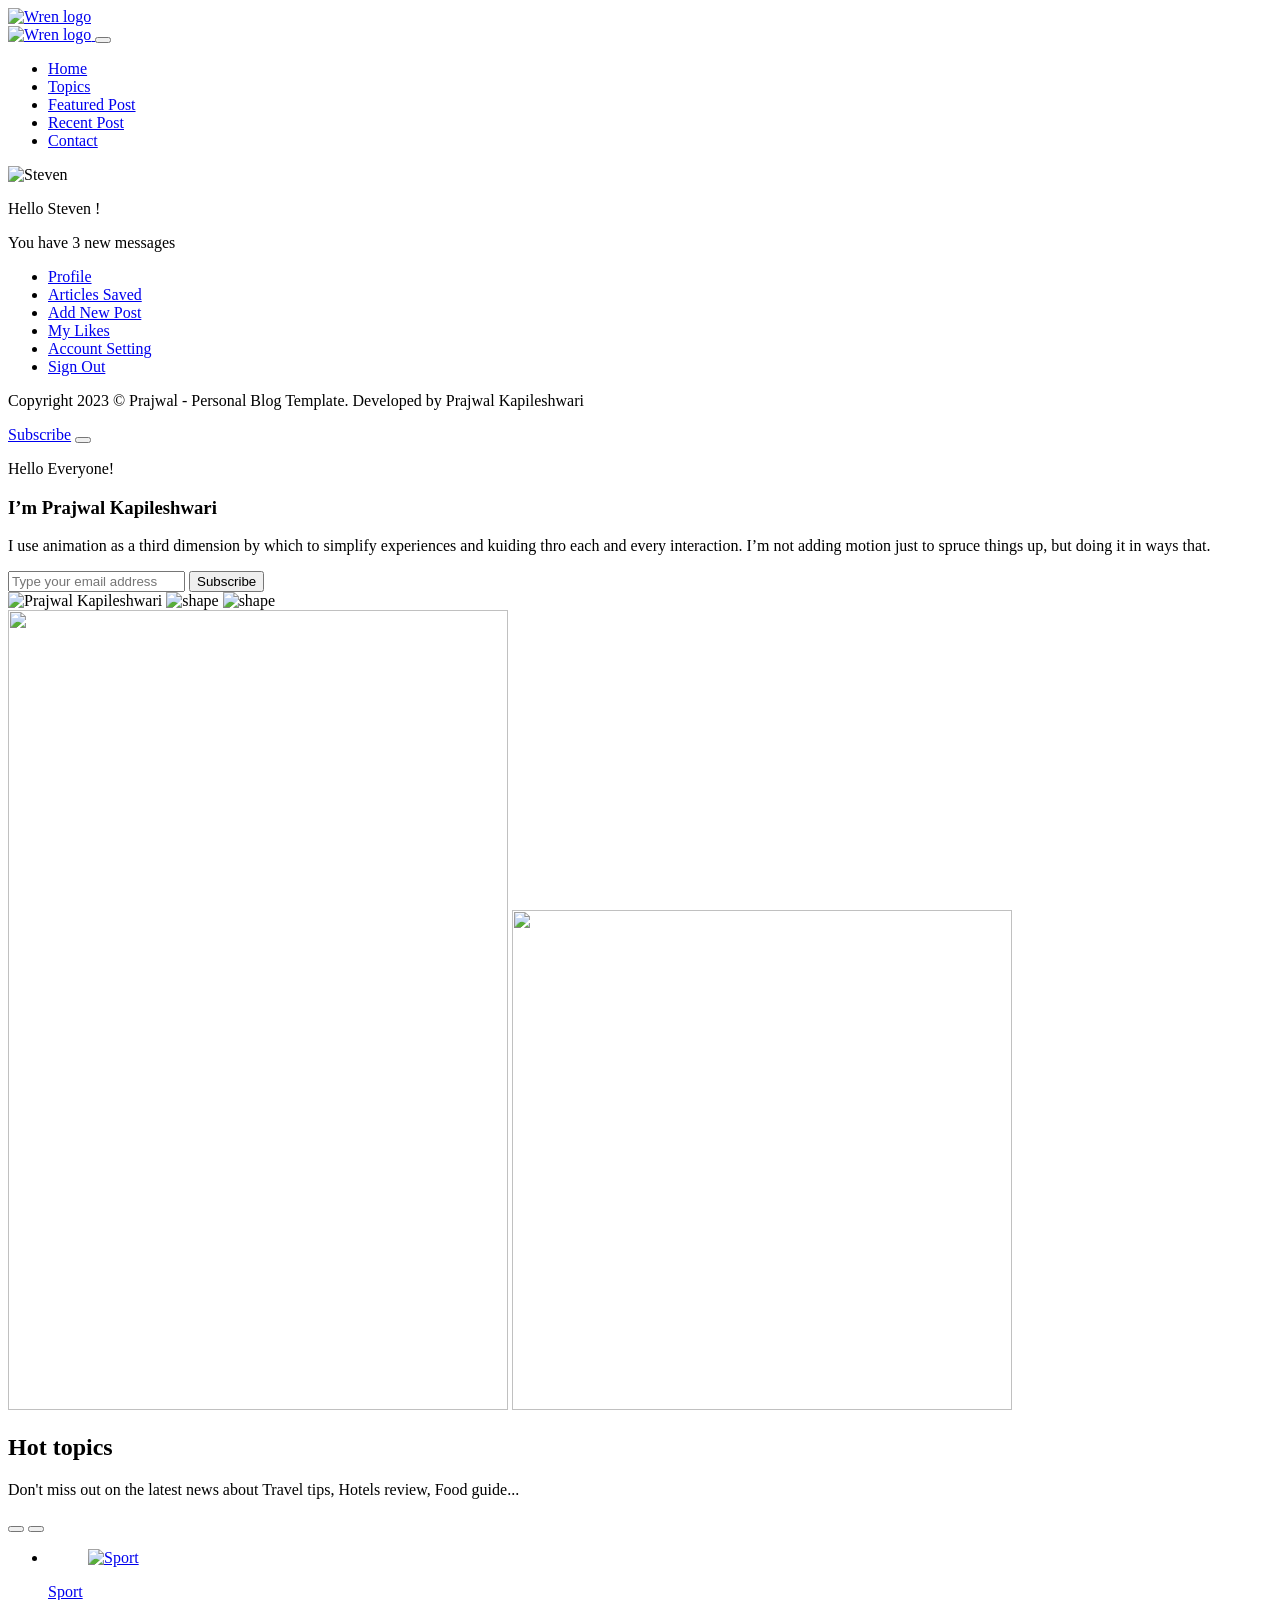
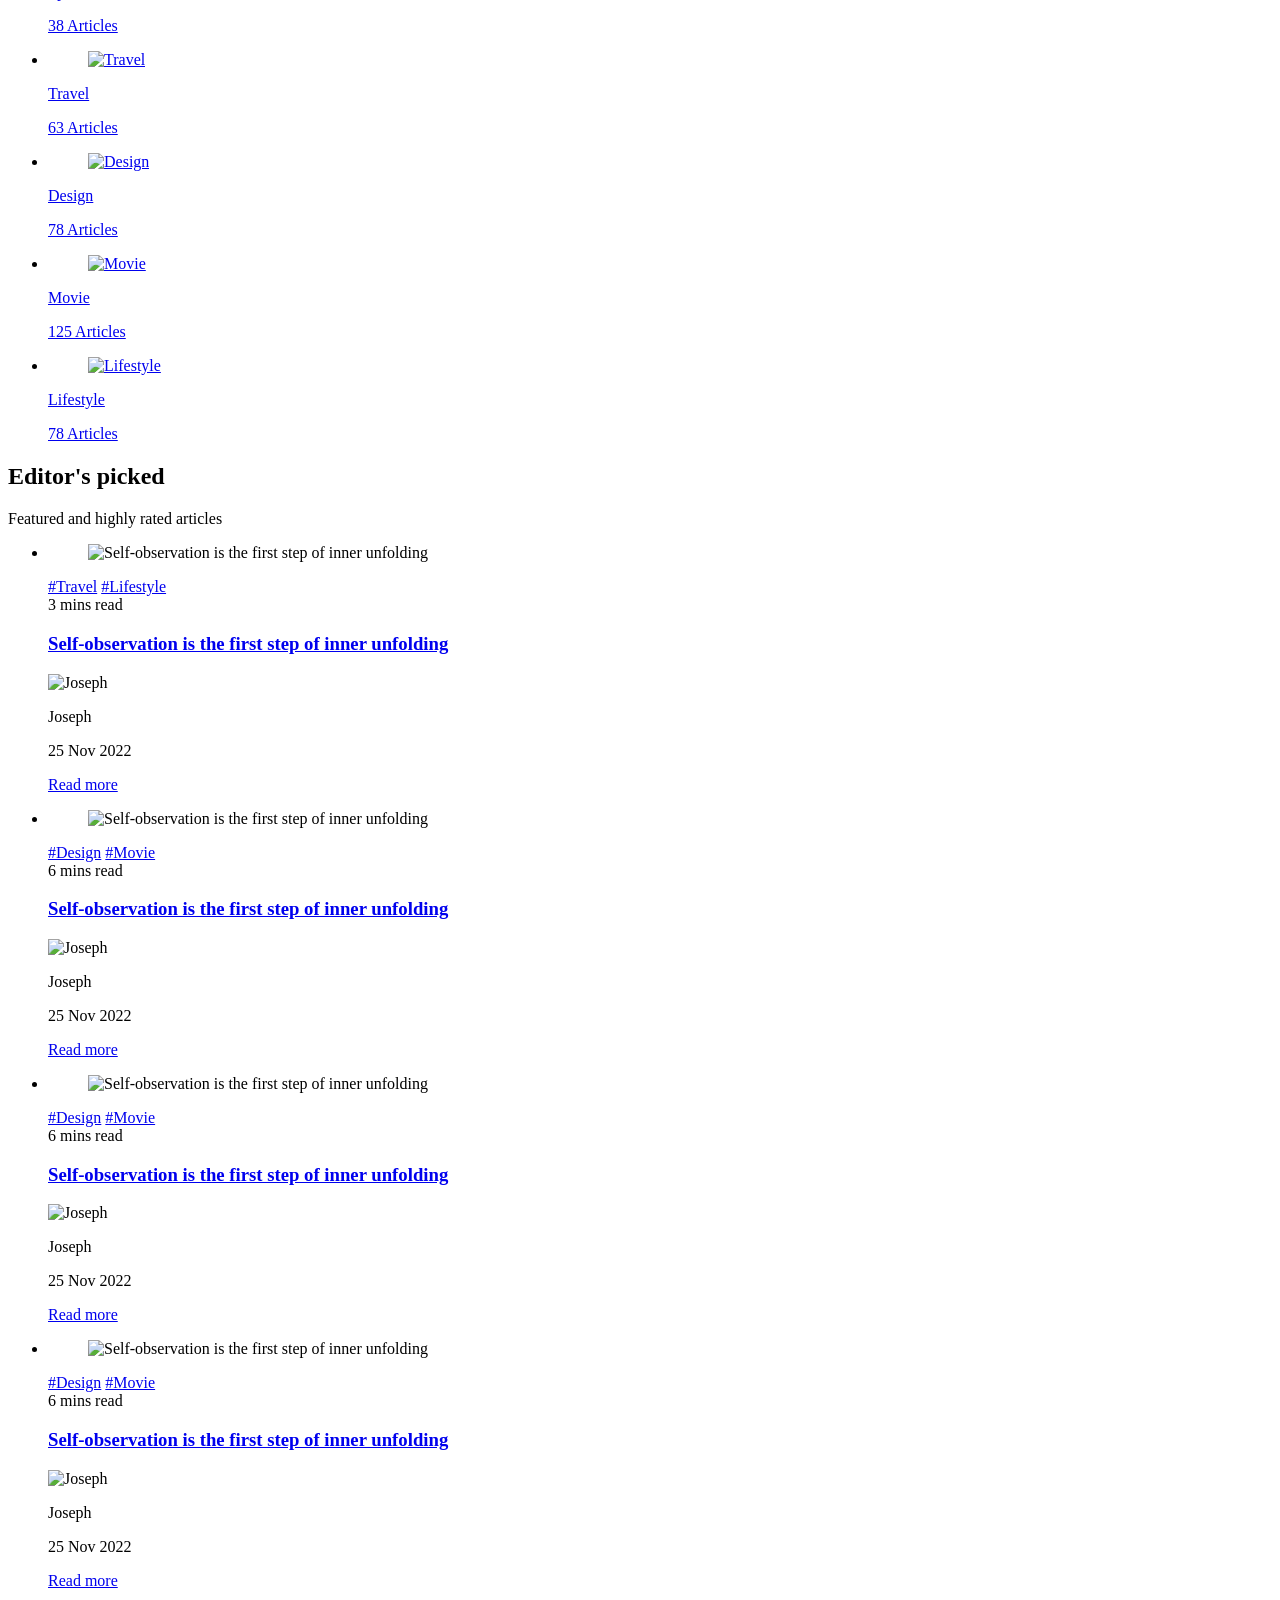
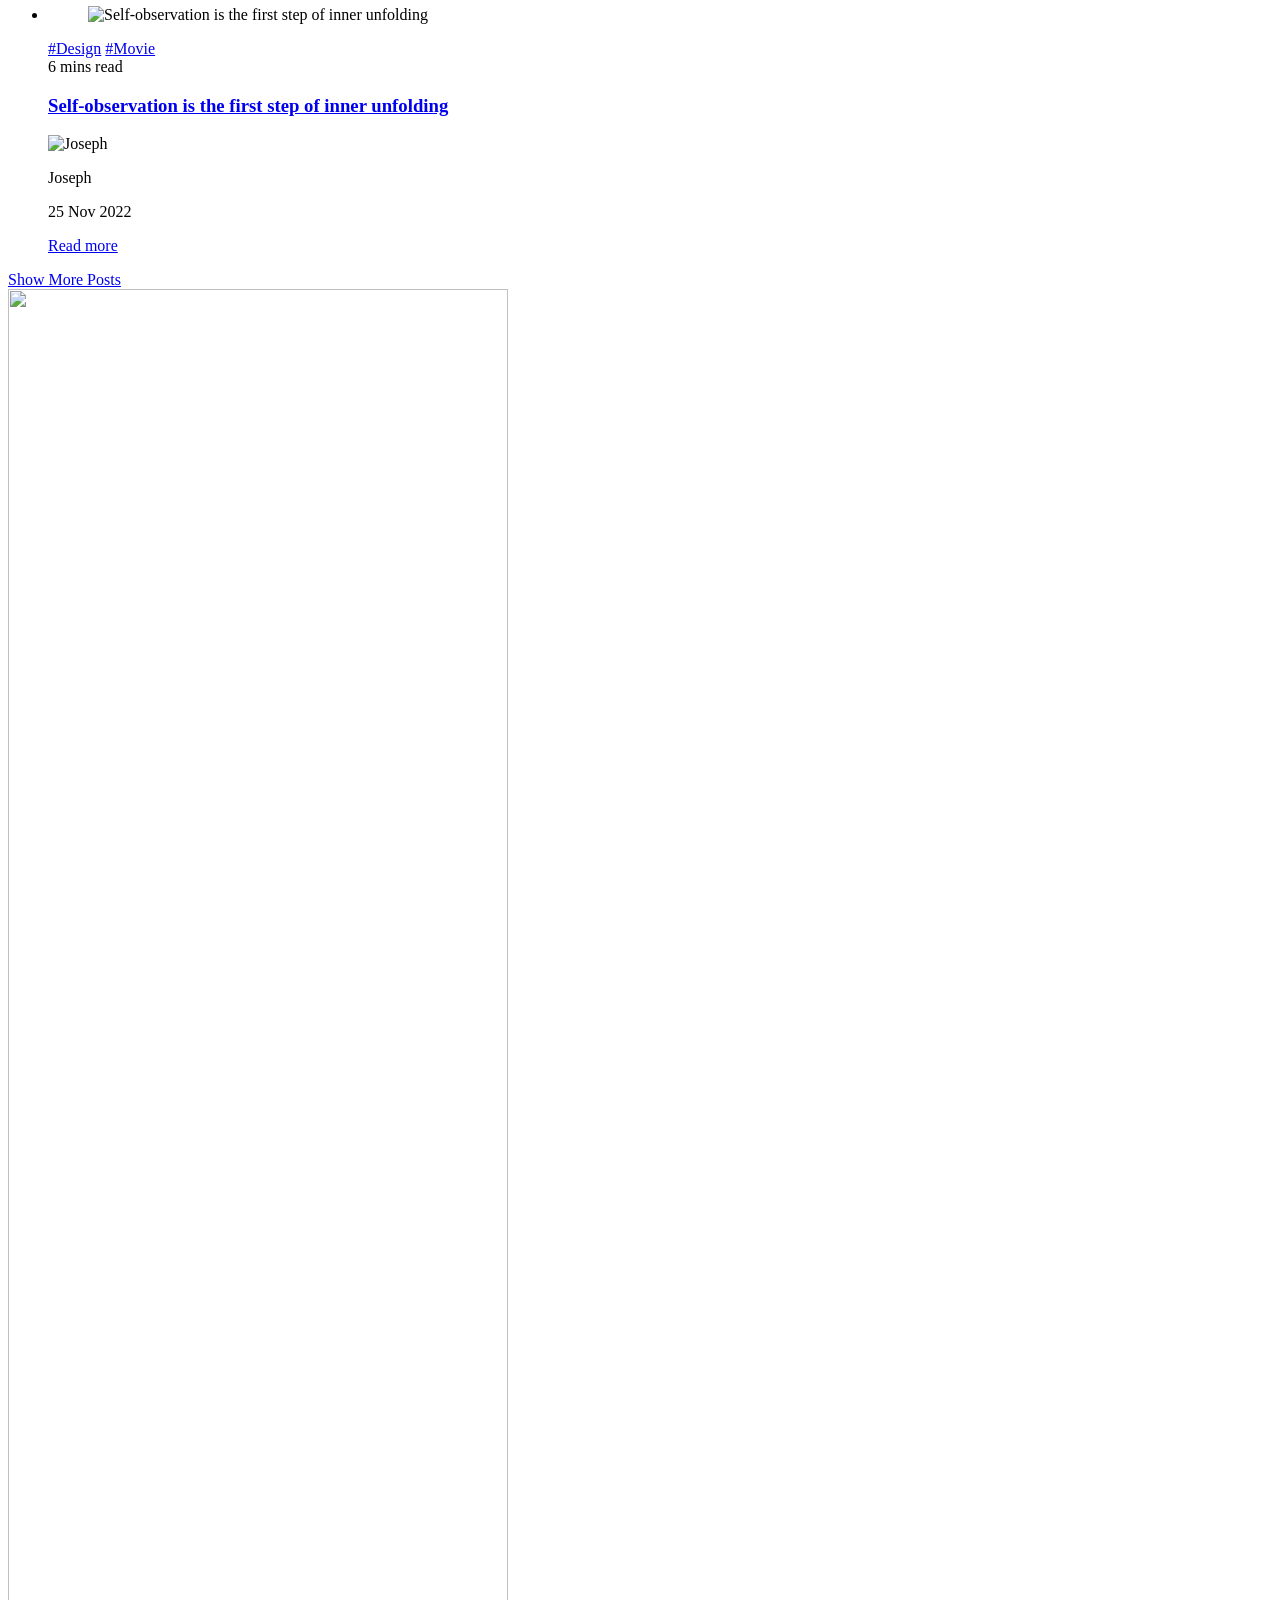
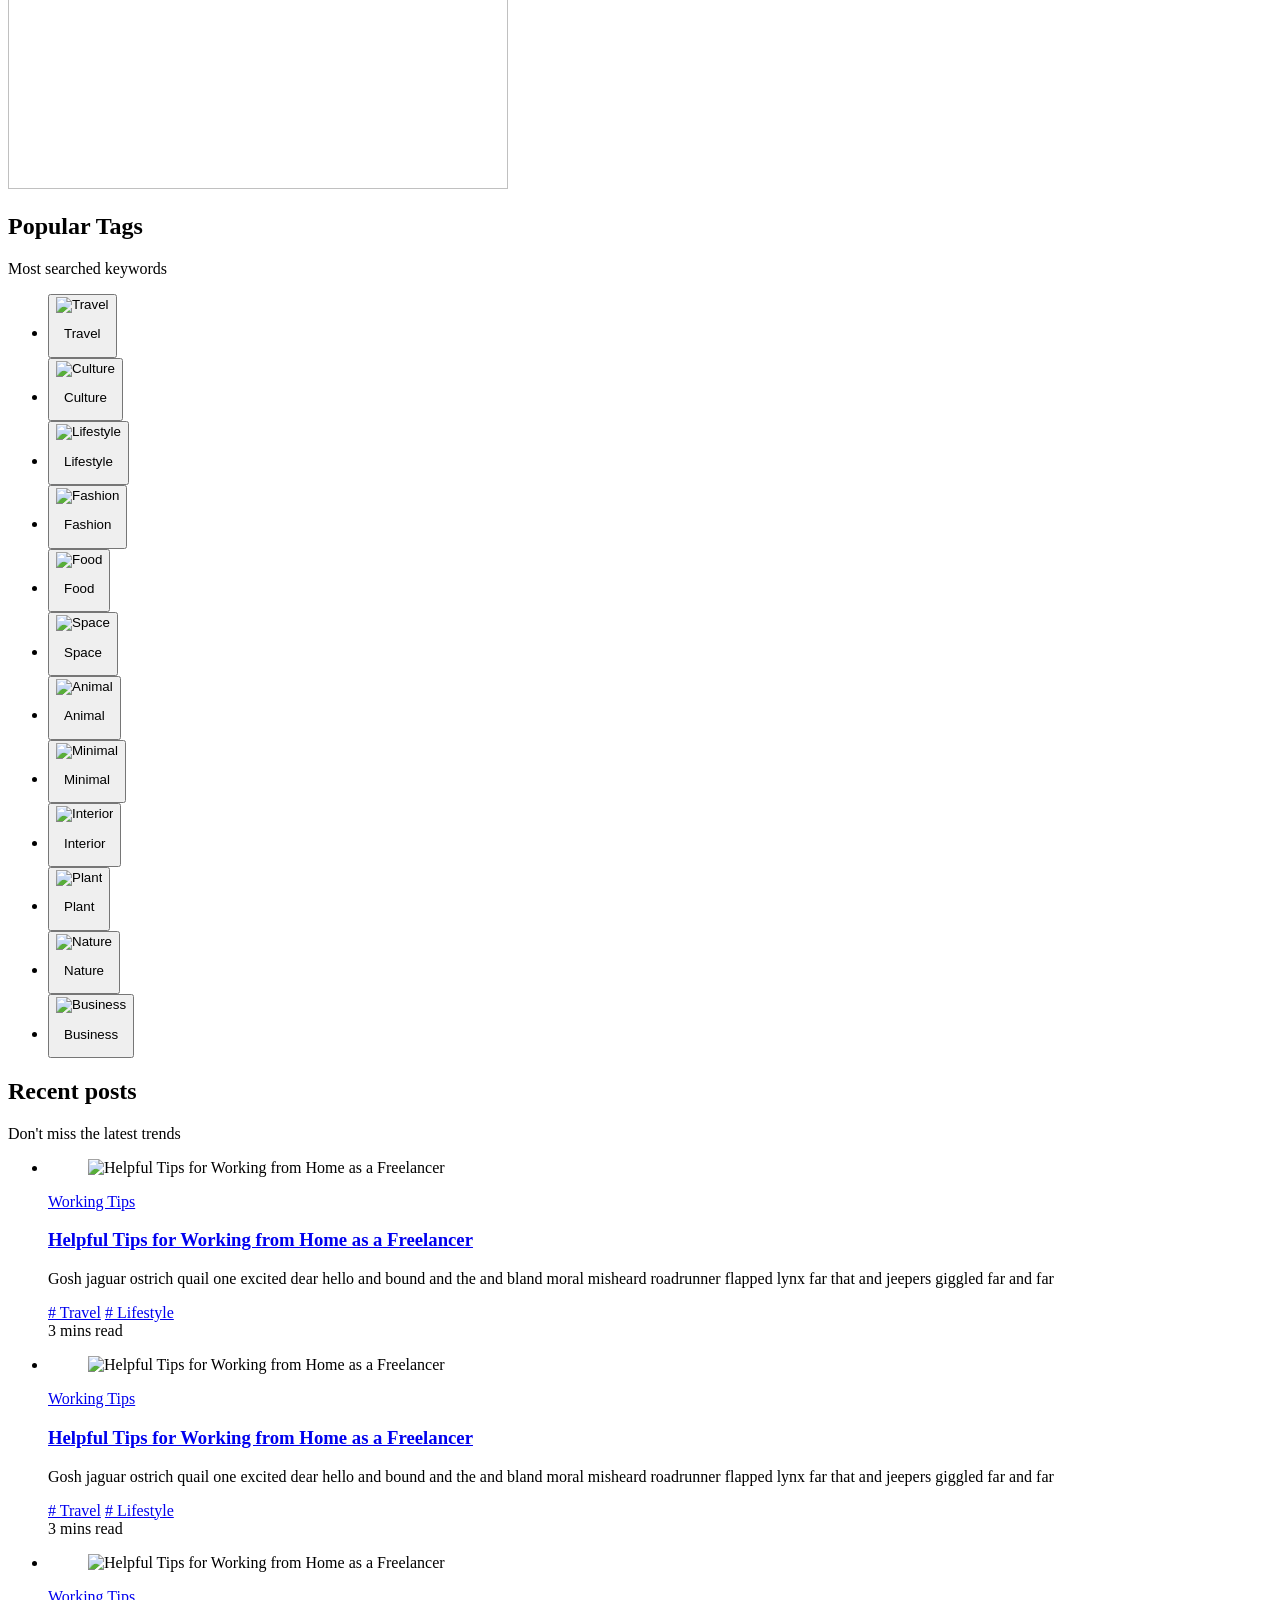
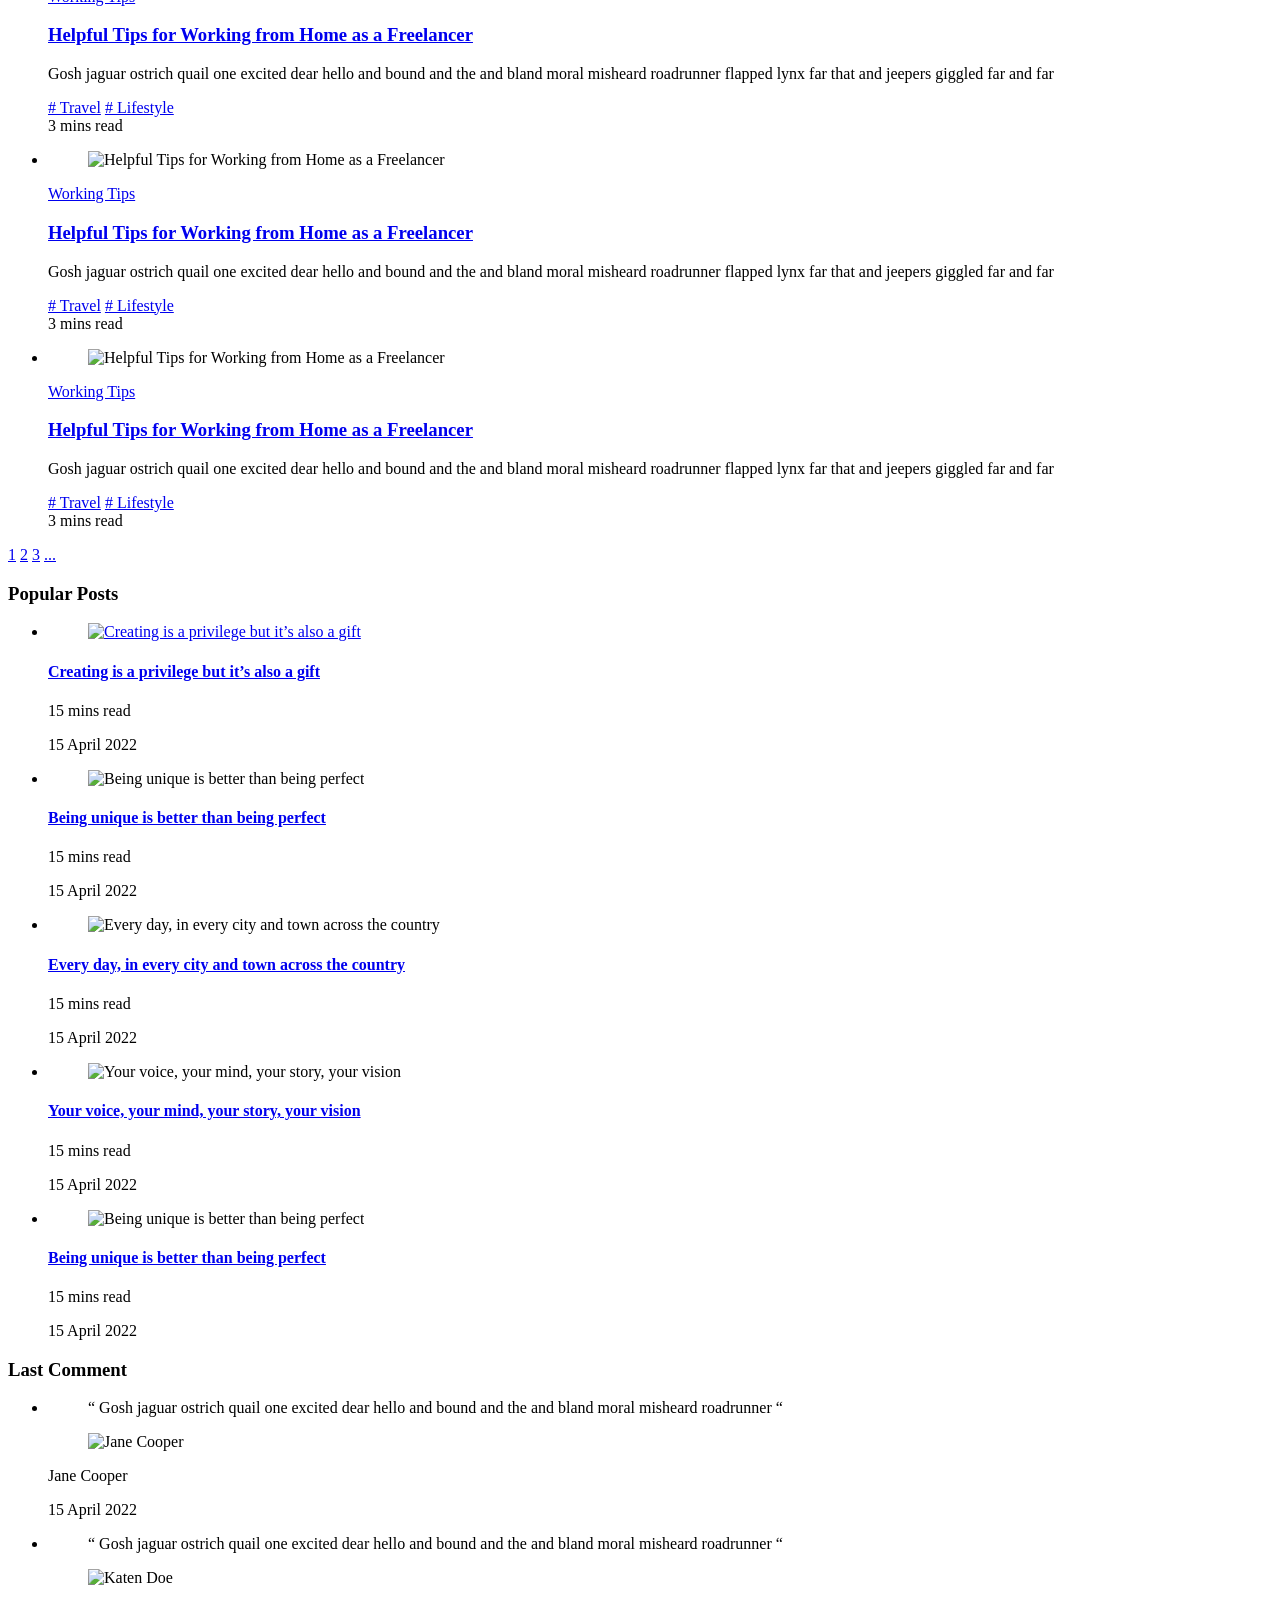
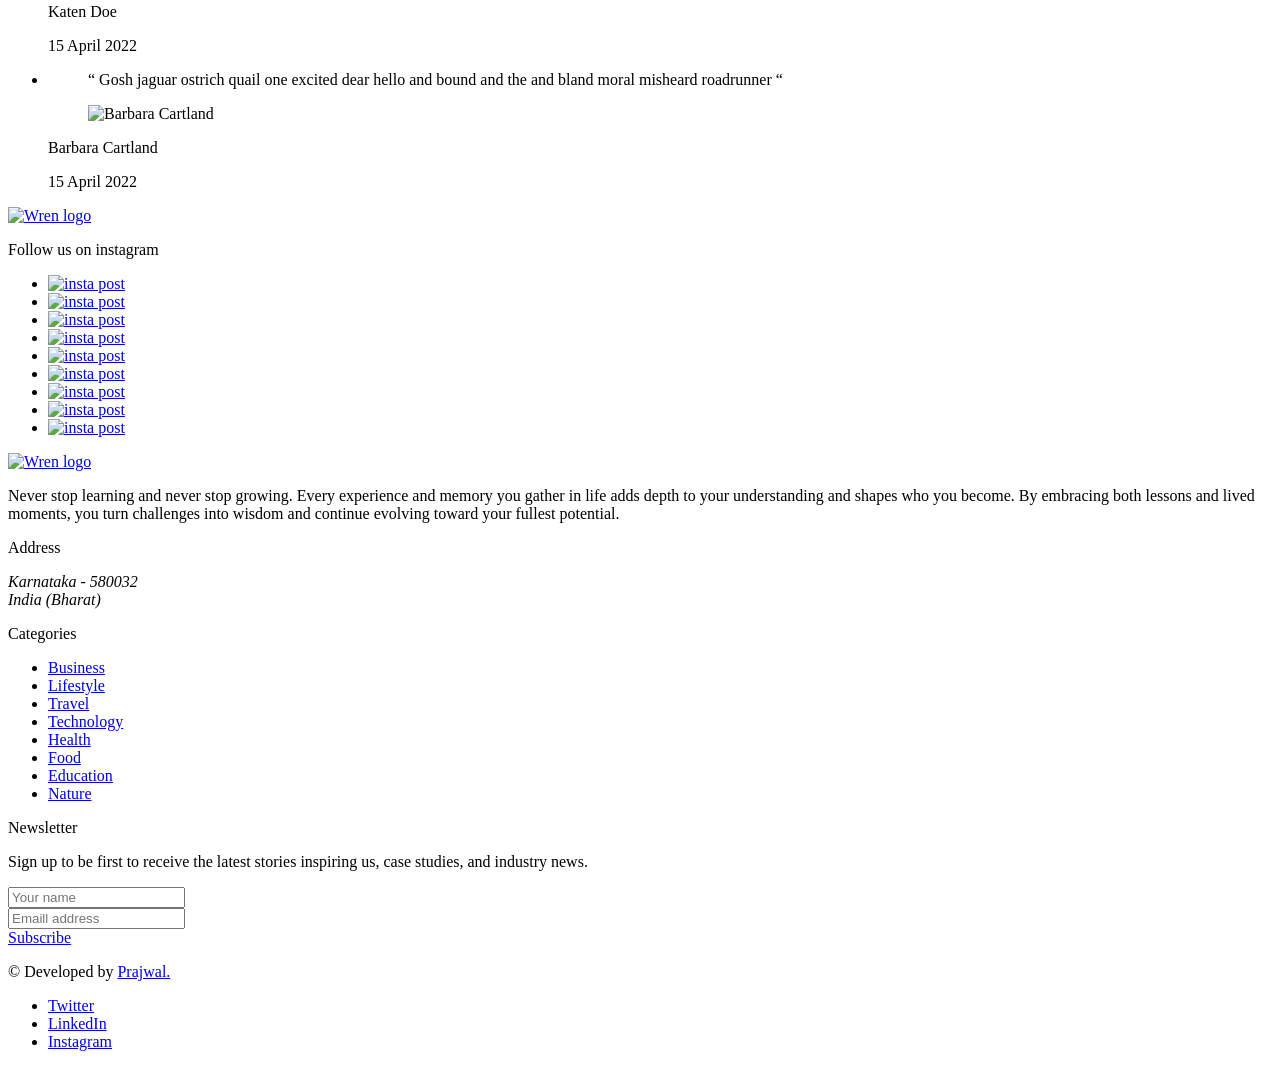
==== index.html @ 62aa2af0 "Update index.html" ====
<!DOCTYPE html>
<html lang="en">

<head>
  <meta charset="UTF-8">
  <meta http-equiv="X-UA-Compatible" content="IE=edge">
  <meta name="viewport" content="width=device-width, initial-scale=1.0">

  <!-- 
    - primary meta tags
  -->
  <title>Prajwal's - Personal Blog Website</title>
  <meta name="title" content="Prajwal - Personal Blog Website">
  <meta name="description" content="This is a blog html template made by Prajwal Kapileshwari">

  <!-- 
    - favicon
  -->
  <link rel="shortcut icon" href="./favicon.svg" type="image/svg+xml">

  <!-- 
    - google font link
  -->
  <link rel="preconnect" href="https://fonts.googleapis.com">
  <link rel="preconnect" href="https://fonts.gstatic.com" crossorigin>
  <link href="https://fonts.googleapis.com/css2?family=Noto+Sans:wght@300;400;500;600;700;800&display=swap"
    rel="stylesheet">

  <!-- 
    - custom css link
  -->
  <link rel="stylesheet" href="./assets/css/style.css">

  <!-- 
    - preload images
  -->
  <link rel="preload" as="image" href="./assets/images/hero-banner.png">
  <link rel="preload" as="image" href="./assets/images/pattern-2.svg">
  <link rel="preload" as="image" href="./assets/images/pattern-3.svg">

</head>

<body id="top">

  <!-- 
    - #HEADER
  -->

  <header class="header" data-header>
    <div class="container">

      <a href="#" class="logo">
        <img src="./assets/images/logo.svg" width="119" height="37" alt="Wren logo">
      </a>

      <nav class="navbar" data-navbar>

        <div class="navbar-top">
          <a href="#" class="logo">
            <img src="./assets/images/logo.svg" width="119" height="37" alt="Wren logo">
          </a>

          <button class="nav-close-btn" aria-label="close menu" data-nav-toggler>
            <ion-icon name="close-outline" aria-hidden="true"></ion-icon>
          </button>
        </div>

        <ul class="navbar-list">

          <li>
            <a href="#home" class="navbar-link hover-1" data-nav-toggler>Home</a>
          </li>

          <li>
            <a href="#topics" class="navbar-link hover-1" data-nav-toggler>Topics</a>
          </li>

          <li>
            <a href="#featured" class="navbar-link hover-1" data-nav-toggler>Featured Post</a>
          </li>

          <li>
            <a href="#recent" class="navbar-link hover-1" data-nav-toggler>Recent Post</a>
          </li>

          <li>
            <a href="#" class="navbar-link hover-1" data-nav-toggler>Contact</a>
          </li>

        </ul>

        <div class="navbar-bottom">

          <div class="profile-card">
            <img src="./assets/images/author-1.png" width="48" height="48" alt="Steven" class="profile-banner">

            <div>
              <p class="card-title">Hello Steven !</p>

              <p class="card-subtitle">
                You have 3 new messages
              </p>
            </div>
          </div>

          <ul class="link-list">

            <li>
              <a href="#" class="navbar-bottom-link hover-1">Profile</a>
            </li>

            <li>
              <a href="#" class="navbar-bottom-link hover-1">Articles Saved</a>
            </li>

            <li>
              <a href="#" class="navbar-bottom-link hover-1">Add New Post</a>
            </li>

            <li>
              <a href="#" class="navbar-bottom-link hover-1">My Likes</a>
            </li>

            <li>
              <a href="#" class="navbar-bottom-link hover-1">Account Setting</a>
            </li>

            <li>
              <a href="#" class="navbar-bottom-link hover-1">Sign Out</a>
            </li>

          </ul>

        </div>

        <p class="copyright-text">
          Copyright 2023 © Prajwal - Personal Blog Template.
          Developed by Prajwal Kapileshwari
        </p>

      </nav>

      <a href="#" class="btn btn-primary">Subscribe</a>

      <button class="nav-open-btn" aria-label="open menu" data-nav-toggler>
        <ion-icon name="menu-outline" aria-hidden="true"></ion-icon>
      </button>

    </div>
  </header>





  <main>
    <article>

      <!-- 
        - #HERO
      -->

      <section class="hero" id="home" aria-label="home">
        <div class="container">

          <div class="hero-content">

            <p class="hero-subtitle">Hello Everyone!</p>

            <h1 class="headline headline-1 section-title">
              I’m <span class="span">Prajwal Kapileshwari</span>
            </h1>

            <p class="hero-text">
              I use animation as a third dimension by which to simplify experiences and kuiding thro each and every
              interaction. I’m not adding motion just to spruce things up, but doing it in ways that.
            </p>

            <div class="input-wrapper">

              <input type="email" name="email_address" placeholder="Type your email address" required
                class="input-field" autocomplete="off">

              <button class="btn btn-primary">
                <span class="span">Subscribe</span>

                <ion-icon name="arrow-forward-outline" aria-hidden="true"></ion-icon>
              </button>

            </div>

          </div>

          <div class="hero-banner">

            <img src="./assets/images/hero-banner.png" width="327" height="490" alt="Prajwal Kapileshwari" class="w-100">

            <img src="./assets/images/pattern-2.svg" width="27" height="26" alt="shape" class="shape shape-1">

            <img src="./assets/images/pattern-3.svg" width="27" height="26" alt="shape" class="shape shape-2">

          </div>

          <img src="./assets/images/shadow-1.svg" width="500" height="800" alt="" class="hero-bg hero-bg-1">

          <img src="./assets/images/shadow-2.svg" width="500" height="500" alt="" class="hero-bg hero-bg-2">

        </div>
      </section>





      <!-- 
        - #TOPICS
      -->

      <section class="topics" id="topics" aria-labelledby="topic-label">
        <div class="container">

          <div class="card topic-card">

            <div class="card-content">

              <h2 class="headline headline-2 section-title card-title" id="topic-label">
                Hot topics
              </h2>

              <p class="card-text">
                Don't miss out on the latest news about Travel tips, Hotels review, Food guide...
              </p>

              <div class="btn-group">
                <button class="btn-icon" aria-label="previous" data-slider-prev>
                  <ion-icon name="arrow-back" aria-hidden="true"></ion-icon>
                </button>

                <button class="btn-icon" aria-label="next" data-slider-next>
                  <ion-icon name="arrow-forward" aria-hidden="true"></ion-icon>
                </button>
              </div>

            </div>

            <div class="slider" data-slider>
              <ul class="slider-list" data-slider-container>

                <li class="slider-item">
                  <a href="#" class="slider-card">

                    <figure class="slider-banner img-holder" style="--width: 507; --height: 618;">
                      <img src="./assets/images/topic-1.png" width="507" height="618" loading="lazy" alt="Sport"
                        class="img-cover">
                    </figure>

                    <div class="slider-content">
                      <span class="slider-title">Sport</span>

                      <p class="slider-subtitle">38 Articles</p>
                    </div>

                  </a>
                </li>

                <li class="slider-item">
                  <a href="#" class="slider-card">

                    <figure class="slider-banner img-holder" style="--width: 507; --height: 618;">
                      <img src="./assets/images/topic-2.png" width="507" height="618" loading="lazy" alt="Travel"
                        class="img-cover">
                    </figure>

                    <div class="slider-content">
                      <span class="slider-title">Travel</span>

                      <p class="slider-subtitle">63 Articles</p>
                    </div>

                  </a>
                </li>

                <li class="slider-item">
                  <a href="#" class="slider-card">

                    <figure class="slider-banner img-holder" style="--width: 507; --height: 618;">
                      <img src="./assets/images/topic-3.png" width="507" height="618" loading="lazy" alt="Design"
                        class="img-cover">
                    </figure>

                    <div class="slider-content">
                      <span class="slider-title">Design</span>

                      <p class="slider-subtitle">78 Articles</p>
                    </div>

                  </a>
                </li>

                <li class="slider-item">
                  <a href="#" class="slider-card">

                    <figure class="slider-banner img-holder" style="--width: 507; --height: 618;">
                      <img src="./assets/images/topic-4.png" width="507" height="618" loading="lazy" alt="Movie"
                        class="img-cover">
                    </figure>

                    <div class="slider-content">
                      <span class="slider-title">Movie</span>

                      <p class="slider-subtitle">125 Articles</p>
                    </div>

                  </a>
                </li>

                <li class="slider-item">
                  <a href="#" class="slider-card">

                    <figure class="slider-banner img-holder" style="--width: 507; --height: 618;">
                      <img src="./assets/images/topic-5.png" width="507" height="618" loading="lazy" alt="Lifestyle"
                        class="img-cover">
                    </figure>

                    <div class="slider-content">
                      <span class="slider-title">Lifestyle</span>

                      <p class="slider-subtitle">78 Articles</p>
                    </div>

                  </a>
                </li>

              </ul>
            </div>

          </div>

        </div>
      </section>





      <!-- 
        - #FEATURED POST
      -->

      <section class="section feature" aria-label="feature" id="featured">
        <div class="container">

          <h2 class="headline headline-2 section-title">
            <span class="span">Editor's picked</span>
          </h2>

          <p class="section-text">
            Featured and highly rated articles
          </p>

          <ul class="feature-list">

            <li>
              <div class="card feature-card">

                <figure class="card-banner img-holder" style="--width: 1602; --height: 903;">
                  <img src="./assets/images/featured-1.png" width="1602" height="903" loading="lazy"
                    alt="Self-observation is the first step of inner unfolding" class="img-cover">
                </figure>

                <div class="card-content">

                  <div class="card-wrapper">
                    <div class="card-tag">
                      <a href="#" class="span hover-2">#Travel</a>

                      <a href="#" class="span hover-2">#Lifestyle</a>
                    </div>

                    <div class="wrapper">
                      <ion-icon name="time-outline" aria-hidden="true"></ion-icon>

                      <span class="span">3 mins read</span>
                    </div>
                  </div>

                  <h3 class="headline headline-3">
                    <a href="#" class="card-title hover-2">
                      Self-observation is the first step of inner unfolding
                    </a>
                  </h3>

                  <div class="card-wrapper">

                    <div class="profile-card">
                      <img src="./assets/images/author-1.png" width="48" height="48" loading="lazy" alt="Joseph"
                        class="profile-banner">

                      <div>
                        <p class="card-title">Joseph</p>

                        <p class="card-subtitle">25 Nov 2022</p>
                      </div>
                    </div>

                    <a href="#" class="card-btn">Read more</a>

                  </div>

                </div>

              </div>
            </li>

            <li>
              <div class="card feature-card">

                <figure class="card-banner img-holder" style="--width: 1602; --height: 903;">
                  <img src="./assets/images/featured-2.png" width="1602" height="903" loading="lazy"
                    alt="Self-observation is the first step of inner unfolding" class="img-cover">
                </figure>

                <div class="card-content">

                  <div class="card-wrapper">
                    <div class="card-tag">
                      <a href="#" class="span hover-2">#Design</a>

                      <a href="#" class="span hover-2">#Movie</a>
                    </div>

                    <div class="wrapper">
                      <ion-icon name="time-outline" aria-hidden="true"></ion-icon>

                      <span class="span">6 mins read</span>
                    </div>
                  </div>

                  <h3 class="headline headline-3">
                    <a href="#" class="card-title hover-2">
                      Self-observation is the first step of inner unfolding
                    </a>
                  </h3>

                  <div class="card-wrapper">

                    <div class="profile-card">
                      <img src="./assets/images/author-1.png" width="48" height="48" loading="lazy" alt="Joseph"
                        class="profile-banner">

                      <div>
                        <p class="card-title">Joseph</p>

                        <p class="card-subtitle">25 Nov 2022</p>
                      </div>
                    </div>

                    <a href="#" class="card-btn">Read more</a>

                  </div>

                </div>

              </div>
            </li>

            <li>
              <div class="card feature-card">

                <figure class="card-banner img-holder" style="--width: 1602; --height: 903;">
                  <img src="./assets/images/featured-3.png" width="1602" height="903" loading="lazy"
                    alt="Self-observation is the first step of inner unfolding" class="img-cover">
                </figure>

                <div class="card-content">

                  <div class="card-wrapper">
                    <div class="card-tag">
                      <a href="#" class="span hover-2">#Design</a>

                      <a href="#" class="span hover-2">#Movie</a>
                    </div>

                    <div class="wrapper">
                      <ion-icon name="time-outline" aria-hidden="true"></ion-icon>

                      <span class="span">6 mins read</span>
                    </div>
                  </div>

                  <h3 class="headline headline-3">
                    <a href="#" class="card-title hover-2">
                      Self-observation is the first step of inner unfolding
                    </a>
                  </h3>

                  <div class="card-wrapper">

                    <div class="profile-card">
                      <img src="./assets/images/author-1.png" width="48" height="48" loading="lazy" alt="Joseph"
                        class="profile-banner">

                      <div>
                        <p class="card-title">Joseph</p>

                        <p class="card-subtitle">25 Nov 2022</p>
                      </div>
                    </div>

                    <a href="#" class="card-btn">Read more</a>

                  </div>

                </div>

              </div>
            </li>

            <li>
              <div class="card feature-card">

                <figure class="card-banner img-holder" style="--width: 1602; --height: 903;">
                  <img src="./assets/images/featured-4.png" width="1602" height="903" loading="lazy"
                    alt="Self-observation is the first step of inner unfolding" class="img-cover">
                </figure>

                <div class="card-content">

                  <div class="card-wrapper">
                    <div class="card-tag">
                      <a href="#" class="span hover-2">#Design</a>

                      <a href="#" class="span hover-2">#Movie</a>
                    </div>

                    <div class="wrapper">
                      <ion-icon name="time-outline" aria-hidden="true"></ion-icon>

                      <span class="span">6 mins read</span>
                    </div>
                  </div>

                  <h3 class="headline headline-3">
                    <a href="#" class="card-title hover-2">
                      Self-observation is the first step of inner unfolding
                    </a>
                  </h3>

                  <div class="card-wrapper">

                    <div class="profile-card">
                      <img src="./assets/images/author-1.png" width="48" height="48" loading="lazy" alt="Joseph"
                        class="profile-banner">

                      <div>
                        <p class="card-title">Joseph</p>

                        <p class="card-subtitle">25 Nov 2022</p>
                      </div>
                    </div>

                    <a href="#" class="card-btn">Read more</a>

                  </div>

                </div>

              </div>
            </li>

            <li>
              <div class="card feature-card">

                <figure class="card-banner img-holder" style="--width: 1602; --height: 903;">
                  <img src="./assets/images/featured-5.png" width="1602" height="903" loading="lazy"
                    alt="Self-observation is the first step of inner unfolding" class="img-cover">
                </figure>

                <div class="card-content">

                  <div class="card-wrapper">
                    <div class="card-tag">
                      <a href="#" class="span hover-2">#Design</a>

                      <a href="#" class="span hover-2">#Movie</a>
                    </div>

                    <div class="wrapper">
                      <ion-icon name="time-outline" aria-hidden="true"></ion-icon>

                      <span class="span">6 mins read</span>
                    </div>
                  </div>

                  <h3 class="headline headline-3">
                    <a href="#" class="card-title hover-2">
                      Self-observation is the first step of inner unfolding
                    </a>
                  </h3>

                  <div class="card-wrapper">

                    <div class="profile-card">
                      <img src="./assets/images/author-1.png" width="48" height="48" loading="lazy" alt="Joseph"
                        class="profile-banner">

                      <div>
                        <p class="card-title">Joseph</p>

                        <p class="card-subtitle">25 Nov 2022</p>
                      </div>
                    </div>

                    <a href="#" class="card-btn">Read more</a>

                  </div>

                </div>

              </div>
            </li>

          </ul>

          <a href="#" class="btn btn-secondary">
            <span class="span">Show More Posts</span>

            <ion-icon name="arrow-forward" aria-hidden="true"></ion-icon>
          </a>

        </div>

        <img src="./assets/images/shadow-3.svg" width="500" height="1500" loading="lazy" alt="" class="feature-bg">

      </section>





      <!-- 
        - #POPULAR TAGS
      -->

      <section class="tags" aria-labelledby="tag-label">
        <div class="container">

          <h2 class="headline headline-2 section-title" id="tag-label">
            <span class="span">Popular Tags</span>
          </h2>

          <p class="section-text">
            Most searched keywords
          </p>

          <ul class="grid-list">

            <li>
              <button class="card tag-btn">
                <img src="./assets/images/tag1.png" width="32" height="32" loading="lazy" alt="Travel">

                <p class="btn-text">Travel</p>
              </button>
            </li>

            <li>
              <button class="card tag-btn">
                <img src="./assets/images/tag2.png" width="32" height="32" loading="lazy" alt="Culture">

                <p class="btn-text">Culture</p>
              </button>
            </li>

            <li>
              <button class="card tag-btn">
                <img src="./assets/images/tag3.png" width="32" height="32" loading="lazy" alt="Lifestyle">

                <p class="btn-text">Lifestyle</p>
              </button>
            </li>

            <li>
              <button class="card tag-btn">
                <img src="./assets/images/tag4.png" width="32" height="32" loading="lazy" alt="Fashion">

                <p class="btn-text">Fashion</p>
              </button>
            </li>

            <li>
              <button class="card tag-btn">
                <img src="./assets/images/tag5.png" width="32" height="32" loading="lazy" alt="Food">

                <p class="btn-text">Food</p>
              </button>
            </li>

            <li>
              <button class="card tag-btn">
                <img src="./assets/images/tag6.png" width="32" height="32" loading="lazy" alt="Space">

                <p class="btn-text">Space</p>
              </button>
            </li>

            <li>
              <button class="card tag-btn">
                <img src="./assets/images/tag7.png" width="32" height="32" loading="lazy" alt="Animal">

                <p class="btn-text">Animal</p>
              </button>
            </li>

            <li>
              <button class="card tag-btn">
                <img src="./assets/images/tag8.png" width="32" height="32" loading="lazy" alt="Minimal">

                <p class="btn-text">Minimal</p>
              </button>
            </li>

            <li>
              <button class="card tag-btn">
                <img src="./assets/images/tag9.png" width="32" height="32" loading="lazy" alt="Interior">

                <p class="btn-text">Interior</p>
              </button>
            </li>

            <li>
              <button class="card tag-btn">
                <img src="./assets/images/tag10.png" width="32" height="32" loading="lazy" alt="Plant">

                <p class="btn-text">Plant</p>
              </button>
            </li>

            <li>
              <button class="card tag-btn">
                <img src="./assets/images/tag11.png" width="32" height="32" loading="lazy" alt="Nature">

                <p class="btn-text">Nature</p>
              </button>
            </li>

            <li>
              <button class="card tag-btn">
                <img src="./assets/images/tag12.png" width="32" height="32" loading="lazy" alt="Business">

                <p class="btn-text">Business</p>
              </button>
            </li>

          </ul>

        </div>
      </section>





      <!-- 
        - #RECENT POST
      -->

      <section class="section recent-post" id="recent" aria-labelledby="recent-label">
        <div class="container">

          <div class="post-main">

            <h2 class="headline headline-2 section-title">
              <span class="span">Recent posts</span>
            </h2>

            <p class="section-text">
              Don't miss the latest trends
            </p>

            <ul class="grid-list">

              <li>
                <div class="recent-post-card">

                  <figure class="card-banner img-holder" style="--width: 271; --height: 258;">
                    <img src="./assets/images/recent-post-1.jpg" width="271" height="258" loading="lazy"
                      alt="Helpful Tips for Working from Home as a Freelancer" class="img-cover">
                  </figure>

                  <div class="card-content">

                    <a href="#" class="card-badge">Working Tips</a>

                    <h3 class="headline headline-3 card-title">
                      <a href="#" class="link hover-2">Helpful Tips for Working from Home as a Freelancer</a>
                    </h3>

                    <p class="card-text">
                      Gosh jaguar ostrich quail one excited dear hello and bound and the and bland moral misheard
                      roadrunner flapped lynx far that and jeepers giggled far and far
                    </p>

                    <div class="card-wrapper">
                      <div class="card-tag">
                        <a href="#" class="span hover-2"># Travel</a>

                        <a href="#" class="span hover-2"># Lifestyle</a>
                      </div>

                      <div class="wrapper">
                        <ion-icon name="time-outline" aria-hidden="true"></ion-icon>

                        <span class="span">3 mins read</span>
                      </div>
                    </div>

                  </div>

                </div>
              </li>

              <li>
                <div class="recent-post-card">

                  <figure class="card-banner img-holder" style="--width: 271; --height: 258;">
                    <img src="./assets/images/recent-post-2.jpg" width="271" height="258" loading="lazy"
                      alt="Helpful Tips for Working from Home as a Freelancer" class="img-cover">
                  </figure>

                  <div class="card-content">

                    <a href="#" class="card-badge">Working Tips</a>

                    <h3 class="headline headline-3 card-title">
                      <a href="#" class="link hover-2">Helpful Tips for Working from Home as a Freelancer</a>
                    </h3>

                    <p class="card-text">
                      Gosh jaguar ostrich quail one excited dear hello and bound and the and bland moral misheard
                      roadrunner flapped lynx far that and jeepers giggled far and far
                    </p>

                    <div class="card-wrapper">
                      <div class="card-tag">
                        <a href="#" class="span hover-2"># Travel</a>

                        <a href="#" class="span hover-2"># Lifestyle</a>
                      </div>

                      <div class="wrapper">
                        <ion-icon name="time-outline" aria-hidden="true"></ion-icon>

                        <span class="span">3 mins read</span>
                      </div>
                    </div>

                  </div>

                </div>
              </li>

              <li>
                <div class="recent-post-card">

                  <figure class="card-banner img-holder" style="--width: 271; --height: 258;">
                    <img src="./assets/images/recent-post-3.jpg" width="271" height="258" loading="lazy"
                      alt="Helpful Tips for Working from Home as a Freelancer" class="img-cover">
                  </figure>

                  <div class="card-content">

                    <a href="#" class="card-badge">Working Tips</a>

                    <h3 class="headline headline-3 card-title">
                      <a href="#" class="link hover-2">Helpful Tips for Working from Home as a Freelancer</a>
                    </h3>

                    <p class="card-text">
                      Gosh jaguar ostrich quail one excited dear hello and bound and the and bland moral misheard
                      roadrunner flapped lynx far that and jeepers giggled far and far
                    </p>

                    <div class="card-wrapper">
                      <div class="card-tag">
                        <a href="#" class="span hover-2"># Travel</a>

                        <a href="#" class="span hover-2"># Lifestyle</a>
                      </div>

                      <div class="wrapper">
                        <ion-icon name="time-outline" aria-hidden="true"></ion-icon>

                        <span class="span">3 mins read</span>
                      </div>
                    </div>

                  </div>

                </div>
              </li>

              <li>
                <div class="recent-post-card">

                  <figure class="card-banner img-holder" style="--width: 271; --height: 258;">
                    <img src="./assets/images/recent-post-4.jpg" width="271" height="258" loading="lazy"
                      alt="Helpful Tips for Working from Home as a Freelancer" class="img-cover">
                  </figure>

                  <div class="card-content">

                    <a href="#" class="card-badge">Working Tips</a>

                    <h3 class="headline headline-3 card-title">
                      <a href="#" class="link hover-2">Helpful Tips for Working from Home as a Freelancer</a>
                    </h3>

                    <p class="card-text">
                      Gosh jaguar ostrich quail one excited dear hello and bound and the and bland moral misheard
                      roadrunner flapped lynx far that and jeepers giggled far and far
                    </p>

                    <div class="card-wrapper">
                      <div class="card-tag">
                        <a href="#" class="span hover-2"># Travel</a>

                        <a href="#" class="span hover-2"># Lifestyle</a>
                      </div>

                      <div class="wrapper">
                        <ion-icon name="time-outline" aria-hidden="true"></ion-icon>

                        <span class="span">3 mins read</span>
                      </div>
                    </div>

                  </div>

                </div>
              </li>

              <li>
                <div class="recent-post-card">

                  <figure class="card-banner img-holder" style="--width: 271; --height: 258;">
                    <img src="./assets/images/recent-post-5.jpg" width="271" height="258" loading="lazy"
                      alt="Helpful Tips for Working from Home as a Freelancer" class="img-cover">
                  </figure>

                  <div class="card-content">

                    <a href="#" class="card-badge">Working Tips</a>

                    <h3 class="headline headline-3 card-title">
                      <a href="#" class="link hover-2">Helpful Tips for Working from Home as a Freelancer</a>
                    </h3>

                    <p class="card-text">
                      Gosh jaguar ostrich quail one excited dear hello and bound and the and bland moral misheard
                      roadrunner flapped lynx far that and jeepers giggled far and far
                    </p>

                    <div class="card-wrapper">
                      <div class="card-tag">
                        <a href="#" class="span hover-2"># Travel</a>

                        <a href="#" class="span hover-2"># Lifestyle</a>
                      </div>

                      <div class="wrapper">
                        <ion-icon name="time-outline" aria-hidden="true"></ion-icon>

                        <span class="span">3 mins read</span>
                      </div>
                    </div>

                  </div>

                </div>
              </li>

            </ul>

            <nav aria-label="pagination" class="pagination">

              <a href="#" class="pagination-btn" aria-label="previous page">
                <ion-icon name="arrow-back" aria-hidden="true"></ion-icon>
              </a>

              <a href="#" class="pagination-btn">1</a>
              <a href="#" class="pagination-btn">2</a>
              <a href="#" class="pagination-btn">3</a>
              <a href="#" class="pagination-btn" aria-label="more page">...</a>

              <a href="#" class="pagination-btn" aria-label="next page">
                <ion-icon name="arrow-forward" aria-hidden="true"></ion-icon>
              </a>

            </nav>

          </div>

          <div class="post-aside grid-list">

            <div class="card aside-card">

              <h3 class="headline headline-2 aside-title">
                <span class="span">Popular Posts</span>
              </h3>

              <ul class="popular-list">

                <li>
                  <div class="popular-card">
                    <a href="articles/article-creating-is-a-privilege.html">
                      <figure class="card-banner img-holder" style="--width: 64; --height: 64;">
                      
                        <img src="./assets/images/popular-post-1.jpg"
                            width="64"
                            height="64"
                            loading="lazy"
                            alt="Creating is a privilege but it’s also a gift"
                            class="img-cover">
                          
                      </figure>

                      <div class="card-content">

                      <h4 class="headline headline-4 card-title">
                        <a href="#" class="link hover-2">Creating is a privilege but it’s also a gift</a>
                      </h4>
                    </a>
                      <div class="warpper">
                        <p class="card-subtitle">15 mins read</p>

                        <time class="publish-date" datetime="2022-04-15">15 April 2022</time>
                      </div>

                    </div>

                  </div>
                </li>

                <li>
                  <div class="popular-card">

                    <figure class="card-banner img-holder" style="--width: 64; --height: 64;">
                      <img src="./assets/images/popular-post-2.jpg" width="64" height="64" loading="lazy"
                        alt="Being unique is better than being perfect" class="img-cover">
                    </figure>

                    <div class="card-content">

                      <h4 class="headline headline-4 card-title">
                        <a href="#" class="link hover-2">Being unique is better than being perfect</a>
                      </h4>

                      <div class="warpper">
                        <p class="card-subtitle">15 mins read</p>

                        <time class="publish-date" datetime="2022-04-15">15 April 2022</time>
                      </div>

                    </div>

                  </div>
                </li>

                <li>
                  <div class="popular-card">

                    <figure class="card-banner img-holder" style="--width: 64; --height: 64;">
                      <img src="./assets/images/popular-post-3.jpg" width="64" height="64" loading="lazy"
                        alt="Every day, in every city and town across the country" class="img-cover">
                    </figure>

                    <div class="card-content">

                      <h4 class="headline headline-4 card-title">
                        <a href="#" class="link hover-2">Every day, in every city and town across the country</a>
                      </h4>

                      <div class="warpper">
                        <p class="card-subtitle">15 mins read</p>

                        <time class="publish-date" datetime="2022-04-15">15 April 2022</time>
                      </div>

                    </div>

                  </div>
                </li>

                <li>
                  <div class="popular-card">

                    <figure class="card-banner img-holder" style="--width: 64; --height: 64;">
                      <img src="./assets/images/popular-post-4.jpg" width="64" height="64" loading="lazy"
                        alt="Your voice, your mind, your story, your vision" class="img-cover">
                    </figure>

                    <div class="card-content">

                      <h4 class="headline headline-4 card-title">
                        <a href="#" class="link hover-2">Your voice, your mind, your story, your vision</a>
                      </h4>

                      <div class="warpper">
                        <p class="card-subtitle">15 mins read</p>

                        <time class="publish-date" datetime="2022-04-15">15 April 2022</time>
                      </div>

                    </div>

                  </div>
                </li>

                <li>
                  <div class="popular-card">

                    <figure class="card-banner img-holder" style="--width: 64; --height: 64;">
                      <img src="./assets/images/popular-post-2.jpg" width="64" height="64" loading="lazy"
                        alt="Being unique is better than being perfect" class="img-cover">
                    </figure>

                    <div class="card-content">

                      <h4 class="headline headline-4 card-title">
                        <a href="#" class="link hover-2">Being unique is better than being perfect</a>
                      </h4>

                      <div class="warpper">
                        <p class="card-subtitle">15 mins read</p>

                        <time class="publish-date" datetime="2022-04-15">15 April 2022</time>
                      </div>

                    </div>

                  </div>
                </li>

              </ul>

            </div>

            <div class="card aside-card">

              <h3 class="headline headline-2 aside-title">
                <span class="span">Last Comment</span>
              </h3>

              <ul class="comment-list">

                <li>
                  <div class="comment-card">

                    <blockquote class="card-text">
                      “ Gosh jaguar ostrich quail one excited dear hello and bound and the and bland moral misheard
                      roadrunner “
                    </blockquote>

                    <div class="profile-card">
                      <figure class="profile-banner img-holder">
                        <img src="./assets/images/author-6.png" width="32" height="32" loading="lazy" alt="Jane Cooper">
                      </figure>

                      <div>
                        <p class="card-title">Jane Cooper</p>

                        <time class="card-date" datetime="2022-04-15">15 April 2022</time>
                      </div>
                    </div>

                  </div>
                </li>

                <li>
                  <div class="comment-card">

                    <blockquote class="card-text">
                      “ Gosh jaguar ostrich quail one excited dear hello and bound and the and bland moral misheard
                      roadrunner “
                    </blockquote>

                    <div class="profile-card">
                      <figure class="profile-banner img-holder">
                        <img src="./assets/images/author-7.png" width="32" height="32" loading="lazy" alt="Katen Doe">
                      </figure>

                      <div>
                        <p class="card-title">Katen Doe</p>

                        <time class="card-date" datetime="2022-04-15">15 April 2022</time>
                      </div>
                    </div>

                  </div>
                </li>

                <li>
                  <div class="comment-card">

                    <blockquote class="card-text">
                      “ Gosh jaguar ostrich quail one excited dear hello and bound and the and bland moral misheard
                      roadrunner “
                    </blockquote>

                    <div class="profile-card">
                      <figure class="profile-banner img-holder">
                        <img src="./assets/images/author-8.png" width="32" height="32" loading="lazy"
                          alt="Barbara Cartland">
                      </figure>

                      <div>
                        <p class="card-title">Barbara Cartland</p>

                        <time class="card-date" datetime="2022-04-15">15 April 2022</time>
                      </div>
                    </div>

                  </div>
                </li>

              </ul>

            </div>

            <div class="card aside-card insta-card">

              <a href="#" class="logo">
                <img src="./assets/images/logo.svg" width="119" height="37" loading="lazy" alt="Wren logo">
              </a>

              <p class="card-text">
                Follow us on instagram
              </p>

              <ul class="insta-list">

                <li>
                  <a href="#" class="insta-post img-holder" style="--width: 276; --height: 277;">
                    <img src="./assets/images/insta-post-1.png" width="276" height="277" loading="lazy" alt="insta post"
                      class="img-cover">
                  </a>
                </li>

                <li>
                  <a href="#" class="insta-post img-holder" style="--width: 276; --height: 277;">
                    <img src="./assets/images/insta-post-2.png" width="276" height="277" loading="lazy" alt="insta post"
                      class="img-cover">
                  </a>
                </li>

                <li>
                  <a href="#" class="insta-post img-holder" style="--width: 276; --height: 277;">
                    <img src="./assets/images/insta-post-3.png" width="276" height="277" loading="lazy" alt="insta post"
                      class="img-cover">
                  </a>
                </li>

                <li>
                  <a href="#" class="insta-post img-holder" style="--width: 276; --height: 277;">
                    <img src="./assets/images/insta-post-4.png" width="276" height="277" loading="lazy" alt="insta post"
                      class="img-cover">
                  </a>
                </li>

                <li>
                  <a href="#" class="insta-post img-holder" style="--width: 276; --height: 277;">
                    <img src="./assets/images/insta-post-5.png" width="276" height="277" loading="lazy" alt="insta post"
                      class="img-cover">
                  </a>
                </li>

                <li>
                  <a href="#" class="insta-post img-holder" style="--width: 276; --height: 277;">
                    <img src="./assets/images/insta-post-6.png" width="276" height="277" loading="lazy" alt="insta post"
                      class="img-cover">
                  </a>
                </li>

                <li>
                  <a href="#" class="insta-post img-holder" style="--width: 276; --height: 277;">
                    <img src="./assets/images/insta-post-7.png" width="276" height="277" loading="lazy" alt="insta post"
                      class="img-cover">
                  </a>
                </li>

                <li>
                  <a href="#" class="insta-post img-holder" style="--width: 276; --height: 277;">
                    <img src="./assets/images/insta-post-8.png" width="276" height="277" loading="lazy" alt="insta post"
                      class="img-cover">
                  </a>
                </li>

                <li>
                  <a href="#" class="insta-post img-holder" style="--width: 276; --height: 277;">
                    <img src="./assets/images/insta-post-9.png" width="276" height="277" loading="lazy" alt="insta post"
                      class="img-cover">
                  </a>
                </li>

              </ul>

            </div>

          </div>

        </div>
      </section>

    </article>
  </main>





  <!-- 
    - #FOOTER
  -->

  <footer>
    <div class="container">

      <div class="card footer">

        <div class="section footer-top">

          <div class="footer-brand">

            <a href="#" class="logo">
              <img src="./assets/images/logo.svg" width="119" height="37" loading="lazy" alt="Wren logo">
            </a>

            <p class="footer-text">
              Never stop learning and never stop growing. Every experience and memory you gather in life adds depth to your understanding and shapes who you become. By embracing both lessons and lived moments, you turn challenges into wisdom and continue evolving toward your fullest potential.
            </p>

            <p class="footer-list-title">Address</p>

            <address class="footer-text address">
              Karnataka - 580032 <br>
              India (Bharat)
            </address>

          </div>

          <div class="footer-list">

            <p class="footer-list-title">Categories</p>

            <ul>

                  <li>
                    <a href="#" class="footer-link hover-2">Business</a>
                  </li>
                
                  <li>
                    <a href="#" class="footer-link hover-2">Lifestyle</a>
                  </li>
                
                  <li>
                    <a href="#" class="footer-link hover-2">Travel</a>
                  </li>
                
                  <li>
                    <a href="#" class="footer-link hover-2">Technology</a>
                  </li>
                
                  <li>
                    <a href="#" class="footer-link hover-2">Health</a>
                  </li>
                
                  <li>
                    <a href="#" class="footer-link hover-2">Food</a>
                  </li>
                
                  <li>
                    <a href="#" class="footer-link hover-2">Education</a>
                  </li>
                
                  <li>
                    <a href="#" class="footer-link hover-2">Nature</a>
                  </li>
                
          </ul>

          </div>

          <div class="footer-list">

            <p class="footer-list-title">Newsletter</p>

            <p class="footer-text">
              Sign up to be first to receive the latest stories inspiring us, case studies, and industry news.
            </p>

            <div class="input-wrapper">
              <input type="text" name="name" placeholder="Your name" required class="input-field" autocomplete="off">

              <ion-icon name="person-outline" aria-hidden="true"></ion-icon>
            </div>

            <div class="input-wrapper">
              <input type="email" name="email_address" placeholder="Emaill address" required class="input-field"
                autocomplete="off">

              <ion-icon name="mail-outline" aria-hidden="true"></ion-icon>
            </div>

            <a href="#" class="btn btn-primary">
              <span class="span">Subscribe</span>

              <ion-icon name="arrow-forward" aria-hidden="true"></ion-icon>
            </a>

          </div>

        </div>

        <div class="footer-bottom">

          <p class="copyright">
            &copy; Developed by <a href="#" class="copyright-link">Prajwal.</a>
          </p>

          <ul class="social-list">

            <li>
              <a href="#" class="social-link">
                <ion-icon name="logo-twitter"></ion-icon>

                <span class="span">Twitter</span>
              </a>
            </li>

            <li>
              <a href="#" class="social-link">
                <ion-icon name="logo-linkedin"></ion-icon>

                <span class="span">LinkedIn</span>
              </a>
            </li>

            <li>
              <a href="#" class="social-link">
                <ion-icon name="logo-instagram"></ion-icon>

                <span class="span">Instagram</span>
              </a>
            </li>

          </ul>

        </div>

      </div>

    </div>
  </footer>





  <!-- 
    - #BACK TO TOP
  -->

  <a href="#top" class="back-top-btn" aria-label="back to top" data-back-top-btn>
    <ion-icon name="arrow-up-outline" aria-hidden="true"></ion-icon>
  </a>





  <!-- 
    - custom js link
  -->
  <script src="./assets/js/script.js"></script>

  <!-- 
    - ionicon link
  -->
  <script type="module" src="https://unpkg.com/ionicons@5.5.2/dist/ionicons/ionicons.esm.js"></script>
  <script nomodule src="https://unpkg.com/ionicons@5.5.2/dist/ionicons/ionicons.js"></script>

</body>

</html>
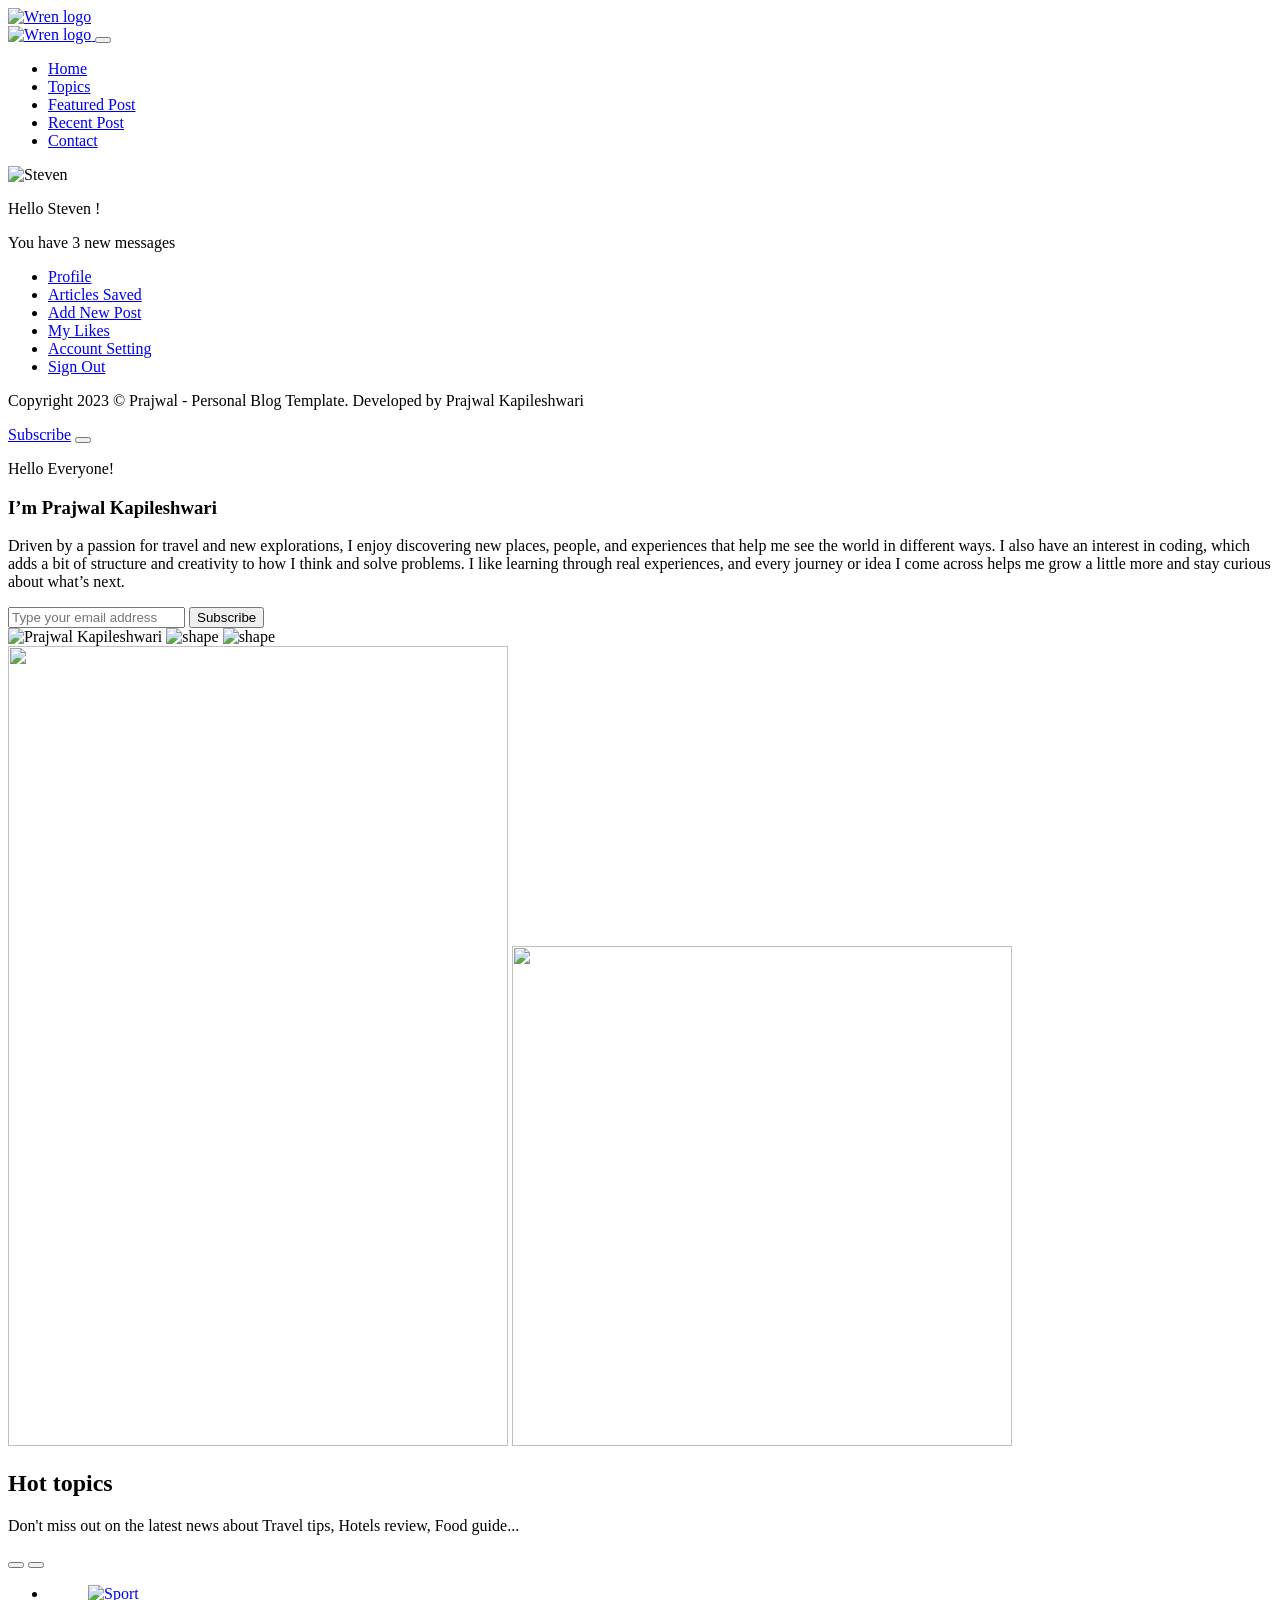
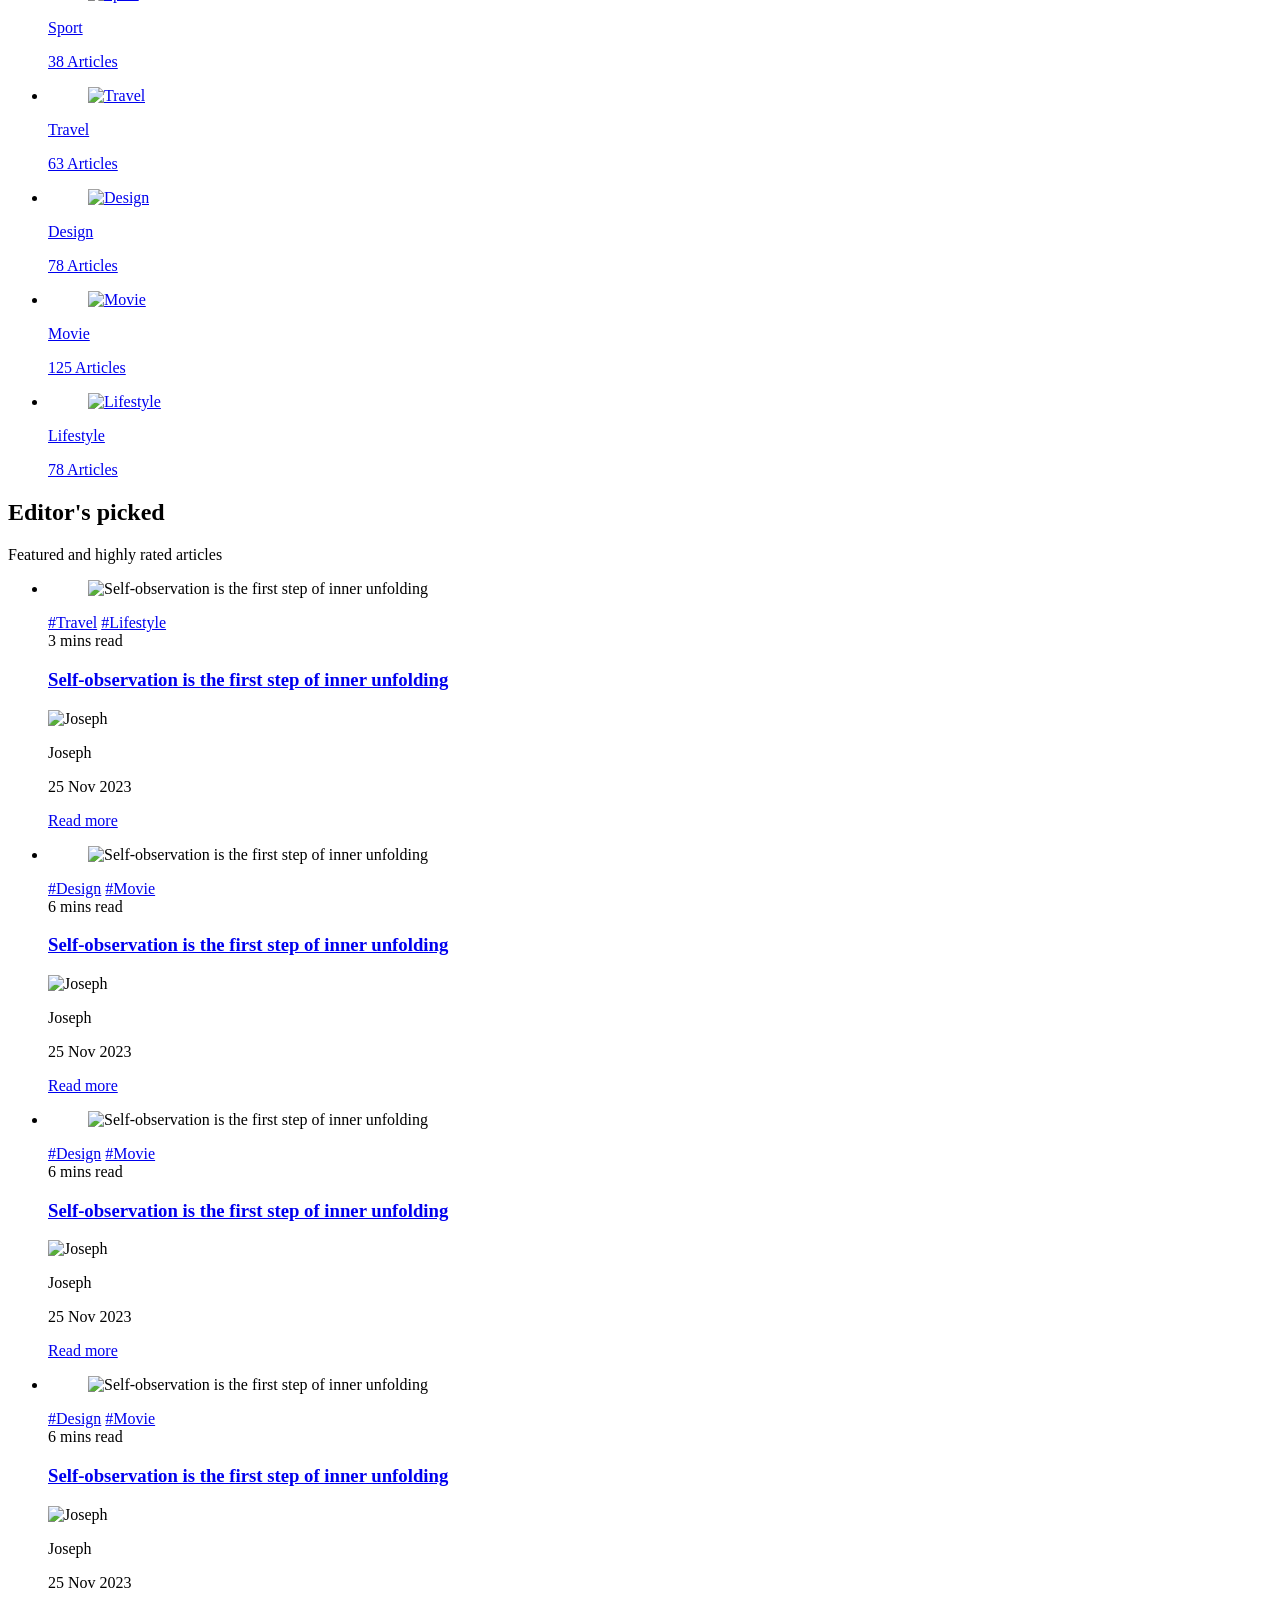
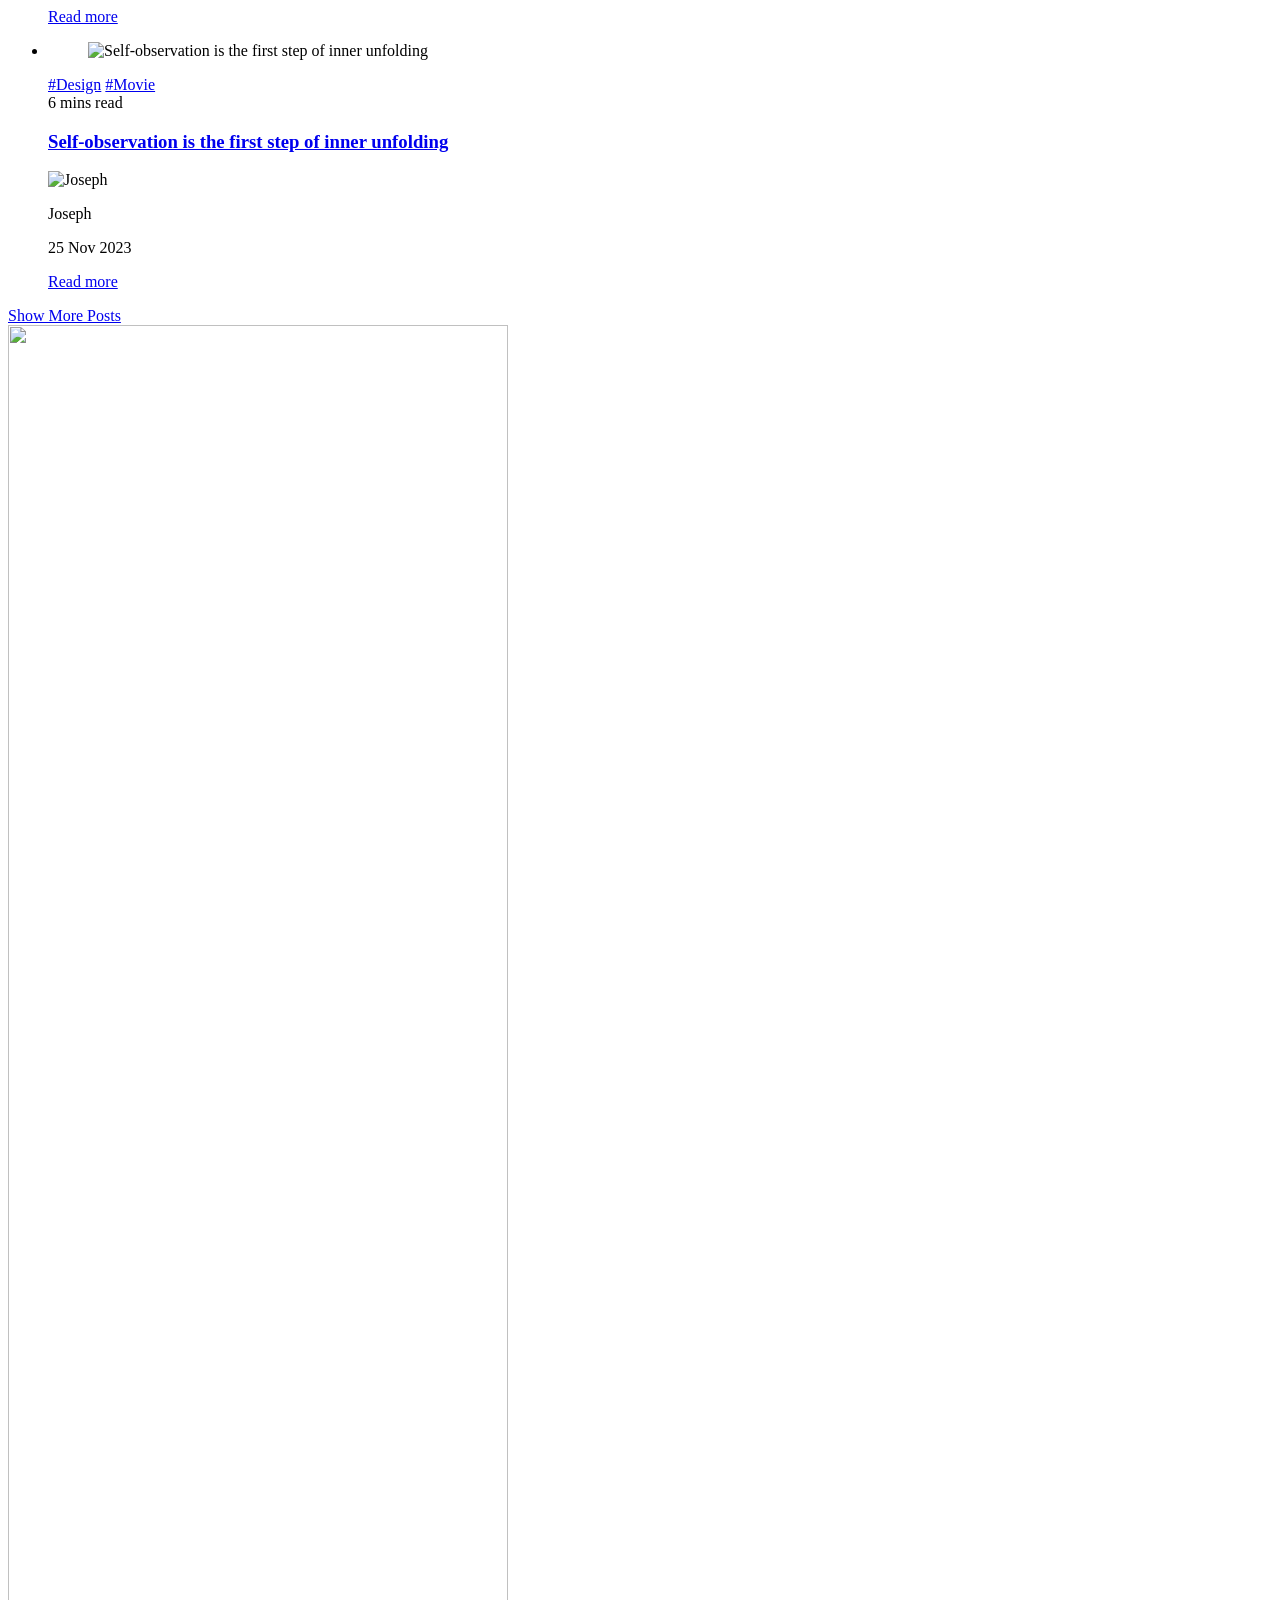
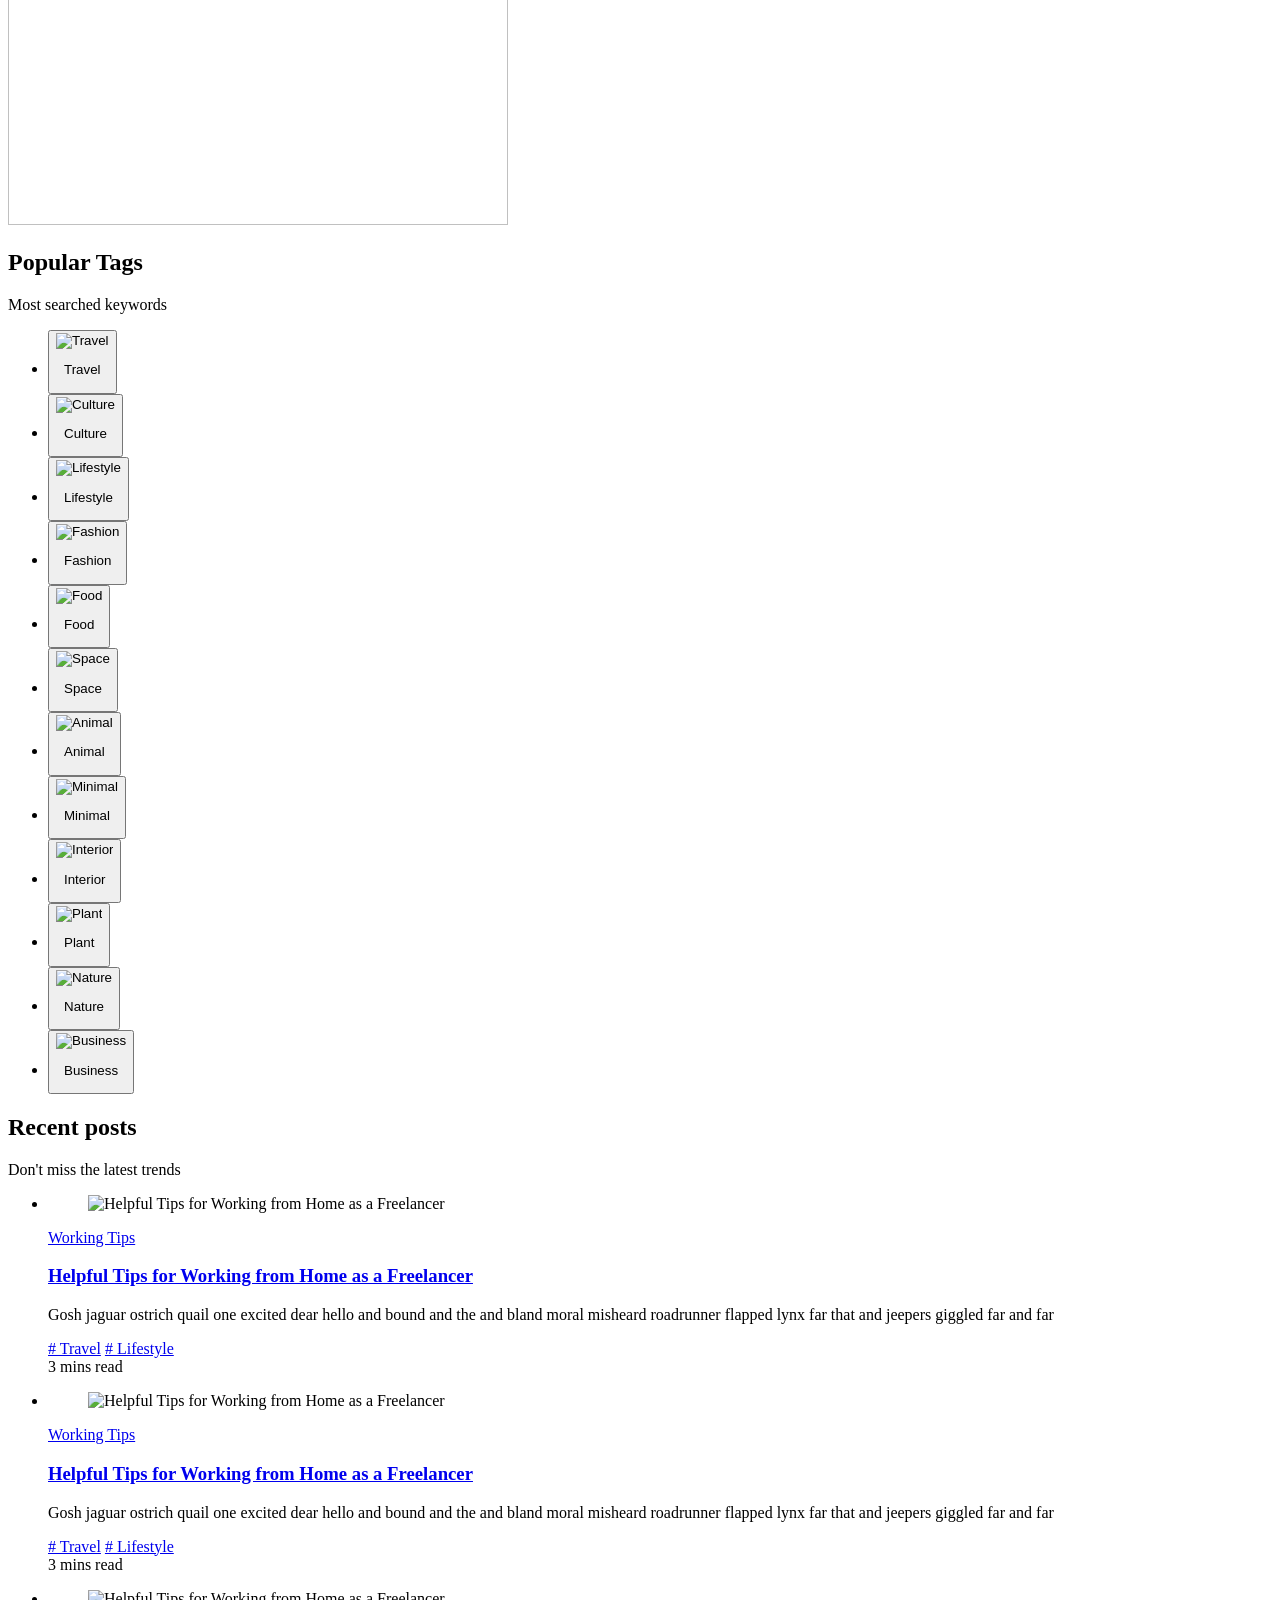
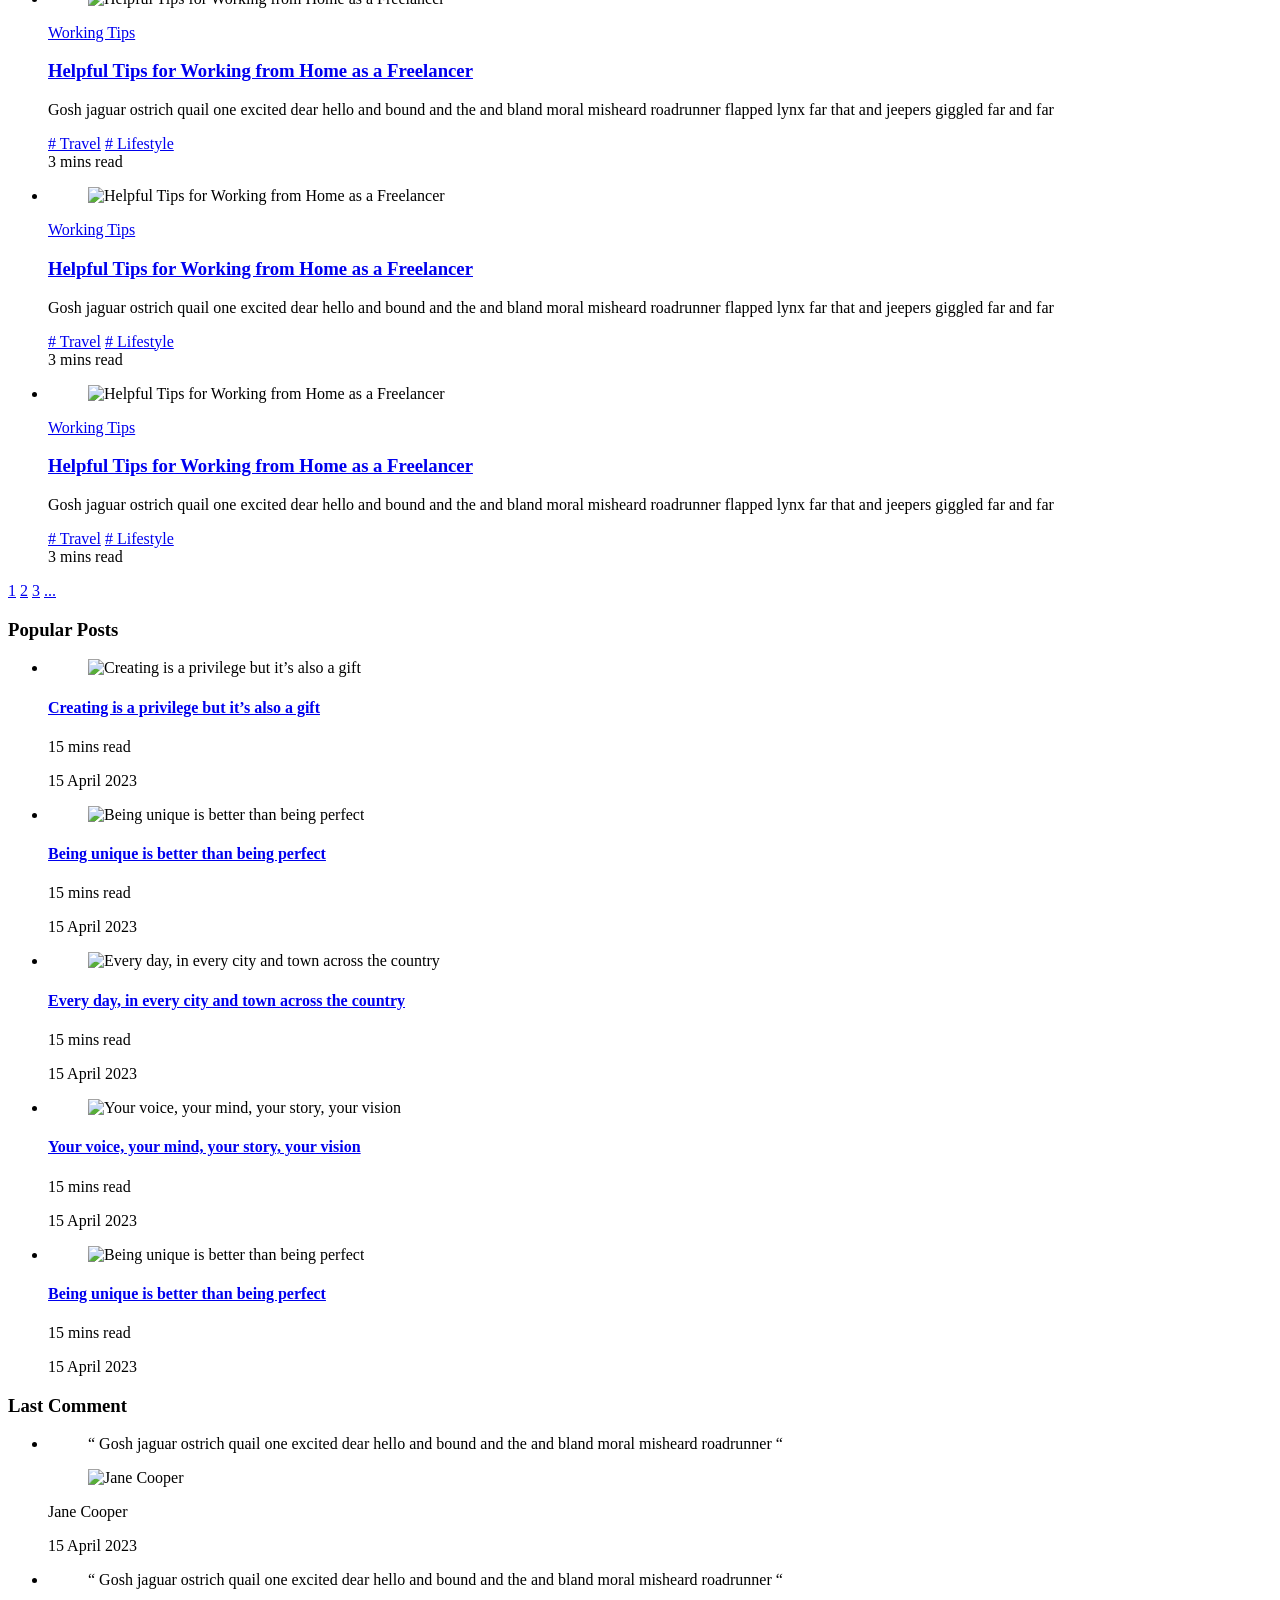
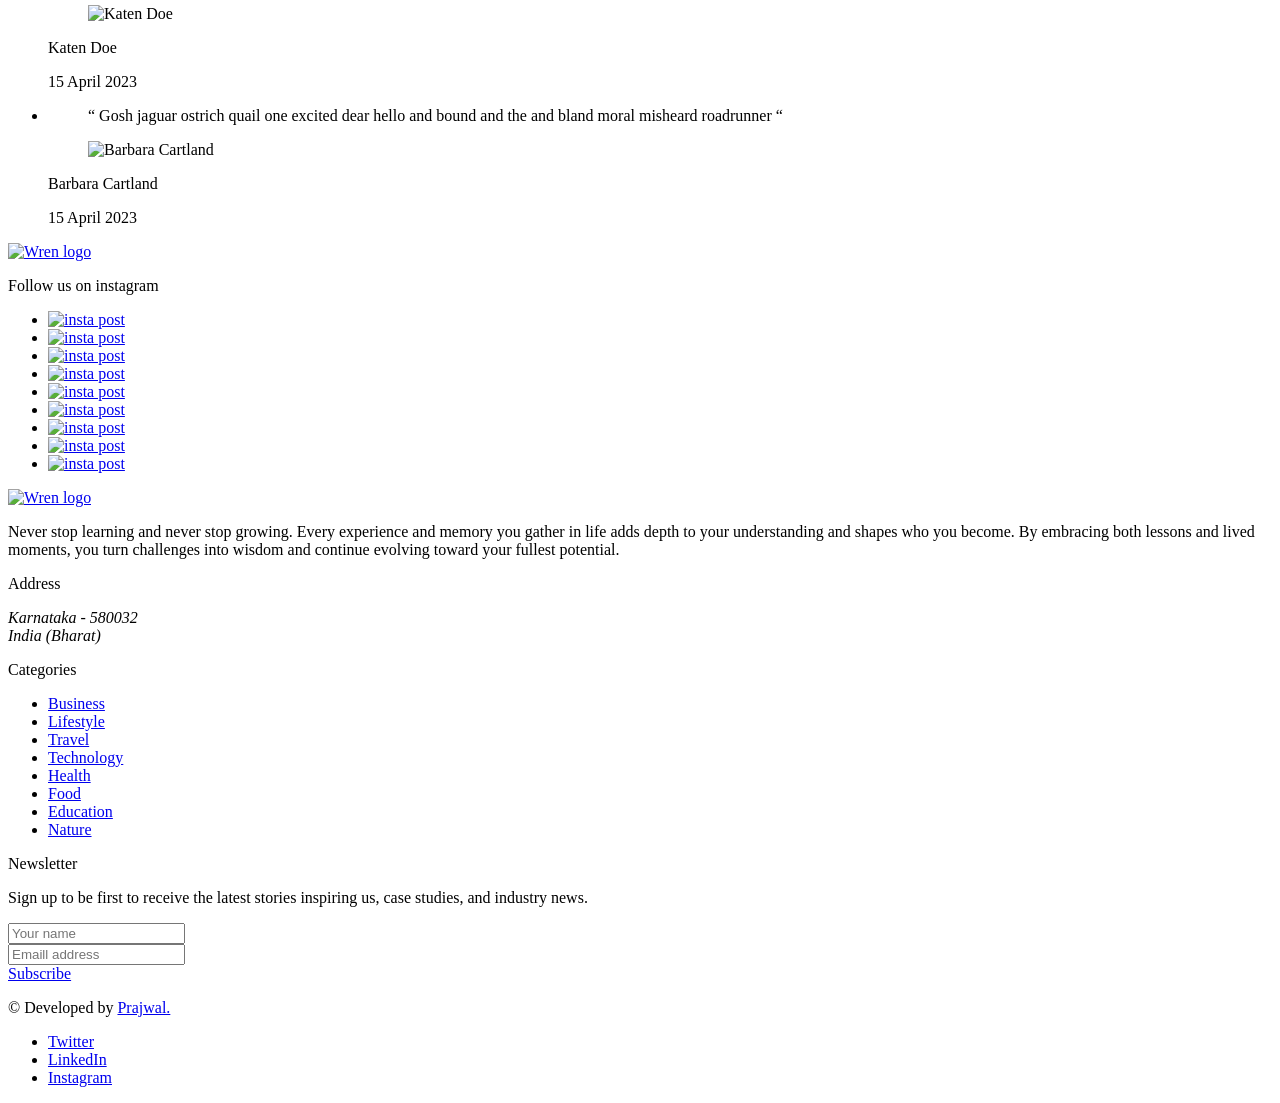
==== commit 61dfab79: "Update index.html" ====
--- a/index.html
+++ b/index.html
@@ -172,8 +172,7 @@
             </h1>
 
             <p class="hero-text">
-              I use animation as a third dimension by which to simplify experiences and kuiding thro each and every
-              interaction. I’m not adding motion just to spruce things up, but doing it in ways that.
+              Driven by a passion for travel and new explorations, I enjoy discovering new places, people, and experiences that help me see the world in different ways. I also have an interest in coding, which adds a bit of structure and creativity to how I think and solve problems. I like learning through real experiences, and every journey or idea I come across helps me grow a little more and stay curious about what’s next.
             </p>
 
             <div class="input-wrapper">
@@ -399,7 +398,7 @@
                       <div>
                         <p class="card-title">Joseph</p>
 
-                        <p class="card-subtitle">25 Nov 2022</p>
+                        <p class="card-subtitle">25 Nov 2023</p>
                       </div>
                     </div>
 
@@ -451,7 +450,7 @@
                       <div>
                         <p class="card-title">Joseph</p>
 
-                        <p class="card-subtitle">25 Nov 2022</p>
+                        <p class="card-subtitle">25 Nov 2023</p>
                       </div>
                     </div>
 
@@ -503,7 +502,7 @@
                       <div>
                         <p class="card-title">Joseph</p>
 
-                        <p class="card-subtitle">25 Nov 2022</p>
+                        <p class="card-subtitle">25 Nov 2023</p>
                       </div>
                     </div>
 
@@ -555,7 +554,7 @@
                       <div>
                         <p class="card-title">Joseph</p>
 
-                        <p class="card-subtitle">25 Nov 2022</p>
+                        <p class="card-subtitle">25 Nov 2023</p>
                       </div>
                     </div>
 
@@ -607,7 +606,7 @@
                       <div>
                         <p class="card-title">Joseph</p>
 
-                        <p class="card-subtitle">25 Nov 2022</p>
+                        <p class="card-subtitle">25 Nov 2023</p>
                       </div>
                     </div>
 
@@ -1012,7 +1011,6 @@
 
                 <li>
                   <div class="popular-card">
-                    <a href="articles/article-creating-is-a-privilege.html">
                       <figure class="card-banner img-holder" style="--width: 64; --height: 64;">
                       
                         <img src="./assets/images/popular-post-1.jpg"
@@ -1023,17 +1021,16 @@
                             class="img-cover">
                           
                       </figure>
-
                       <div class="card-content">
 
                       <h4 class="headline headline-4 card-title">
-                        <a href="#" class="link hover-2">Creating is a privilege but it’s also a gift</a>
+                        <a href="articles/article-creating-is-a-privilege.html" class="link hover-2">Creating is a privilege but it’s also a gift</a>
                       </h4>
-                    </a>
+                    
                       <div class="warpper">
                         <p class="card-subtitle">15 mins read</p>
 
-                        <time class="publish-date" datetime="2022-04-15">15 April 2022</time>
+                        <time class="publish-date" datetime="2023-04-15">15 April 2023</time>
                       </div>
 
                     </div>
@@ -1058,7 +1055,7 @@
                       <div class="warpper">
                         <p class="card-subtitle">15 mins read</p>
 
-                        <time class="publish-date" datetime="2022-04-15">15 April 2022</time>
+                        <time class="publish-date" datetime="2023-04-15">15 April 2023</time>
                       </div>
 
                     </div>
@@ -1083,7 +1080,7 @@
                       <div class="warpper">
                         <p class="card-subtitle">15 mins read</p>
 
-                        <time class="publish-date" datetime="2022-04-15">15 April 2022</time>
+                        <time class="publish-date" datetime="2023-04-15">15 April 2023</time>
                       </div>
 
                     </div>
@@ -1108,7 +1105,7 @@
                       <div class="warpper">
                         <p class="card-subtitle">15 mins read</p>
 
-                        <time class="publish-date" datetime="2022-04-15">15 April 2022</time>
+                        <time class="publish-date" datetime="2023-04-15">15 April 2023</time>
                       </div>
 
                     </div>
@@ -1133,7 +1130,7 @@
                       <div class="warpper">
                         <p class="card-subtitle">15 mins read</p>
 
-                        <time class="publish-date" datetime="2022-04-15">15 April 2022</time>
+                        <time class="publish-date" datetime="2023-04-15">15 April 2023</time>
                       </div>
 
                     </div>
@@ -1169,7 +1166,7 @@
                       <div>
                         <p class="card-title">Jane Cooper</p>
 
-                        <time class="card-date" datetime="2022-04-15">15 April 2022</time>
+                        <time class="card-date" datetime="2023-04-15">15 April 2023</time>
                       </div>
                     </div>
 
@@ -1192,7 +1189,7 @@
                       <div>
                         <p class="card-title">Katen Doe</p>
 
-                        <time class="card-date" datetime="2022-04-15">15 April 2022</time>
+                        <time class="card-date" datetime="2023-04-15">15 April 2023</time>
                       </div>
                     </div>
 
@@ -1216,7 +1213,7 @@
                       <div>
                         <p class="card-title">Barbara Cartland</p>
 
-                        <time class="card-date" datetime="2022-04-15">15 April 2022</time>
+                        <time class="card-date" datetime="2023-04-15">15 April 2023</time>
                       </div>
                     </div>
 
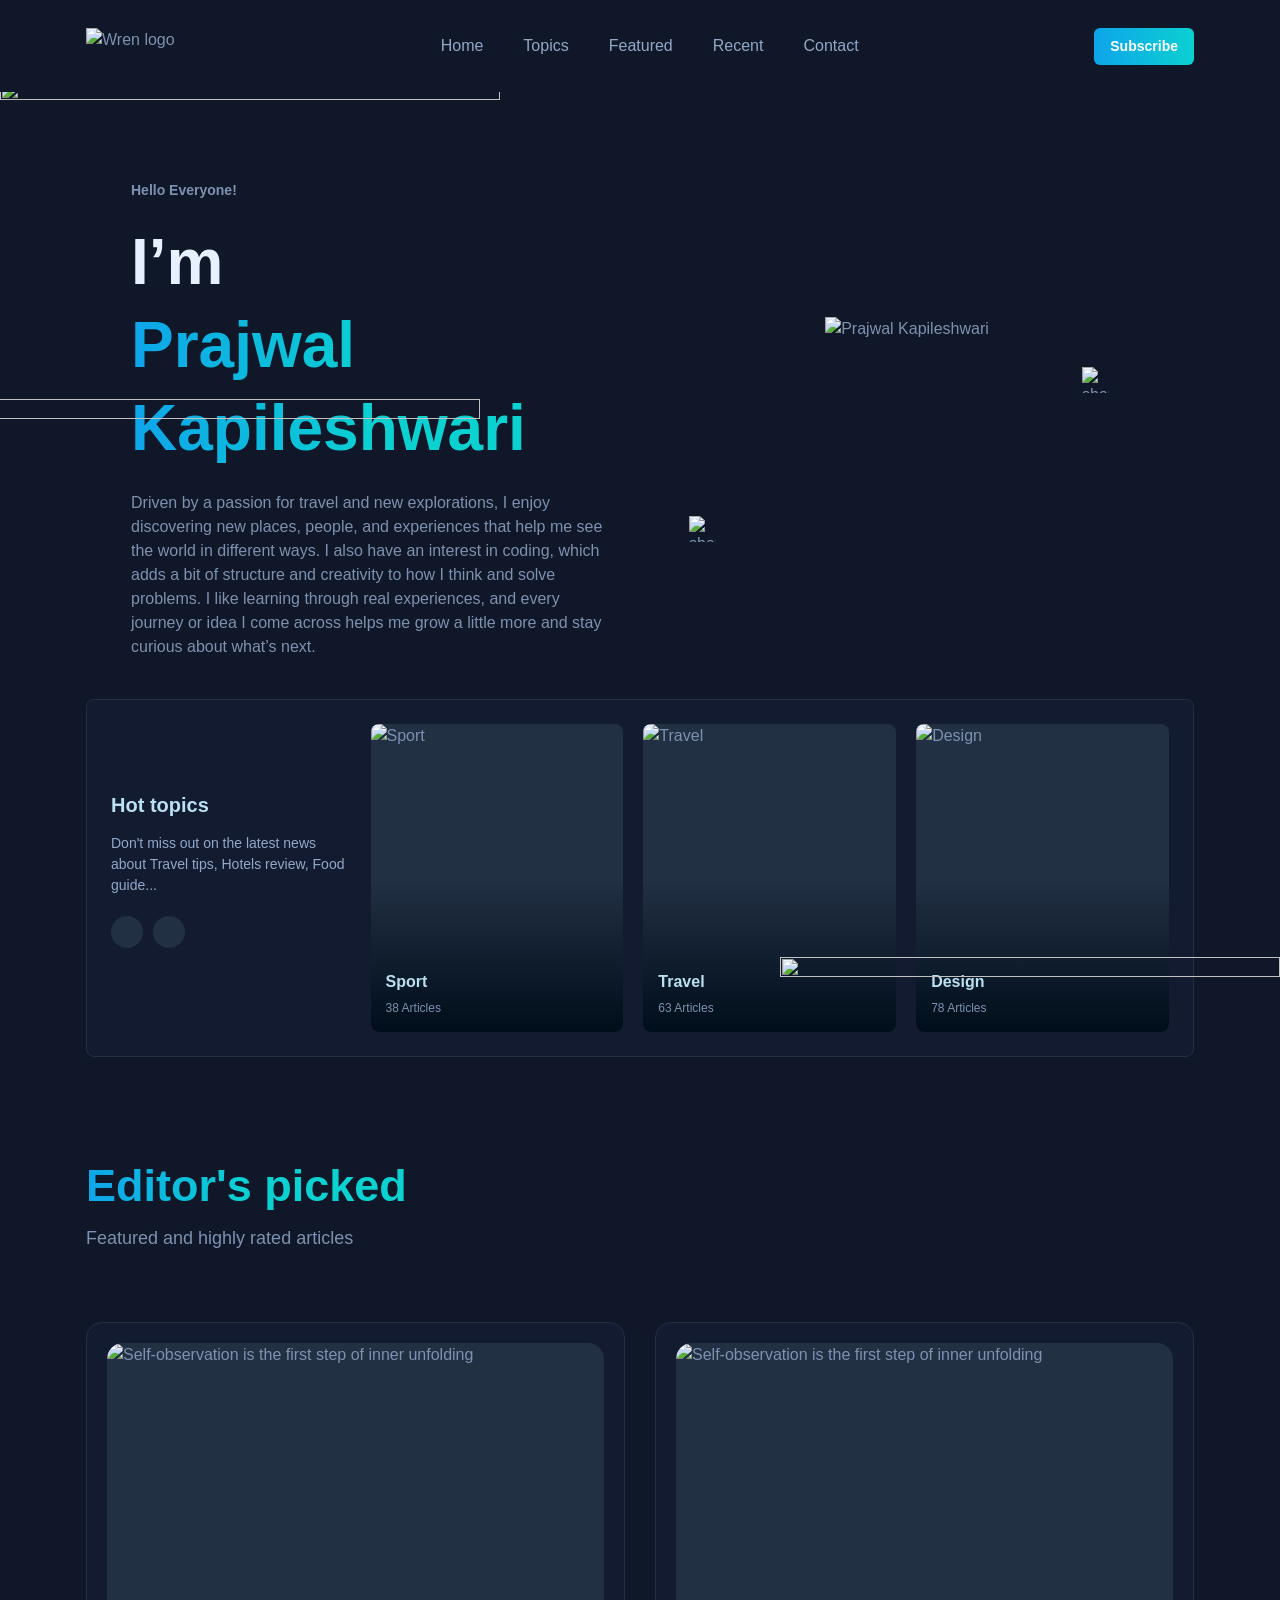
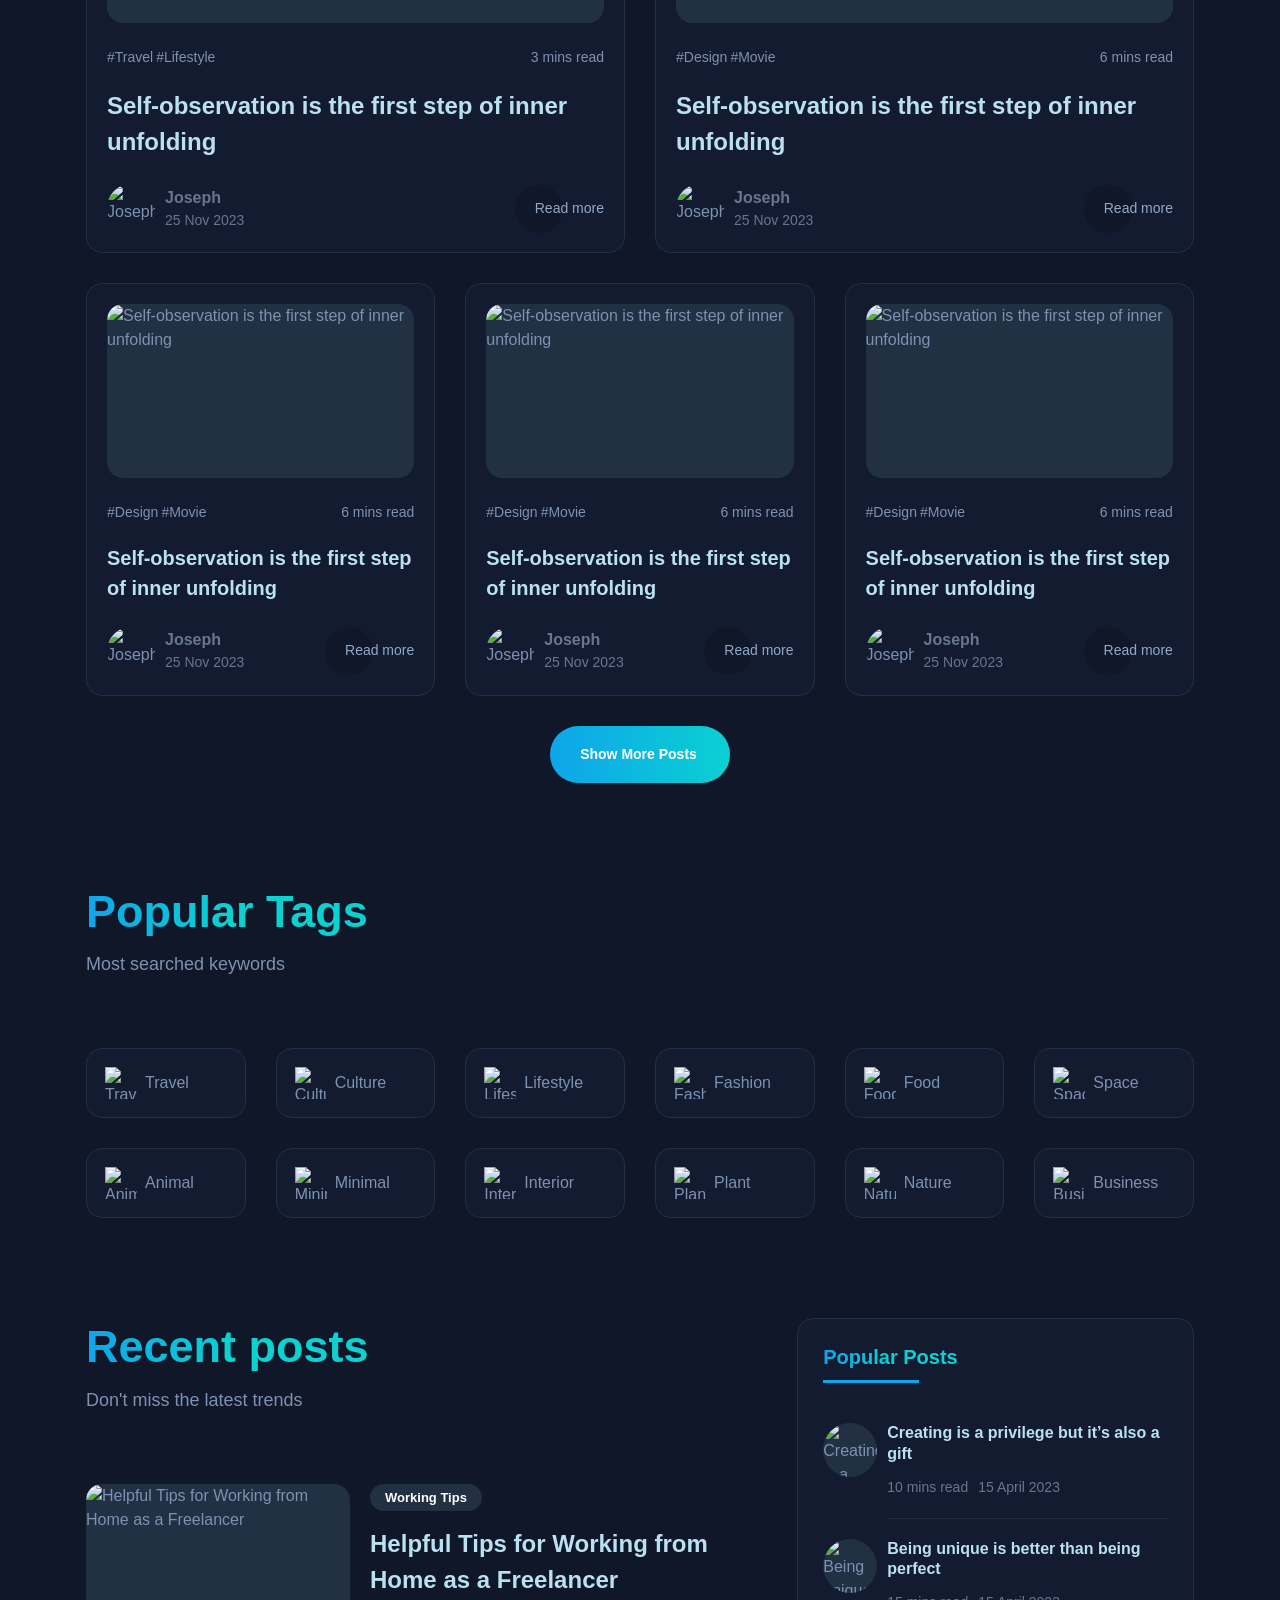
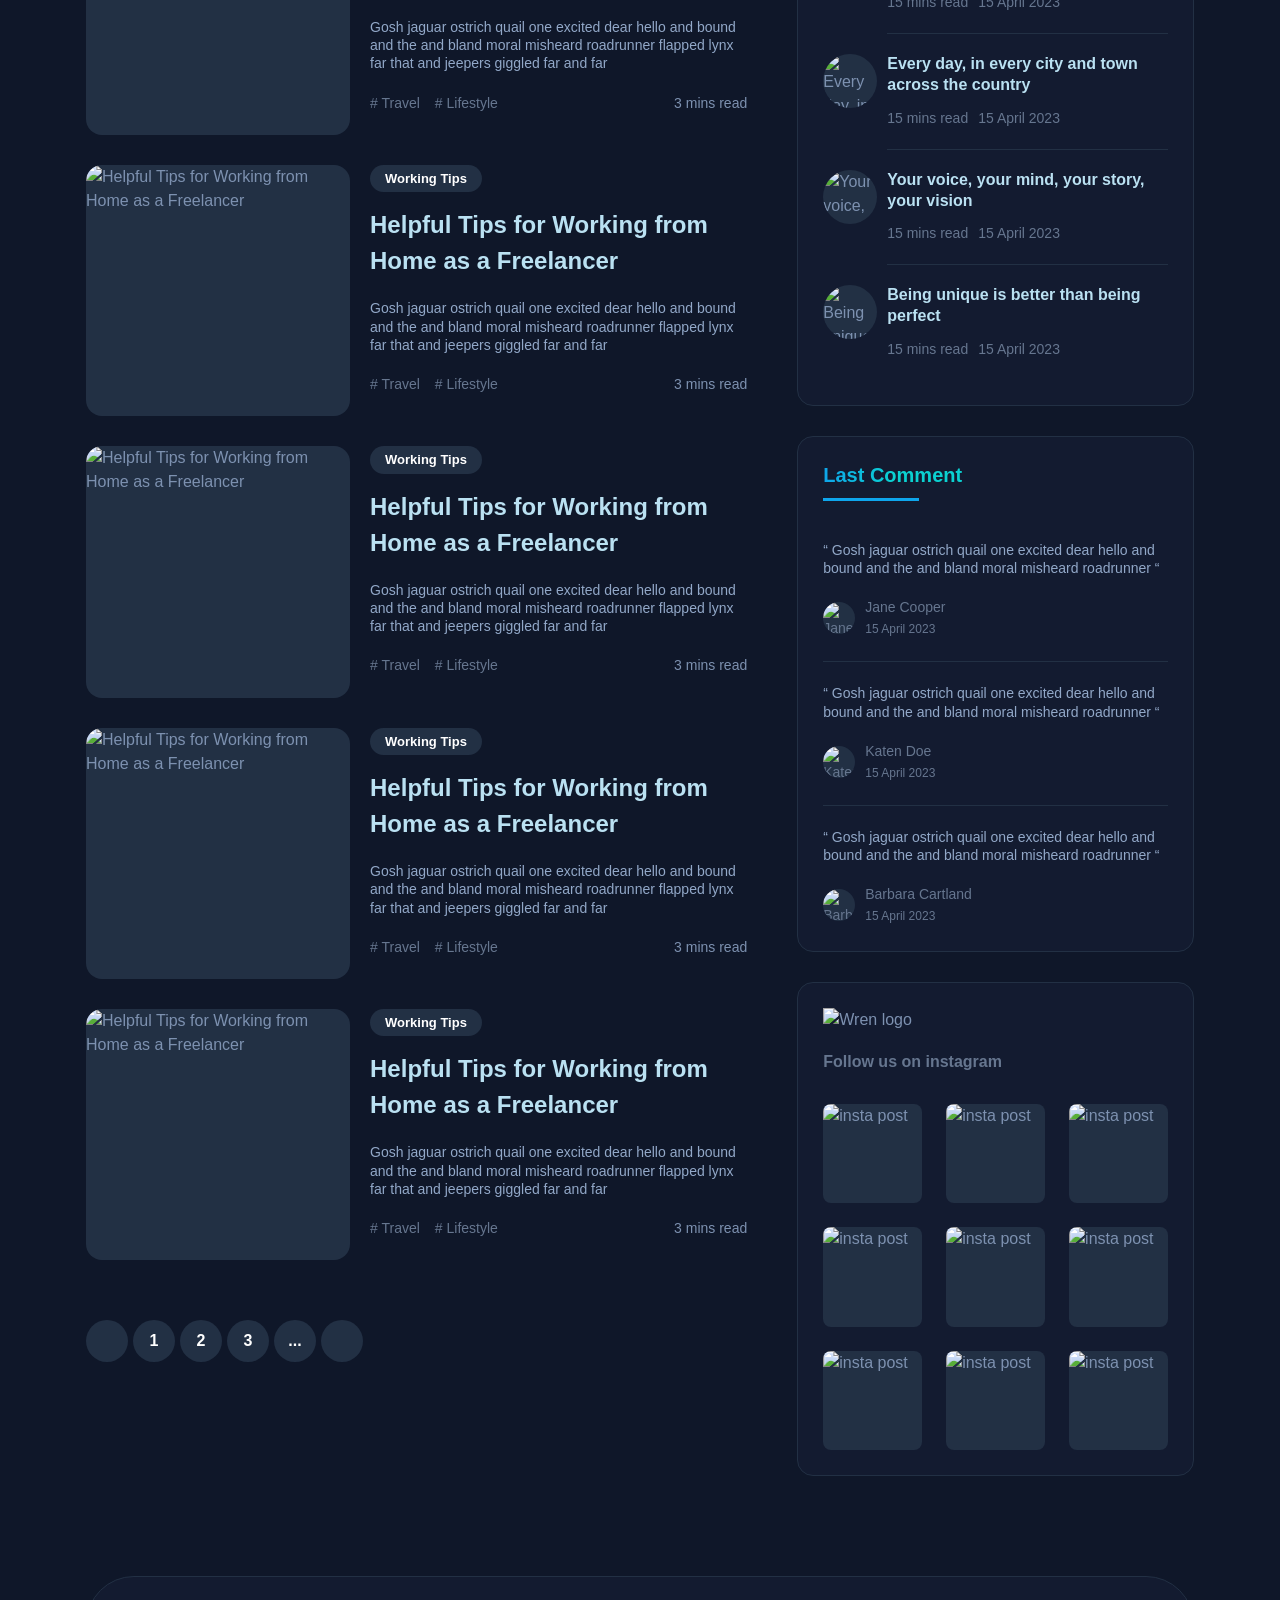
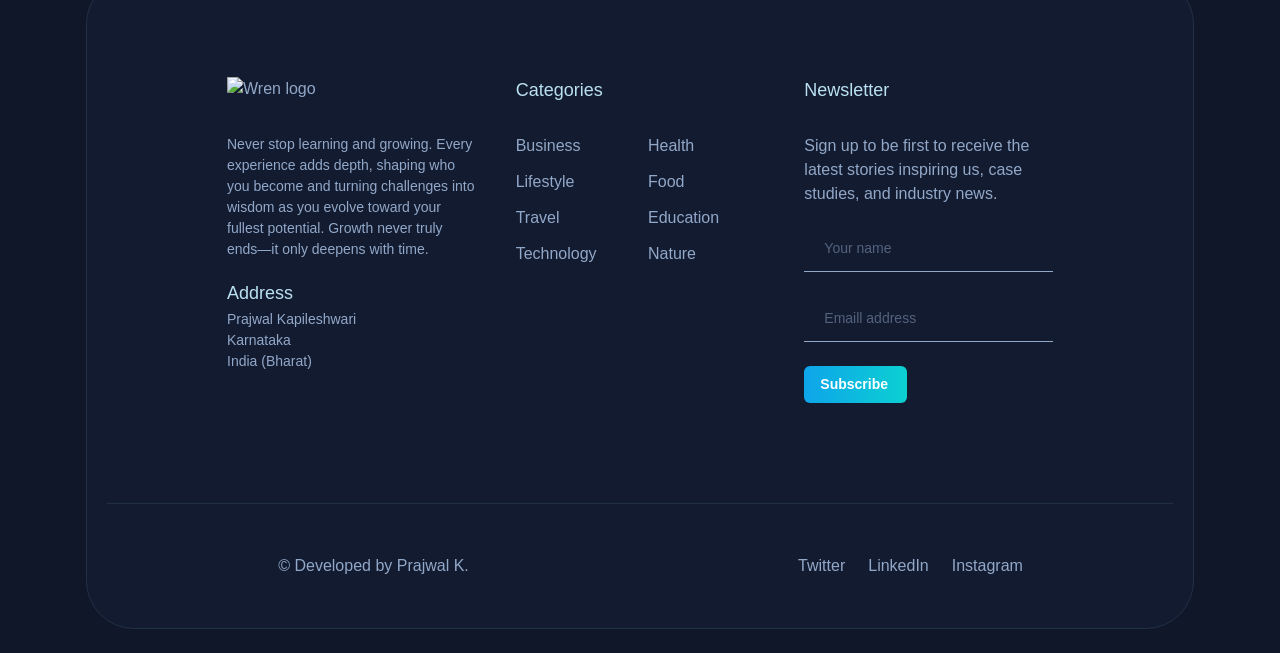
==== commit 3d5604fb: "commit" ====
--- a/index.html
+++ b/index.html
@@ -9,9 +9,9 @@
   <!-- 
     - primary meta tags
   -->
-  <title>Prajwal's - Personal Blog Website</title>
-  <meta name="title" content="Prajwal - Personal Blog Website">
-  <meta name="description" content="This is a blog html template made by Prajwal Kapileshwari">
+  <title>Prajwal's Personal Blog Website</title>
+  <meta name="title" content="Prajwal's Personal Blog Website">
+  <meta name="description" content="This is a blog html template made by Prajwal K.">
 
   <!-- 
     - favicon
@@ -49,10 +49,12 @@
   <header class="header" data-header>
     <div class="container">
 
+      <!-- Logo -->
       <a href="#" class="logo">
         <img src="./assets/images/logo.svg" width="119" height="37" alt="Wren logo">
       </a>
 
+      <!-- Navigation -->
       <nav class="navbar" data-navbar>
 
         <div class="navbar-top">
@@ -60,91 +62,33 @@
             <img src="./assets/images/logo.svg" width="119" height="37" alt="Wren logo">
           </a>
 
-          <button class="nav-close-btn" aria-label="close menu" data-nav-toggler>
-            <ion-icon name="close-outline" aria-hidden="true"></ion-icon>
+          <button class="nav-close-btn" aria-label="Close menu" data-nav-toggler>
+            <ion-icon name="close-outline"></ion-icon>
           </button>
         </div>
 
         <ul class="navbar-list">
-
-          <li>
-            <a href="#home" class="navbar-link hover-1" data-nav-toggler>Home</a>
-          </li>
-
-          <li>
-            <a href="#topics" class="navbar-link hover-1" data-nav-toggler>Topics</a>
-          </li>
-
-          <li>
-            <a href="#featured" class="navbar-link hover-1" data-nav-toggler>Featured Post</a>
-          </li>
-
-          <li>
-            <a href="#recent" class="navbar-link hover-1" data-nav-toggler>Recent Post</a>
-          </li>
-
-          <li>
-            <a href="#" class="navbar-link hover-1" data-nav-toggler>Contact</a>
-          </li>
-
+          <li><a href="#" class="navbar-link hover-1" data-nav-toggler>Home</a></li>
+          <li><a href="#topics" class="navbar-link hover-1" data-nav-toggler>Topics</a></li>
+          <li><a href="#featured" class="navbar-link hover-1" data-nav-toggler>Featured</a></li>
+          <li><a href="#recent" class="navbar-link hover-1" data-nav-toggler>Recent</a></li>
+          <li><a href="#contact" class="navbar-link hover-1" data-nav-toggler>Contact</a></li>
         </ul>
 
-        <div class="navbar-bottom">
-
-          <div class="profile-card">
-            <img src="./assets/images/author-1.png" width="48" height="48" alt="Steven" class="profile-banner">
-
-            <div>
-              <p class="card-title">Hello Steven !</p>
-
-              <p class="card-subtitle">
-                You have 3 new messages
-              </p>
-            </div>
-          </div>
-
-          <ul class="link-list">
-
-            <li>
-              <a href="#" class="navbar-bottom-link hover-1">Profile</a>
-            </li>
-
-            <li>
-              <a href="#" class="navbar-bottom-link hover-1">Articles Saved</a>
-            </li>
-
-            <li>
-              <a href="#" class="navbar-bottom-link hover-1">Add New Post</a>
-            </li>
-
-            <li>
-              <a href="#" class="navbar-bottom-link hover-1">My Likes</a>
-            </li>
-
-            <li>
-              <a href="#" class="navbar-bottom-link hover-1">Account Setting</a>
-            </li>
-
-            <li>
-              <a href="#" class="navbar-bottom-link hover-1">Sign Out</a>
-            </li>
-
-          </ul>
-
-        </div>
-
         <p class="copyright-text">
-          Copyright 2023 © Prajwal - Personal Blog Template.
-          Developed by Prajwal Kapileshwari
+          Copyright © Prajwal Kapileshwari
         </p>
 
       </nav>
 
-      <a href="#" class="btn btn-primary">Subscribe</a>
-
-      <button class="nav-open-btn" aria-label="open menu" data-nav-toggler>
-        <ion-icon name="menu-outline" aria-hidden="true"></ion-icon>
-      </button>
+      <!-- Actions -->
+      <div class="header-actions">
+        <a href="#newsletter" class="btn btn-primary">Subscribe</a>
+
+        <button class="nav-open-btn" aria-label="Open menu" data-nav-toggler>
+          <ion-icon name="menu-outline"></ion-icon>
+        </button>
+      </div>
 
     </div>
   </header>
@@ -175,19 +119,7 @@
               Driven by a passion for travel and new explorations, I enjoy discovering new places, people, and experiences that help me see the world in different ways. I also have an interest in coding, which adds a bit of structure and creativity to how I think and solve problems. I like learning through real experiences, and every journey or idea I come across helps me grow a little more and stay curious about what’s next.
             </p>
 
-            <div class="input-wrapper">
-
-              <input type="email" name="email_address" placeholder="Type your email address" required
-                class="input-field" autocomplete="off">
-
-              <button class="btn btn-primary">
-                <span class="span">Subscribe</span>
-
-                <ion-icon name="arrow-forward-outline" aria-hidden="true"></ion-icon>
-              </button>
-
-            </div>
-
+            
           </div>
 
           <div class="hero-banner">
@@ -1024,11 +956,11 @@
                       <div class="card-content">
 
                       <h4 class="headline headline-4 card-title">
-                        <a href="articles/article-creating-is-a-privilege.html" class="link hover-2">Creating is a privilege but it’s also a gift</a>
+                        <a href="articles/creating-is-a-privilege.html" class="link hover-2">Creating is a privilege but it’s also a gift</a>
                       </h4>
                     
                       <div class="warpper">
-                        <p class="card-subtitle">15 mins read</p>
+                        <p class="card-subtitle">10 mins read</p>
 
                         <time class="publish-date" datetime="2023-04-15">15 April 2023</time>
                       </div>
@@ -1332,14 +1264,15 @@
               <img src="./assets/images/logo.svg" width="119" height="37" loading="lazy" alt="Wren logo">
             </a>
 
-            <p class="footer-text">
-              Never stop learning and never stop growing. Every experience and memory you gather in life adds depth to your understanding and shapes who you become. By embracing both lessons and lived moments, you turn challenges into wisdom and continue evolving toward your fullest potential.
+            <p class="footer-text" id="contact">
+              Never stop learning and growing. Every experience adds depth, shaping who you become and turning challenges into wisdom as you evolve toward your fullest potential. Growth never truly ends—it only deepens with time.
             </p>
 
             <p class="footer-list-title">Address</p>
 
             <address class="footer-text address">
-              Karnataka - 580032 <br>
+              Prajwal Kapileshwari <br>
+              Karnataka <br>
               India (Bharat)
             </address>
 
@@ -1389,7 +1322,7 @@
 
           <div class="footer-list">
 
-            <p class="footer-list-title">Newsletter</p>
+            <p class="footer-list-title" id="newsletter">Newsletter</p>
 
             <p class="footer-text">
               Sign up to be first to receive the latest stories inspiring us, case studies, and industry news.
@@ -1421,7 +1354,7 @@
         <div class="footer-bottom">
 
           <p class="copyright">
-            &copy; Developed by <a href="#" class="copyright-link">Prajwal.</a>
+            &copy; Developed by Prajwal K.
           </p>
 
           <ul class="social-list">
@@ -1480,6 +1413,7 @@
   -->
   <script src="./assets/js/script.js"></script>
 
+  
   <!-- 
     - ionicon link
   -->
@@ -1488,4 +1422,4 @@
 
 </body>
 
-</html>
+</html>
--- a/assets/css/style.css
+++ b/assets/css/style.css
@@ -0,0 +1,1339 @@
+/*-----------------------------------*\
+  #style.css
+\*-----------------------------------*/
+
+/**
+ * copyright 2023 Prajwal */
+
+
+
+
+
+/*-----------------------------------*\
+  #CUSTOM PROPERTY
+\*-----------------------------------*/
+
+:root {
+
+  /**
+   * COLORS
+   */
+
+  /** Background colors */
+  --bg-wild-blue-yonder: hsla(216, 33%, 68%, 1);
+  --bg-carolina-blue: hsla(199, 89%, 49%, 1);
+  --bg-prussian-blue: hsla(216, 33%, 20%, 1);
+  --bg-oxford-blue: hsla(222, 44%, 13%, 1);
+  --bg-oxford-blue-2: hsla(222, 47%, 11%, 1);
+
+  /** Text colors */
+  --text-white: hsla(0, 0%, 100%, 1);
+  --text-alice-blue: hsla(216, 100%, 95%, 1);
+  --text-columbia-blue: hsla(199, 69%, 84%, 1);
+  --text-wild-blue-yonder: hsla(216, 33%, 68%, 1);
+  --text-carolina-blue: hsla(199, 89%, 49%, 1);
+  --text-shadow-blue: hsla(217, 24%, 59%, 1);
+  --text-slate-gray: hsla(217, 17%, 48%, 1);
+
+  /** Gradient colors */
+  --gradient-1: linear-gradient(90deg, #0ea5ea, #0bd1d1 51%);
+  --gradient-2: linear-gradient(90deg, #0ea5ea, #0bd1d1 51%, #0ea5ea);
+  --gradient-3: linear-gradient(0deg, #000d1a, transparent);
+
+  /** Border colors */
+  --border-wild-blue-yonder: hsla(216, 33%, 68%, 1);
+  --border-prussian-blue: hsla(216, 33%, 20%, 1);
+  --border-white: hsl(0, 0%, 100%);
+  --border-white-alpha-15: hsla(0, 0%, 100%, 0.15);
+
+  /** Default colors */
+  --white: hsl(0, 0%, 100%, 1);
+  --black: hsl(0, 0%, 0%, 1);
+
+  /**
+   * TYPOGRAPHY
+   */
+
+  /** Font family */
+  --fontFamily-noto_sans: 'Noto Sans', sans-serif;
+
+  /** Font size */
+  --fontSize-1: 2.9rem;
+  --fontSize-2: 2.0rem;
+  --fontSize-3: 1.8rem;
+  --fontSize-4: 1.6rem;
+  --fontSize-5: 1.5rem;
+  --fontSize-6: 1.4rem;
+  --fontSize-7: 1.2rem;
+  --fontSize-8: 1.3rem;
+
+  /** Font weight */
+  --weight-medium: 500;
+  --weight-semiBold: 600;
+  --weight-bold: 700;
+  --weight-extraBold: 800;
+
+  /** Line height */
+  --lineHeight-1: 1.3;
+  --lineHeight-2: 1.5;
+  --lineHeight-4: 1.5;
+
+  /**
+   * BOX SHADOW
+   */
+
+  --shadow-1: 0 8px 20px 0 hsla(0, 0%, 0%, 0.05);
+  --shadow-2: 0px 3px 20px hsla(180, 90%, 43%, 0.2);
+
+  /**
+   * BORDER RADIUS
+   */
+
+  --radius-6: 6px;
+  --radius-8: 8px;
+  --radius-16: 16px;
+  --radius-48: 48px;
+  --radius-circle: 50%;
+  --radius-pill: 200px;
+
+  /**
+   * SPACING
+   */
+
+  --section-padding: 70px;
+
+  /**
+   * TRANSITION
+   */
+
+  --transition-1: 0.25s ease;
+  --transition-2: 0.5s ease;
+  --cubic-in: cubic-bezier(0.51, 0.03, 0.64, 0.28);
+  --cubic-out: cubic-bezier(0.05, 0.83, 0.52, 0.97);
+
+}
+
+
+
+
+
+/*-----------------------------------*\
+  #RESET
+\*-----------------------------------*/
+
+*,
+*::before,
+*::after {
+  margin: 0;
+  padding: 0;
+  box-sizing: border-box;
+}
+
+li { list-style: none; }
+
+a,
+img,
+span,
+input,
+button,
+ion-icon { display: block; }
+
+a {
+  color: inherit;
+  text-decoration: none;
+}
+
+img { height: auto; }
+
+input,
+button {
+  background: none;
+  border: none;
+  font: inherit;
+  color: inherit;
+}
+
+input {
+  width: 100%;
+  outline: none;
+}
+
+button { cursor: pointer; }
+
+ion-icon { pointer-events: none; }
+
+address { font-style: normal; }
+
+html {
+  font-size: 10px;
+  scroll-behavior: smooth;
+}
+
+body {
+  background-color: var(--bg-oxford-blue-2);
+  color: var(--text-shadow-blue);
+  font-family: var(--fontFamily-noto_sans);
+  font-size: 1.6rem;
+  line-height: var(--lineHeight-4);
+  overflow-y: overlay;
+}
+
+body.nav-active { overflow: hidden; }
+
+::-webkit-scrollbar { width: 5px; }
+
+::-webkit-scrollbar-track { background-color: transparent; }
+
+::-webkit-scrollbar-thumb {
+  background-color: var(--bg-carolina-blue);
+  border-radius: var(--radius-pill);
+}
+
+
+
+
+
+/*-----------------------------------*\
+  #REUSED STYLE
+\*-----------------------------------*/
+
+.container { padding-inline: 16px; }
+
+.hover-1,
+.hover-2 { transition: var(--transition-1); }
+
+.hover-1:is(:hover, :focus-visible) { 
+  color: var(--text-wild-blue-yonder);
+  transform: translateX(3px);
+}
+
+.hover-2:is(:hover, :focus-visible) { color: var(--text-carolina-blue); }
+
+.profile-card {
+  display: flex;
+  align-items: center;
+  gap: 10px;
+}
+
+.profile-card .profile-banner { border-radius: var(--radius-circle); }
+
+.headline {
+  color: var(--text-columbia-blue);
+  line-height: var(--lineHeight-1);
+}
+
+.headline-1 {
+  font-size: var(--fontSize-1);
+  color: var(--text-alice-blue);
+  font-weight: var(--weight-extraBold);
+}
+
+.headline-2 { font-size: var(--fontSize-2); }
+
+.headline-3 {
+  font-size: var(--fontSize-2);
+  line-height: var(--lineHeight-2);
+}
+
+.section-title { margin-block-end: 10px; }
+
+.headline .span {
+  background-image: var(--gradient-1);
+  display: inline-block;
+  -webkit-text-fill-color: transparent;
+  -webkit-background-clip: text;
+}
+
+.btn {
+  background-image: var(--gradient-2);
+  background-size: 200%;
+  background-position: left;
+  color: var(--white);
+  font-size: var(--fontSize-6);
+  font-weight: var(--weight-bold);
+  max-width: max-content;
+  display: flex;
+  align-items: center;
+  gap: 3px;
+  transition: var(--transition-1);
+}
+
+.btn:is(:hover, :focus-visible) { background-position: right; }
+
+.btn-primary {
+  padding: 8px 16px;
+  border-radius: var(--radius-6);
+}
+
+.btn-secondary {
+  padding: 18px 30px;
+  border-radius: var(--radius-pill);
+}
+
+.w-100 { width: 100%; }
+
+.card {
+  background-color: var(--bg-oxford-blue);
+  border: 1px solid var(--border-prussian-blue);
+}
+
+.img-holder {
+  aspect-ratio: var(--width) / var(--height);
+  background-color: var(--bg-prussian-blue);
+  overflow: hidden;
+}
+
+.img-cover {
+  width: 100%;
+  height: 100%;
+  object-fit: cover;
+}
+
+.section { padding-block: var(--section-padding); }
+
+.section-text {
+  font-size: var(--fontSize-3);
+  margin-block-end: 70px;
+}
+
+.grid-list {
+  display: grid;
+  gap: 30px;
+}
+
+.card-wrapper {
+  display: flex;
+  justify-content: space-between;
+  gap: 20px;
+  align-items: center;
+  font-size: var(--fontSize-6);
+  margin-block: 20px;
+}
+
+.card-wrapper :is(.card-tag, .wrapper) {
+  display: flex;
+  gap: 3px;
+  align-items: center;
+}
+
+
+
+
+
+/*-----------------------------------*\
+  #HEADER
+\*-----------------------------------*/
+
+.header .btn { display: none; }
+
+.header {
+  position: fixed;
+  top: 0;
+  left: 0;
+  width: 100%;
+  padding-block: 24px;
+  background-color: var(--bg-oxford-blue-2);
+  z-index: 4;
+}
+
+.header.active {
+  padding-block: 8px;
+  box-shadow: var(--shadow-1);
+  border-block-end: 1px solid var(--bg-prussian-blue);
+  animation: slideIn 0.5s ease forwards;
+}
+
+@keyframes slideIn {
+  0% { transform: translateY(-100%); }
+  100% { transform: translateY(0); }
+}
+
+.header .container {
+  display: flex;
+  justify-content: space-between;
+  align-items: center;
+  gap: 10px;
+}
+
+.nav-open-btn,
+.nav-close-btn {
+  color: var(--text-wild-blue-yonder);
+  font-size: 3.5rem;
+}
+
+.navbar {
+  position: absolute;
+  top: 0;
+  right: -340px;
+  max-width: 340px;
+  width: 100%;
+  height: 100vh;
+  background-color: var(--bg-oxford-blue-2);
+  padding: 30px;
+  z-index: 2;
+  overflow-y: auto;
+  visibility: hidden;
+  transition: 0.25s var(--cubic-in);
+}
+
+.navbar.active {
+  transform: translateX(-340px);
+  visibility: visible;
+  transition: 0.5s var(--cubic-out);
+}
+
+.navbar-top {
+  display: flex;
+  justify-content: space-between;
+  align-items: center;
+  padding-block-end: 15px;
+  margin-block-end: 15px;
+  border-block-end: 1px solid var(--border-prussian-blue);
+}
+
+.navbar-list { border-block-end: 1px solid var(--border-white-alpha-15); }
+
+.navbar-link {
+  color: var(--text-alice-blue);
+  font-weight: var(--weight-medium);
+  padding-block: 10px;
+}
+
+.navbar-bottom {
+  padding-block: 30px 20px;
+  margin-block: 20px 25px;
+  border-block: 1px solid var(--border-prussian-blue);
+}
+
+.navbar .profile-card { margin-block-end: 15px; }
+
+.navbar .profile-card .card-title {
+  color: var(--text-columbia-blue);
+  font-size: var(--fontSize-6);
+  font-weight: var(--weight-semiBold);
+}
+
+.navbar .profile-card .card-subtitle { font-size: var(--fontSize-7); }
+
+.navbar .link-list {
+  columns: 2;
+  -webkit-columns: 2;
+}
+
+.navbar-bottom-link {
+  color: var(--text-alice-blue);
+  font-size: var(--fontSize-6);
+  padding-block: 6px;
+}
+
+.copyright-text {
+  color: var(--text-alice-blue);
+  font-size: var(--fontSize-8);
+}
+
+
+
+
+
+/*-----------------------------------*\
+  #HERO
+\*-----------------------------------*/
+
+.hero-bg { display: none; }
+
+.hero { padding-block-start: calc(var(--section-padding) + 160px); }
+
+.hero .container {
+  display: grid;
+  gap: 50px;
+}
+
+.hero-subtitle {
+  font-size: var(--fontSize-6);
+  font-weight: var(--weight-bold);
+}
+
+.hero .section-title { margin-block: 20px; }
+
+.hero .hero-text { margin-block-end: 40px; }
+
+.hero .input-wrapper:hover { box-shadow: var(--shadow-2); }
+
+.hero .input-wrapper {
+  position: relative;
+  padding: 10px;
+  padding-inline-start: 20px;
+  background-color: var(--bg-prussian-blue);
+  border-radius: var(--radius-6);
+  border: 1px solid var(--bg-carolina-blue);
+  display: flex;
+  justify-items: flex-end;
+  transition: var(--transition-1);
+}
+
+.hero .input-field { padding-inline-end: 5px; }
+
+.hero-banner { position: relative; }
+
+.hero-banner .w-100 {
+  max-width: max-content;
+  margin-inline: auto;
+}
+
+.hero .shape {
+  position: absolute;
+  z-index: -1;
+
+  animation: heroDecoAnim 3s linear infinite alternate;
+}
+
+@keyframes heroDecoAnim {
+  0% { transform: translateY(40px) rotate(0); }
+  100% { transform: translateY(0) rotate(0.4turn); }
+}
+
+.hero .shape-1 {
+  top: 50px;
+  right: 40px;
+}
+
+.hero .shape-2 {
+  bottom: 20px;
+  left: 24px;
+}
+
+
+
+
+
+/*-----------------------------------*\
+  #TOPICS
+\*-----------------------------------*/
+
+.topic-card {
+  padding: 24px;
+  border-radius: var(--radius-8);
+}
+
+.topic-card .card-content { margin-block-end: 15px; }
+
+.topic-card .card-text {
+  color: var(--text-wild-blue-yonder);
+  font-size: var(--fontSize-6);
+  margin-block: 15px 20px;
+}
+
+.btn-group {
+  display: flex;
+  align-items: center;
+  gap: 10px;
+}
+
+.btn-icon {
+  width: 32px;
+  height: 32px;
+  display: grid;
+  place-items: center;
+  background: var(--bg-prussian-blue);
+  border-radius: var(--radius-circle);
+  color: var(--white);
+}
+
+.btn-icon:is(:hover, :focus-visible) { background: var(--gradient-1); }
+
+.slider {
+  --slider-items: 1;
+  overflow: hidden;
+}
+
+.slider-list {
+  position: relative;
+  display: flex;
+  align-items: center;
+  gap: 20px;
+  transition: transform var(--transition-2);
+}
+
+.slider-item { min-width: 100%; }
+
+.slider-card { position: relative; }
+
+.slider-card::before {
+  content: "";
+  position: absolute;
+  bottom: 0;
+  left: 0;
+  width: 100%;
+  height: 50%;
+  background-image: var(--gradient-3);
+  border-radius: var(--radius-8);
+}
+
+.slider-list .slider-banner { border-radius: var(--radius-8); }
+
+.slider-content {
+  position: absolute;
+  bottom: 15px;
+  left: 15px;
+}
+
+.slider-title {
+  color: var(--text-columbia-blue);
+  font-weight: var(--weight-bold);
+  margin-block-end: 5px;
+  transition: var(--transition-1);
+}
+
+.slider-card:is(:hover, :focus-visible) .slider-title { color: var(--text-carolina-blue); }
+
+.slider-subtitle { font-size: var(--fontSize-7); }
+
+
+
+
+
+/*-----------------------------------*\
+  #FEATURED
+\*-----------------------------------*/
+
+.feature-bg { display: none; }
+
+.feature-list {
+  display: flex;
+  flex-wrap: wrap;
+  gap: 30px;
+}
+
+.feature-card {
+  padding: 20px;
+  border-radius: var(--radius-16);
+  transition: var(--transition-1);
+}
+
+.feature-card:is(:hover, :focus-within) { transform: translateY(-5px); }
+
+.feature-card .card-banner { border-radius: var(--radius-16); }
+
+.feature-card .card-wrapper { margin-block-start: 24px; }
+
+.feature .profile-card :is(.card-title, .card-subtitle) { color: var(--text-slate-gray); }
+
+.feature .profile-card .card-title { font-weight: var(--weight-bold); }
+
+.feature .profile-card .card-subtitle,
+.feature .card-wrapper .card-btn { font-size: var(--fontSize-6); }
+
+.feature-card .card-wrapper:last-child {
+  font-size: var(--fontSize-4);
+  margin-block-end: 0;
+}
+
+.feature .card-wrapper .card-btn {
+  position: relative;
+  color: var(--text-wild-blue-yonder);
+  z-index: 1;
+}
+
+.feature .card-wrapper .card-btn::before {
+  content: "";
+  position: absolute;
+  top: -13px;
+  left: -20px;
+  width: 48px;
+  height: 48px;
+  background-color: var(--bg-oxford-blue-2);
+  border-radius: var(--radius-circle);
+  z-index: -1;
+}
+
+.feature .btn {
+  margin-inline: auto;
+  margin-block-start: 30px;
+}
+
+
+
+
+
+/*-----------------------------------*\
+  #POPULAR TAGS
+\*-----------------------------------*/
+
+.tags .grid-list { grid-template-columns: repeat(auto-fit, minmax(125px, 1fr)); }
+
+.tag-btn {
+  width: 100%;
+  display: flex;
+  align-items: center;
+  gap: 8px;
+  padding: 18px;
+  border-radius: var(--radius-16);
+}
+
+.tag-btn:is(:hover, :focus-visible) {
+  box-shadow: var(--shadow-2);
+  background-image: linear-gradient(var(--bg-oxford-blue), var(--bg-oxford-blue)), var(--gradient-1);
+  background-clip: padding-box, border-box;
+  border-color: transparent;
+  transform: translateY(-2px);
+  transition: var(--transition-1);
+}
+
+.tag-btn img {
+  width: 100%;
+  max-width: 32px;
+}
+
+
+
+
+
+/*-----------------------------------*\
+  #RECENT POST
+\*-----------------------------------*/
+
+.recent-post .container {
+  display: grid;
+  gap: 50px;
+}
+
+.recent-post-card {
+  display: grid;
+  gap: 30px;
+}
+
+.recent-post-card .card-banner {
+  border-radius: var(--radius-16);
+  transition: var(--transition-1);
+}
+
+.recent-post-card:is(:hover, :focus-within) .card-banner {
+  transform: translateY(-2px);
+}
+
+.recent-post-card .card-text {
+  color: var(--text-wild-blue-yonder);
+  font-size: var(--fontSize-6);
+  line-height: var(--lineHeight-1);
+}
+
+.recent-post-card .card-badge {
+  background-color: var(--bg-prussian-blue);
+  max-width: max-content;
+  color: var(--text-white);
+  font-size: var(--fontSize-8);
+  font-weight: var(--weight-bold);
+  padding: 4px 15px;
+  border-radius: var(--radius-pill);
+  transition: var(--transition-1);
+}
+
+.recent-post-card .card-badge:is(:hover, :focus-visible),
+.pagination-btn:is(:hover, :focus-visible) {
+  transform: translateY(-2px);
+  background-color: var(--bg-carolina-blue);
+}
+
+.recent-post-card .card-title { margin-block: 15px 20px; }
+
+.recent-post-card .card-tag {
+  gap: 15px;
+  color: var(--text-slate-gray);
+}
+
+.recent-post-card .card-wrapper ion-icon {
+  font-size: 1.8rem;
+  --ionicon-stroke-width: 40px;
+}
+
+.pagination-btn {
+  background-color: var(--bg-prussian-blue);
+  color: var(--text-white);
+  font-weight: var(--weight-bold);
+  line-height: 1;
+  width: 35px;
+  height: 35px;
+  display: grid;
+  place-items: center;
+  border-radius: var(--radius-circle);
+  transition: var(--transition-1);
+}
+
+.pagination {
+  display: flex;
+  justify-content: flex-start;
+  align-items: center;
+  gap: 5px;
+  margin-block-start: 60px;
+}
+
+.aside-card {
+  padding: 25px;
+  border-radius: var(--radius-16);
+}
+
+.aside-title { margin-block-end: 40px; }
+
+.aside-title .span { position: relative; }
+
+.aside-title .span::after {
+  content: "";
+  display: block;
+  width: 96px;
+  height: 3px;
+  background-color: var(--bg-carolina-blue);
+  margin-block-start: 10px;
+}
+
+.popular-card {
+  display: flex;
+  align-items: flex-start;
+  gap: 10px;
+  margin-block-start: 20px;
+}
+
+.popular-card .card-banner {
+  width: 54px;
+  flex-shrink: 0;
+  border-radius: var(--radius-circle);
+}
+
+.popular-list > li:not(:last-child) .card-content {
+  border-block-end: 1px solid var(--border-prussian-blue);
+}
+
+.popular-card .warpper {
+  display: flex;
+  flex-wrap: wrap;
+  align-items: center;
+  column-gap: 10px;
+  font-size: var(--fontSize-6);
+  color: var(--text-slate-gray);
+  margin-block: 12px 20px;
+}
+
+.comment-list > li:not(:last-child) .comment-card {
+  padding-block-end: 22px;
+  border-block-end: 1px solid var(--border-prussian-blue);
+  margin-block-end: 22px;
+}
+
+.comment-card .card-text {
+  color: var(--text-wild-blue-yonder);
+  font-size: var(--fontSize-6);
+  line-height: var(--lineHeight-1);
+  margin-block-end: 20px;
+}
+
+.comment-card .profile-card {
+  color: var(--text-slate-gray);
+  font-size: var(--fontSize-6);
+}
+
+.comment-card .card-date { font-size: var(--fontSize-7); }
+
+.insta-card .card-text {
+  color: var(--text-slate-gray);
+  font-weight: var(--weight-bold);
+  margin-block: 5px 30px;
+}
+
+.insta-list {
+  display: grid;
+  grid-template-columns: repeat(3, 1fr);
+  gap: 24px;
+}
+
+.insta-post { border-radius: var(--radius-8); }
+
+
+
+
+
+/*-----------------------------------*\
+  #FOOTER
+\*-----------------------------------*/
+
+.footer {
+  padding-inline: 20px;
+  border-radius: var(--radius-48);
+  color: var(--text-wild-blue-yonder);
+  margin-block-end: 24px;
+}
+
+.footer-top {
+  display: grid;
+  gap: 20px;
+}
+
+.footer-brand .footer-text { font-size: var(--fontSize-6); }
+
+.footer-text:not(.address) { margin-block: 20px; }
+
+.footer-brand .footer-list-title { margin-block-end: 2px; }
+
+.footer-list-title {
+  color: var(--text-columbia-blue);
+  font-size: var(--fontSize-3);
+  margin-block-end: 30px;
+}
+
+.footer-list ul { columns: 2; }
+
+.footer-link { margin-block-end: 12px; }
+
+.footer .input-wrapper {
+  position: relative;
+  margin-block-end: 24px;
+}
+
+.footer .input-field {
+  padding: 12px;
+  padding-inline-start: 20px;
+  border-block-end: 1px solid var(--text-wild-blue-yonder);
+  font-size: var(--fontSize-6);
+}
+
+.footer .input-field::-webkit-input-placeholder {
+  color: inherit;
+  opacity: 0.5;
+}
+
+.footer .input-wrapper ion-icon {
+  position: absolute;
+  top: 50%;
+  left: 0;
+  transform: translateY(-50%);
+  --ionicon-stroke-width: 40px;
+}
+
+.footer-bottom {
+  border-block-start: 1px solid var(--border-prussian-blue);
+  padding-block: 50px;
+}
+
+.copyright {
+  text-align: center;
+  margin-block-end: 15px;
+}
+
+.copyright-link {
+  display: inline-block;
+  color: var(--text-carolina-blue);
+  font-style: italic;
+}
+
+.social-list {
+  display: flex;
+  flex-wrap: wrap;
+  justify-content: center;
+  gap: 15px;
+}
+
+.social-link {
+  display: flex;
+  align-items: center;
+  gap: 8px;
+  transition: var(--transition-1);
+}
+
+.social-link:is(:hover, :focus-visible) {
+  color: var(--text-carolina-blue);
+  transform: translateY(-2px);
+}
+
+
+
+
+
+/*-----------------------------------*\
+  #BACK TO TOP
+\*-----------------------------------*/
+
+.back-top-btn {
+  position: fixed;
+  bottom: 20px;
+  right: 20px;
+  width: 50px;
+  height: 50px;
+  background-color: var(--bg-prussian-blue);
+  color: var(--white);
+  display: grid;
+  place-items: center;
+  border-radius: var(--radius-circle);
+  border: 3px solid var(--bg-carolina-blue);
+  transition: var(--transition-1);
+  visibility: hidden;
+  opacity: 0;
+  z-index: 4;
+}
+
+.back-top-btn:is(:hover, :focus-visible) { box-shadow: var(--shadow-2); }
+
+.back-top-btn.active {
+  visibility: visible;
+  opacity: 1;
+  transform: translateY(-10px);
+}
+
+
+
+
+
+/*-----------------------------------*\
+  #MEDIA QUERIES
+\*-----------------------------------*/
+
+/**
+ * responsive for large than 575px screen
+ */
+
+@media (min-width: 575px) {
+
+  /**
+   * CUSTOM PROPERTY
+   */
+
+  :root {
+
+    /**
+     * typography
+     */
+
+    /* font size */
+    --fontSize-1: 4.4rem;
+    --fontSize-2: 3.5rem;
+
+    /**
+     * spacing
+     */
+
+    --section-padding: 100px;
+
+  }
+
+
+
+  /**
+   * REUSED STYLE
+   */
+
+  .container {
+    max-width: 540px;
+    width: 100%;
+    margin-inline: auto;
+  }
+
+  .headline-3 { --fontSize-2: 2.4rem; }
+
+
+
+  /**
+   * HEADER
+   */
+
+  .header .btn {
+    display: block;
+    margin-inline-start: auto;
+  }
+
+  .header.active { padding-block: 20px; }
+
+
+
+  /**
+   * HERO
+   */
+
+  .hero { position: relative; }
+
+  .hero .input-wrapper { max-width: 390px; }
+
+  .hero-bg {
+    display: block;
+    position: absolute;
+    pointer-events: none;
+  }
+
+  .hero-bg-1 {
+    top: 80px;
+    left: 0;
+  }
+
+  .hero-bg-2 {
+    bottom: -200px;
+    left: -20px;
+  }
+
+  .shape-2 { left: 60px; }
+
+
+
+  /**
+   * TOPICS
+   */
+
+  .topics .section-title { font-size: 2rem; }
+
+  .slider { --slider-items: 3; }
+
+  .slider-item { min-width: calc(33.33% - 13.33px); }
+
+
+
+  /**
+   * FEATURE
+   */
+
+  .feature { position: relative; }
+
+  .feature-bg {
+    display: block;
+    position: absolute;
+    top: -100px;
+    right: 0;
+    pointer-events: none;
+  }
+
+
+
+  /**
+   * RECENT POST
+   */
+
+  .recent-post-card {
+    grid-template-columns: 0.5fr 1fr;
+    gap: 20px;
+  }
+
+  .pagination-btn {
+    width: 42px;
+    height: 42px;
+  }
+
+
+
+  /**
+   * ASIDE
+   */
+
+  .aside-title { --fontSize-2: 2rem; }
+
+}
+
+
+
+
+
+/**
+ * responsive for large than 768px screen
+ */
+
+@media (min-width: 768px) {
+
+  /**
+   * CUSTOM PROPERTY
+   */
+
+  :root {
+
+    /**
+     * typography
+     */
+
+    /* font size */
+    --fontSize-1: 6.4rem;
+    --fontSize-2: 4.5rem;
+
+  }
+
+
+
+  /**
+   * REUSED STYLE
+   */
+
+  .container { max-width: 720px; }
+
+
+
+  /**
+   * RECENT POST
+   */
+
+  .recent-post-card { grid-template-columns: 0.7fr 1fr; }
+
+}
+
+
+
+
+
+/**
+ * responsive for large than 992px screen
+ */
+
+@media (min-width: 992px) {
+
+  /**
+   * REUSED STYLE
+   */
+
+  .container { max-width: 930px; }
+
+
+
+  /**
+   * HERO
+   */
+
+  .hero { padding-block-start: calc(var(--section-padding) + 80px); }
+
+  .hero .container {
+    grid-template-columns: 1fr 1fr;
+    align-items: center;
+  }
+
+
+
+  /** 
+   * TOPICS
+   */
+
+  .topic-card {
+    display: grid;
+    grid-template-columns: 0.3fr 1fr;
+    align-items: center;
+    gap: 20px;
+  }
+
+
+
+  /**
+   * FEATURE
+   */
+
+  .feature-list li:nth-child(-n+2) { width: calc(50% - 15px); }
+
+  .feature-list li:nth-child(n+3) { width: calc(33.33% - 20px); }
+
+  .feature-list li:nth-child(n+3) .headline-3 { --fontSize-2: 2rem; }
+
+
+
+  /**
+   * TAGS
+   */
+
+  .tags .grid-list { grid-template-columns: repeat(4, 1fr); }
+
+
+
+  /**
+   * RECENT POST
+   */
+
+  .recent-post .container {
+    grid-template-columns: 1fr 0.6fr;
+    align-items: flex-start;
+  }
+
+
+
+  /**
+   * FOOTER
+   */
+
+  .footer-top { grid-template-columns: repeat(3, 1fr); }
+
+  .footer-bottom {
+    display: grid;
+    grid-template-columns: 1fr 1fr;
+  }
+
+  .copyright { margin-block-end: 0; }
+
+}
+
+
+
+
+
+/**
+ * responsive for large than 1200px screen
+ */
+
+@media (min-width: 1200px) {
+
+  /**
+   * REUSED STYLE
+   */
+
+  .container { max-width: 1140px; }
+
+  body.nav-active { overflow-y: overlay; }
+
+
+
+  /**
+   * HEADER
+   */
+
+  .nav-open-btn,
+  .navbar-top,
+  .navbar-bottom,
+  .copyright-text { display: none; }
+
+  .navbar,
+  .navbar.active {
+    all: unset;
+    display: block;
+  }
+
+  .navbar-list {
+    border-block-end: none;
+    display: flex;
+    gap: 40px;
+    margin-inline: auto;
+  }
+
+  .header .btn { margin-inline-start: 0; }
+
+  .navbar-link {
+    color: var(--text-wild-blue-yonder);
+    font-weight: unset;
+  }
+
+  .navbar-link:is(:hover, :focus-visible) {
+    color: var(--text-carolina-blue);
+    transform: translateX(0);
+  }
+
+
+
+  /**
+   * HERO
+   */
+
+  .hero .container { max-width: 1050px; }
+
+
+
+  /**
+   * TAGS
+   */
+
+  .tags .grid-list { grid-template-columns: repeat(6, 1fr); }
+
+
+
+  /**
+   * FOOTER
+   */
+
+  .footer-top {
+    gap: 40px;
+    padding-inline: 120px;
+  }
+
+}
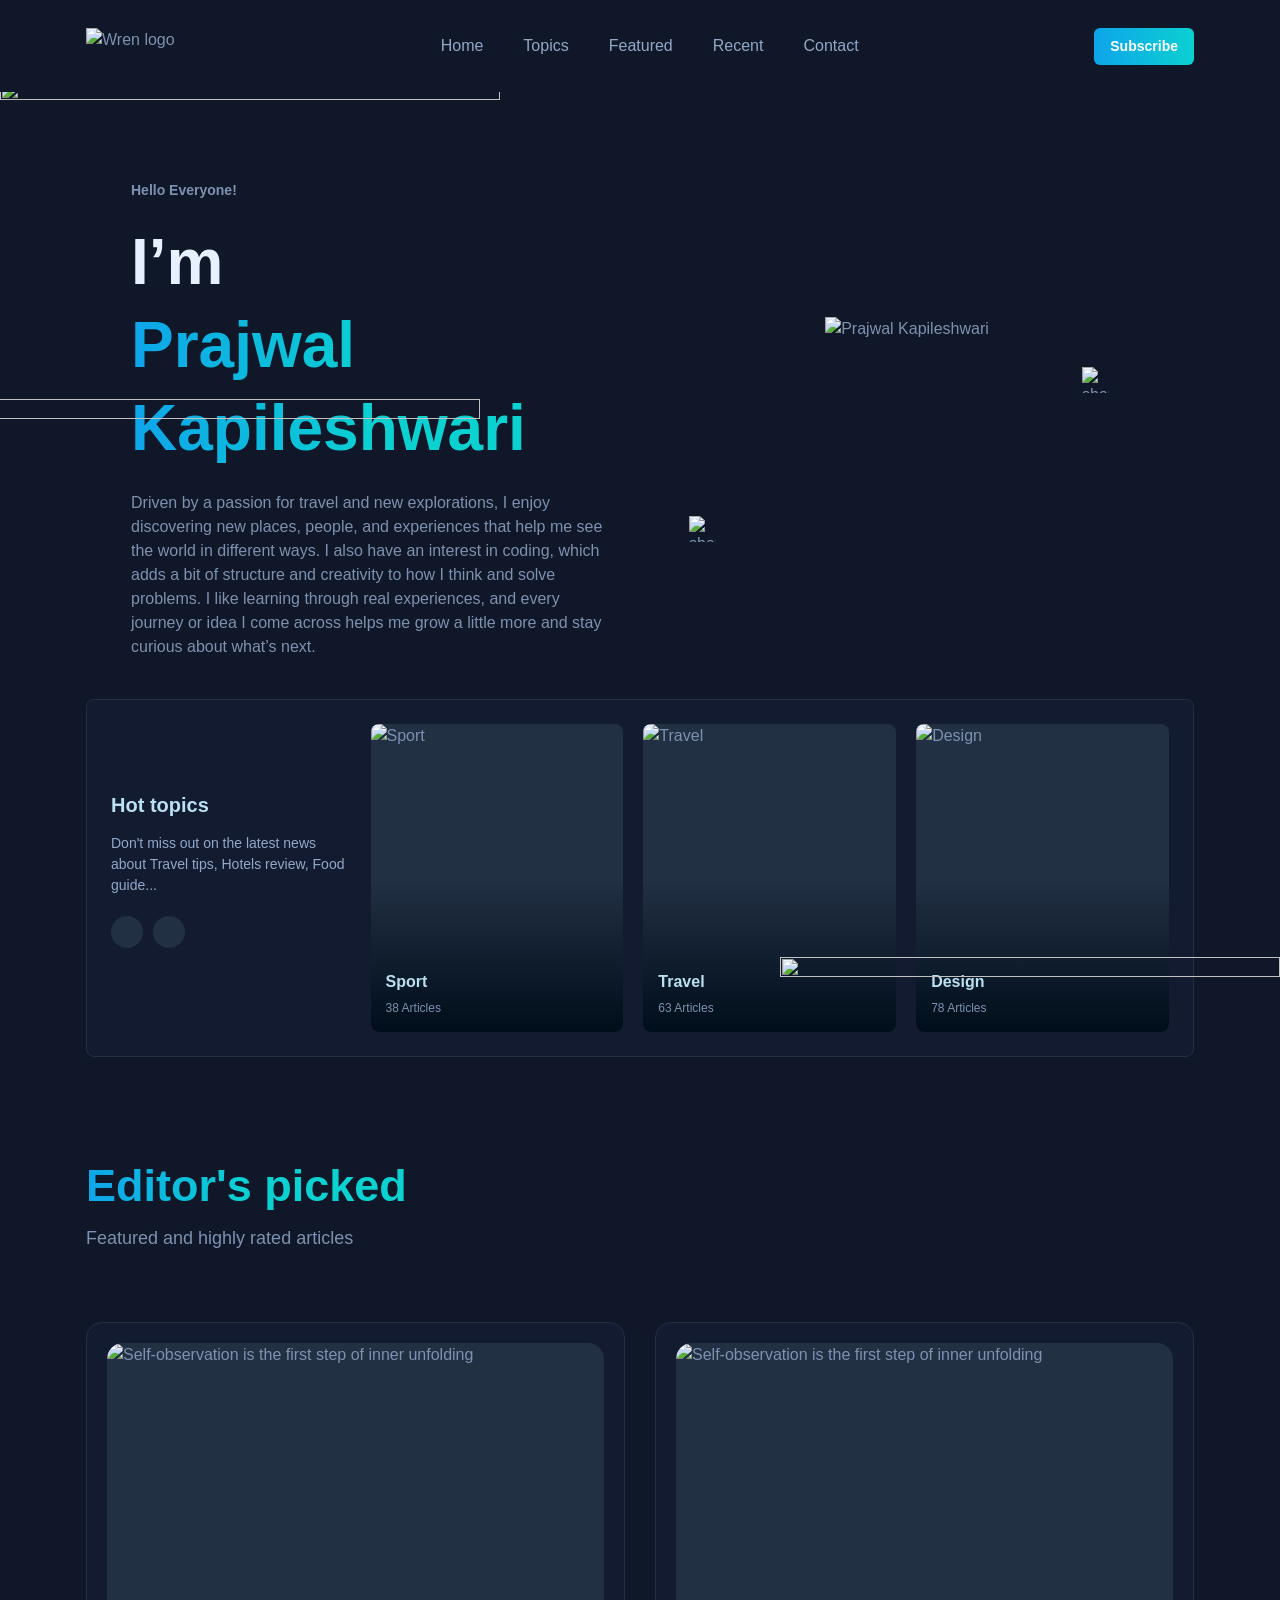
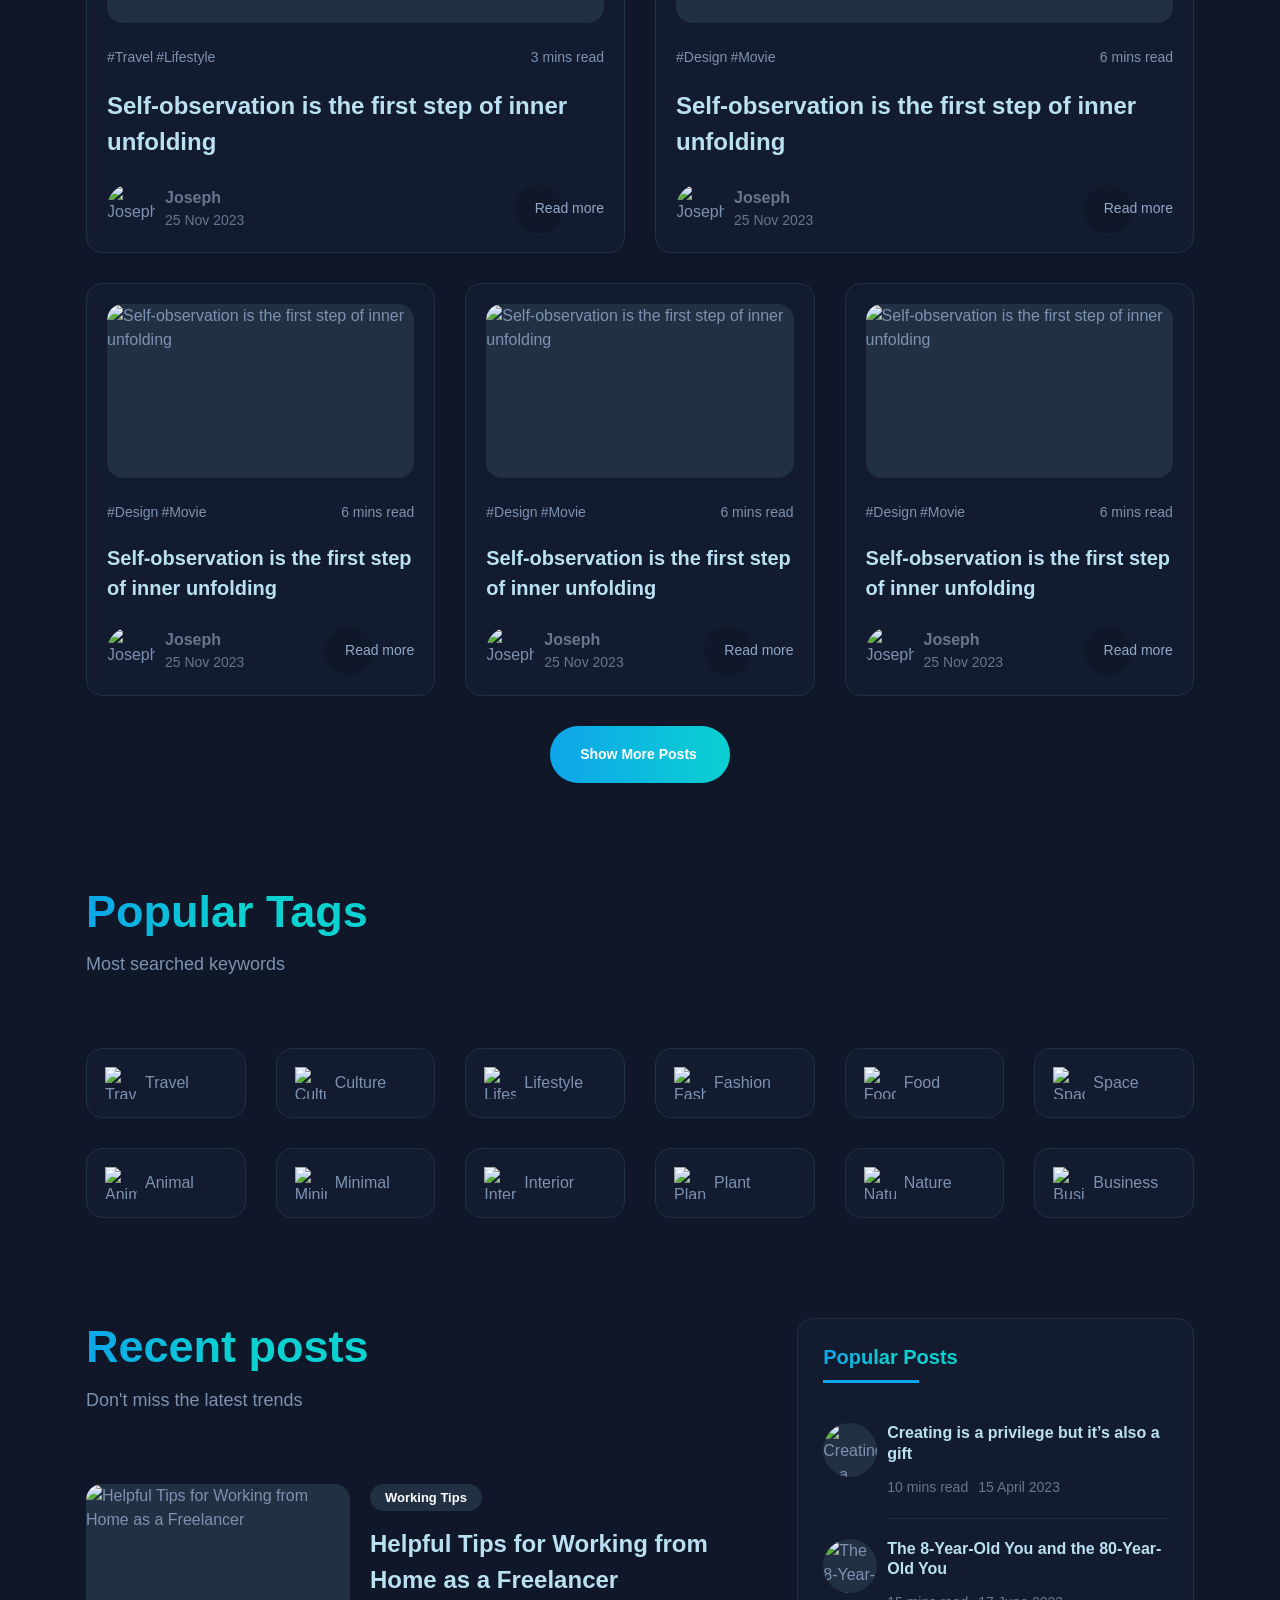
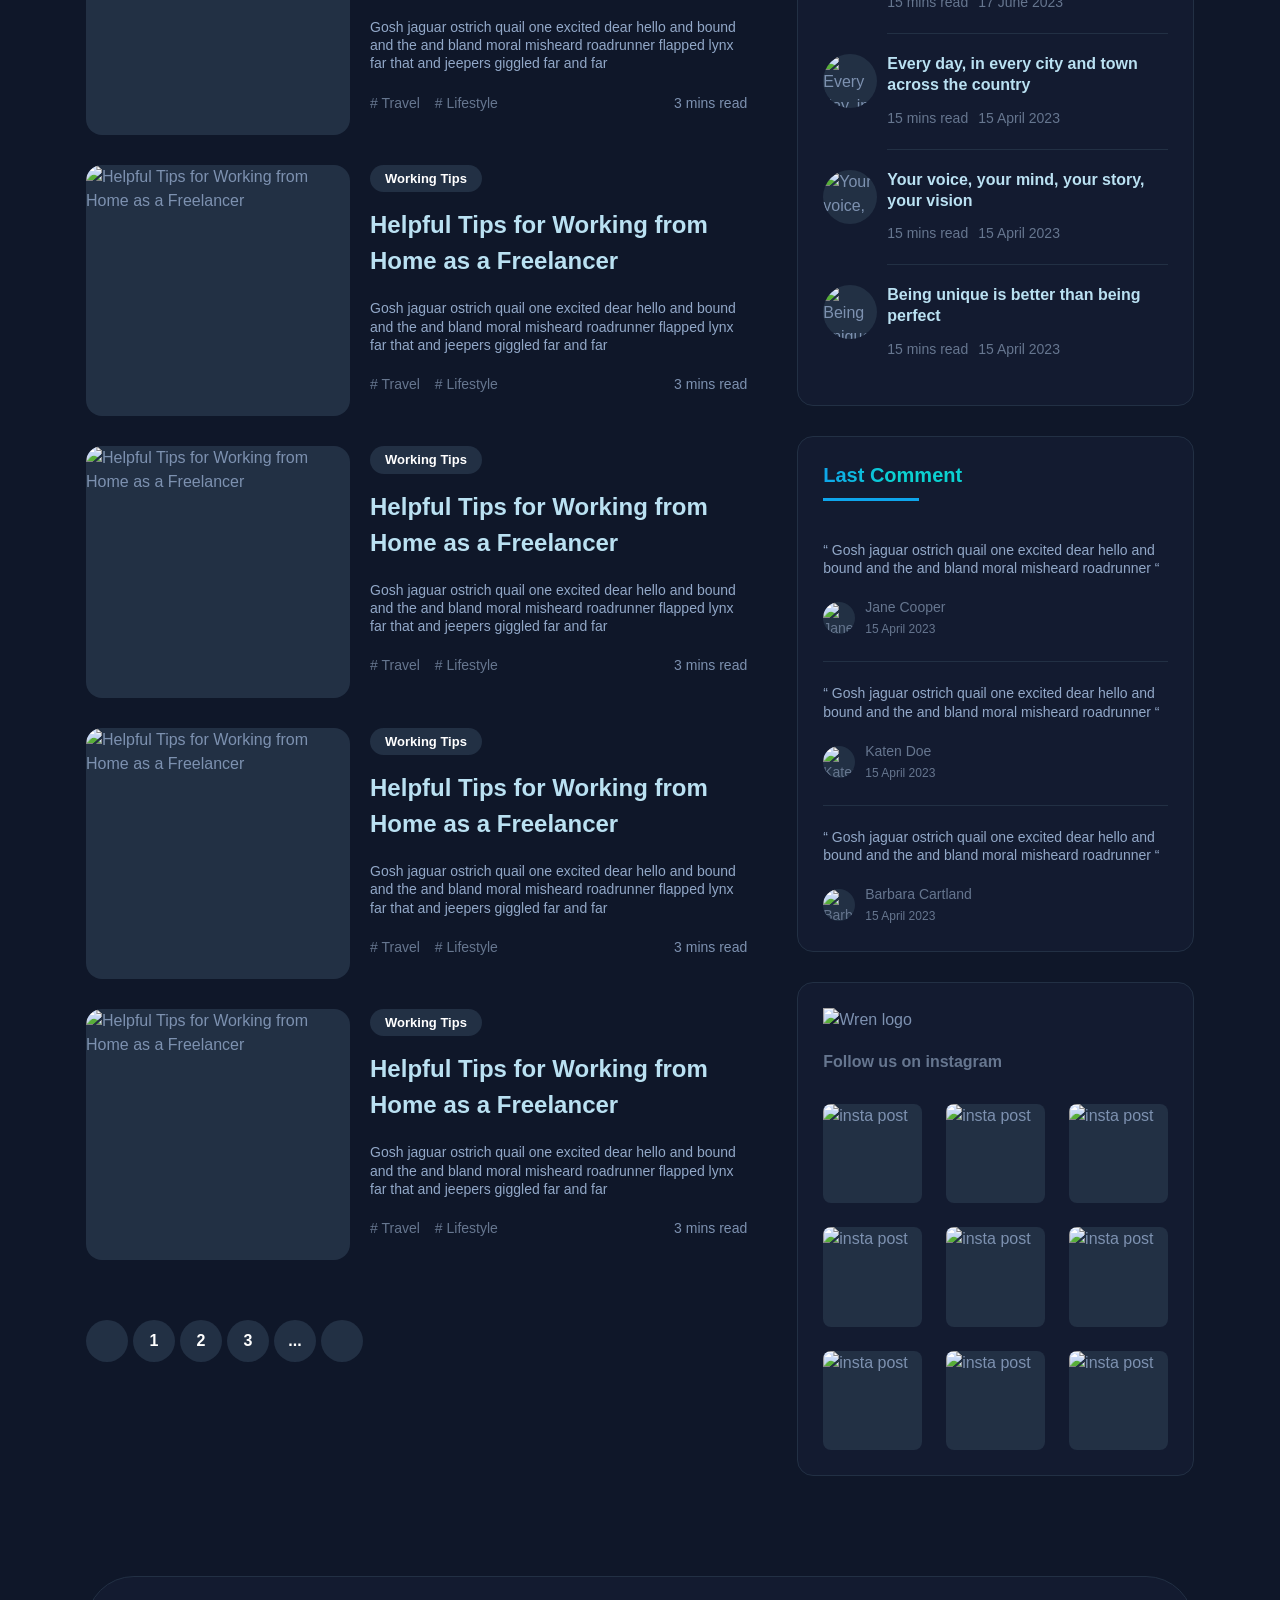
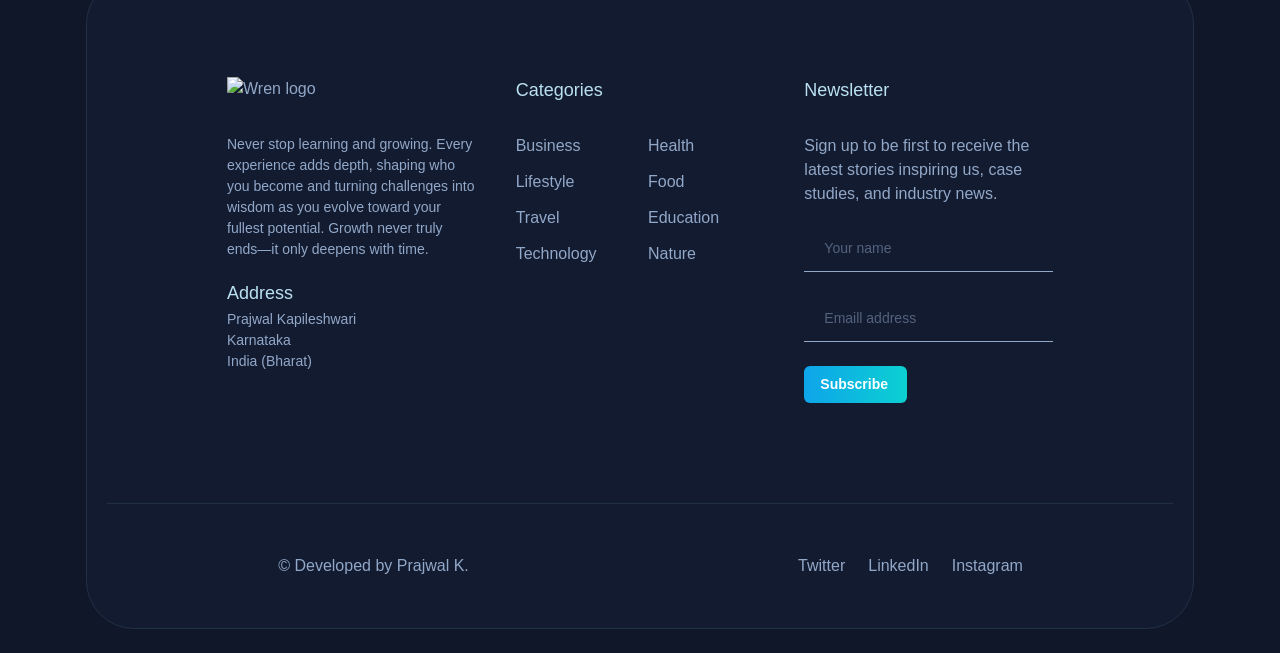
==== commit c59799b7: "commit" ====
--- a/index.html
+++ b/index.html
@@ -933,11 +933,11 @@
 
           <div class="post-aside grid-list">
 
-            <div class="card aside-card">
-
-              <h3 class="headline headline-2 aside-title">
+            <div class="card aside-card" id="recent-posts">
+
+              <h2 class="aside-title headline headline-2">
                 <span class="span">Popular Posts</span>
-              </h3>
+              </h2>
 
               <ul class="popular-list">
 
@@ -956,7 +956,7 @@
                       <div class="card-content">
 
                       <h4 class="headline headline-4 card-title">
-                        <a href="articles/creating-is-a-privilege.html" class="link hover-2">Creating is a privilege but it’s also a gift</a>
+                        <a href="./articles/creating-is-a-privilege.html" class="link hover-2">Creating is a privilege but it’s also a gift</a>
                       </h4>
                     
                       <div class="warpper">
@@ -975,19 +975,19 @@
 
                     <figure class="card-banner img-holder" style="--width: 64; --height: 64;">
                       <img src="./assets/images/popular-post-2.jpg" width="64" height="64" loading="lazy"
-                        alt="Being unique is better than being perfect" class="img-cover">
+                        alt="The 8-Year-Old You and the 80-Year-Old You" class="img-cover">
                     </figure>
 
                     <div class="card-content">
 
                       <h4 class="headline headline-4 card-title">
-                        <a href="#" class="link hover-2">Being unique is better than being perfect</a>
+                        <a href="./articles/eight-vs-eighty.html" class="link hover-2">The 8-Year-Old You and the 80-Year-Old You</a>
                       </h4>
 
                       <div class="warpper">
                         <p class="card-subtitle">15 mins read</p>
 
-                        <time class="publish-date" datetime="2023-04-15">15 April 2023</time>
+                        <time class="publish-date" datetime="2023-06-17">17 June 2023</time>
                       </div>
 
                     </div>
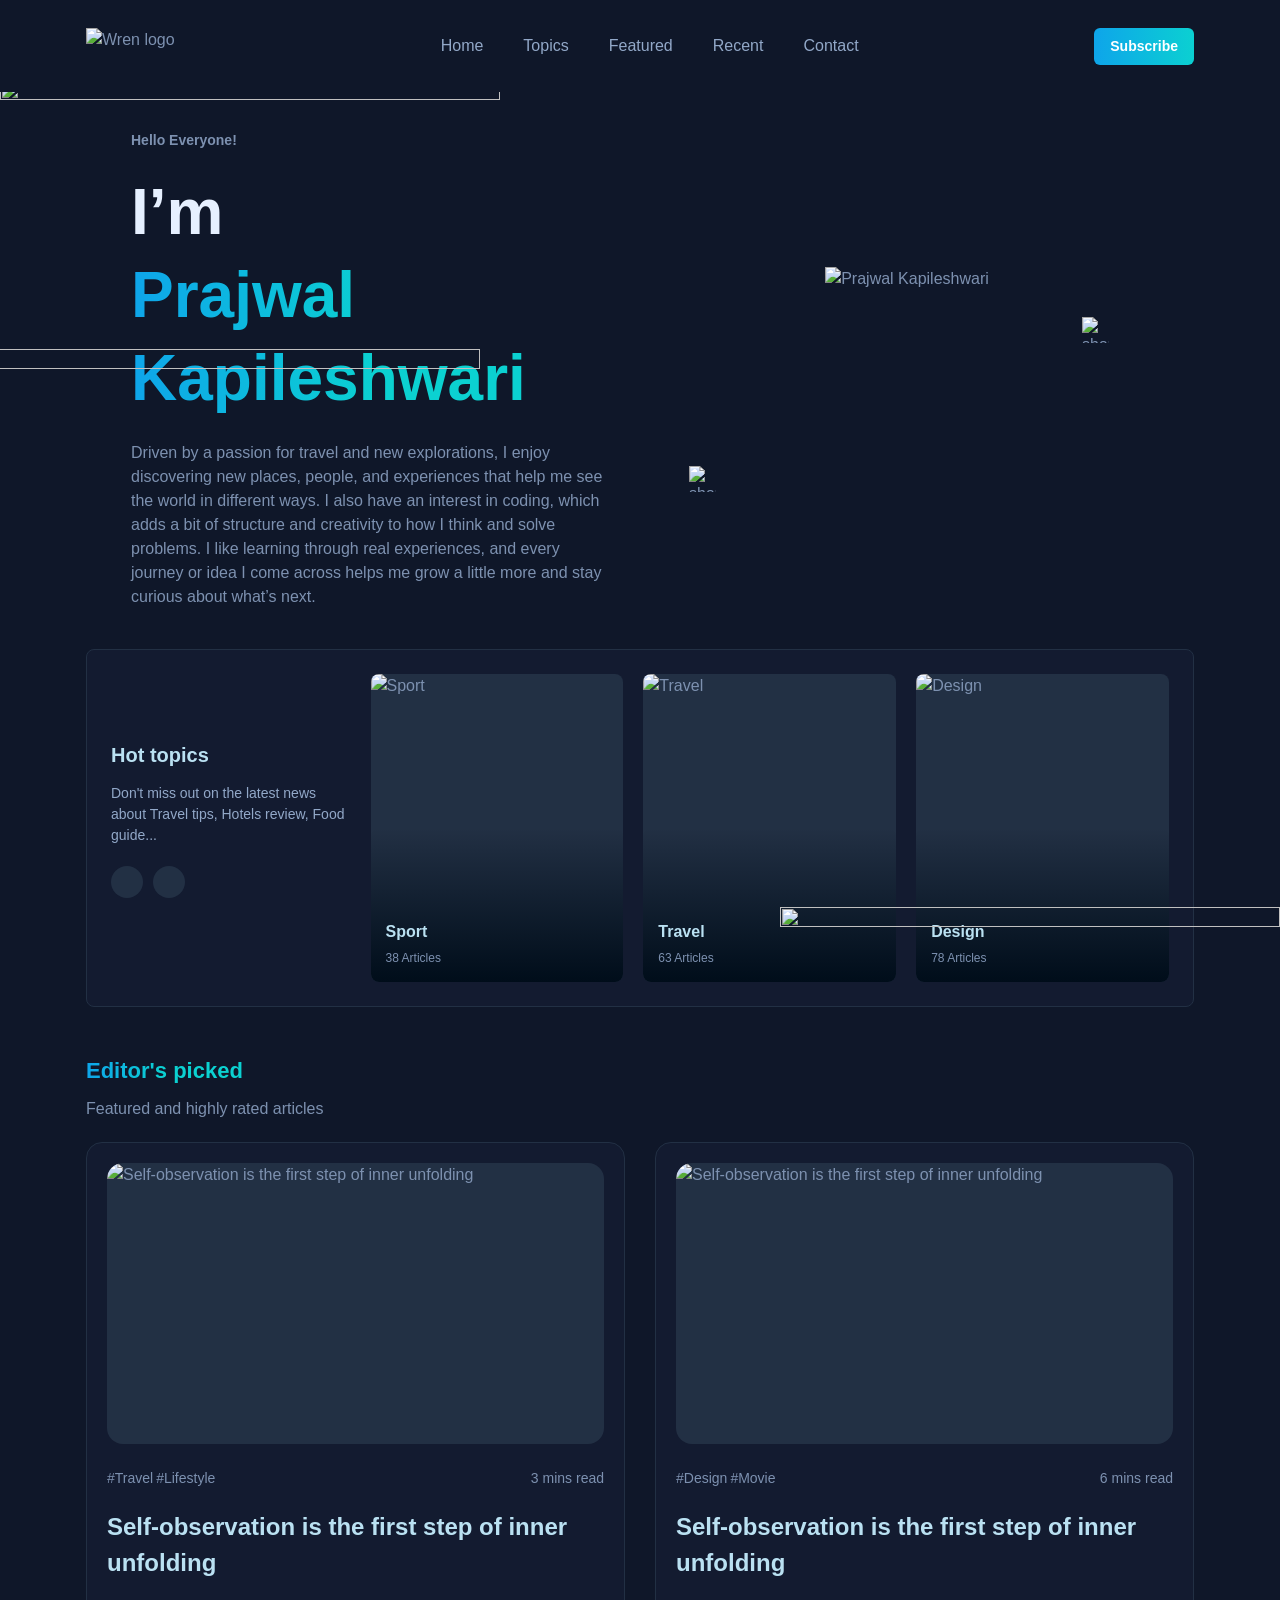
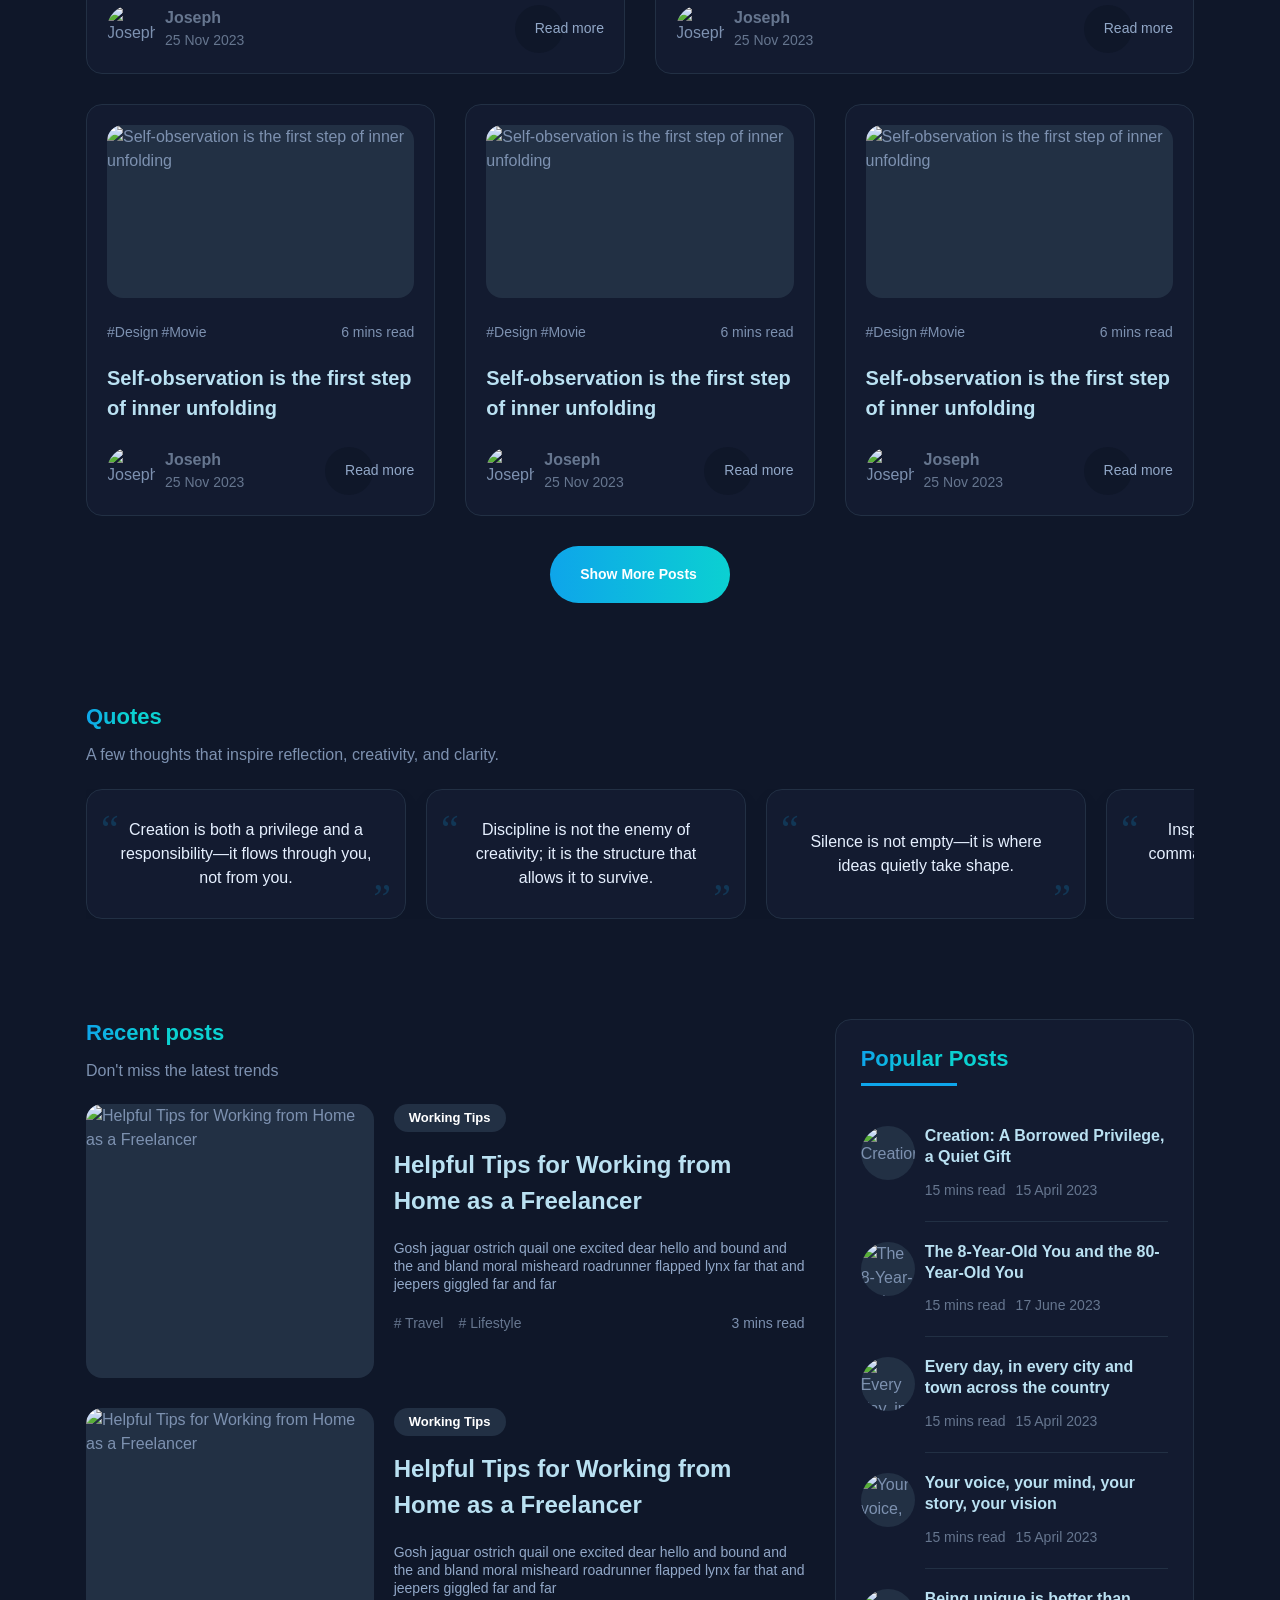
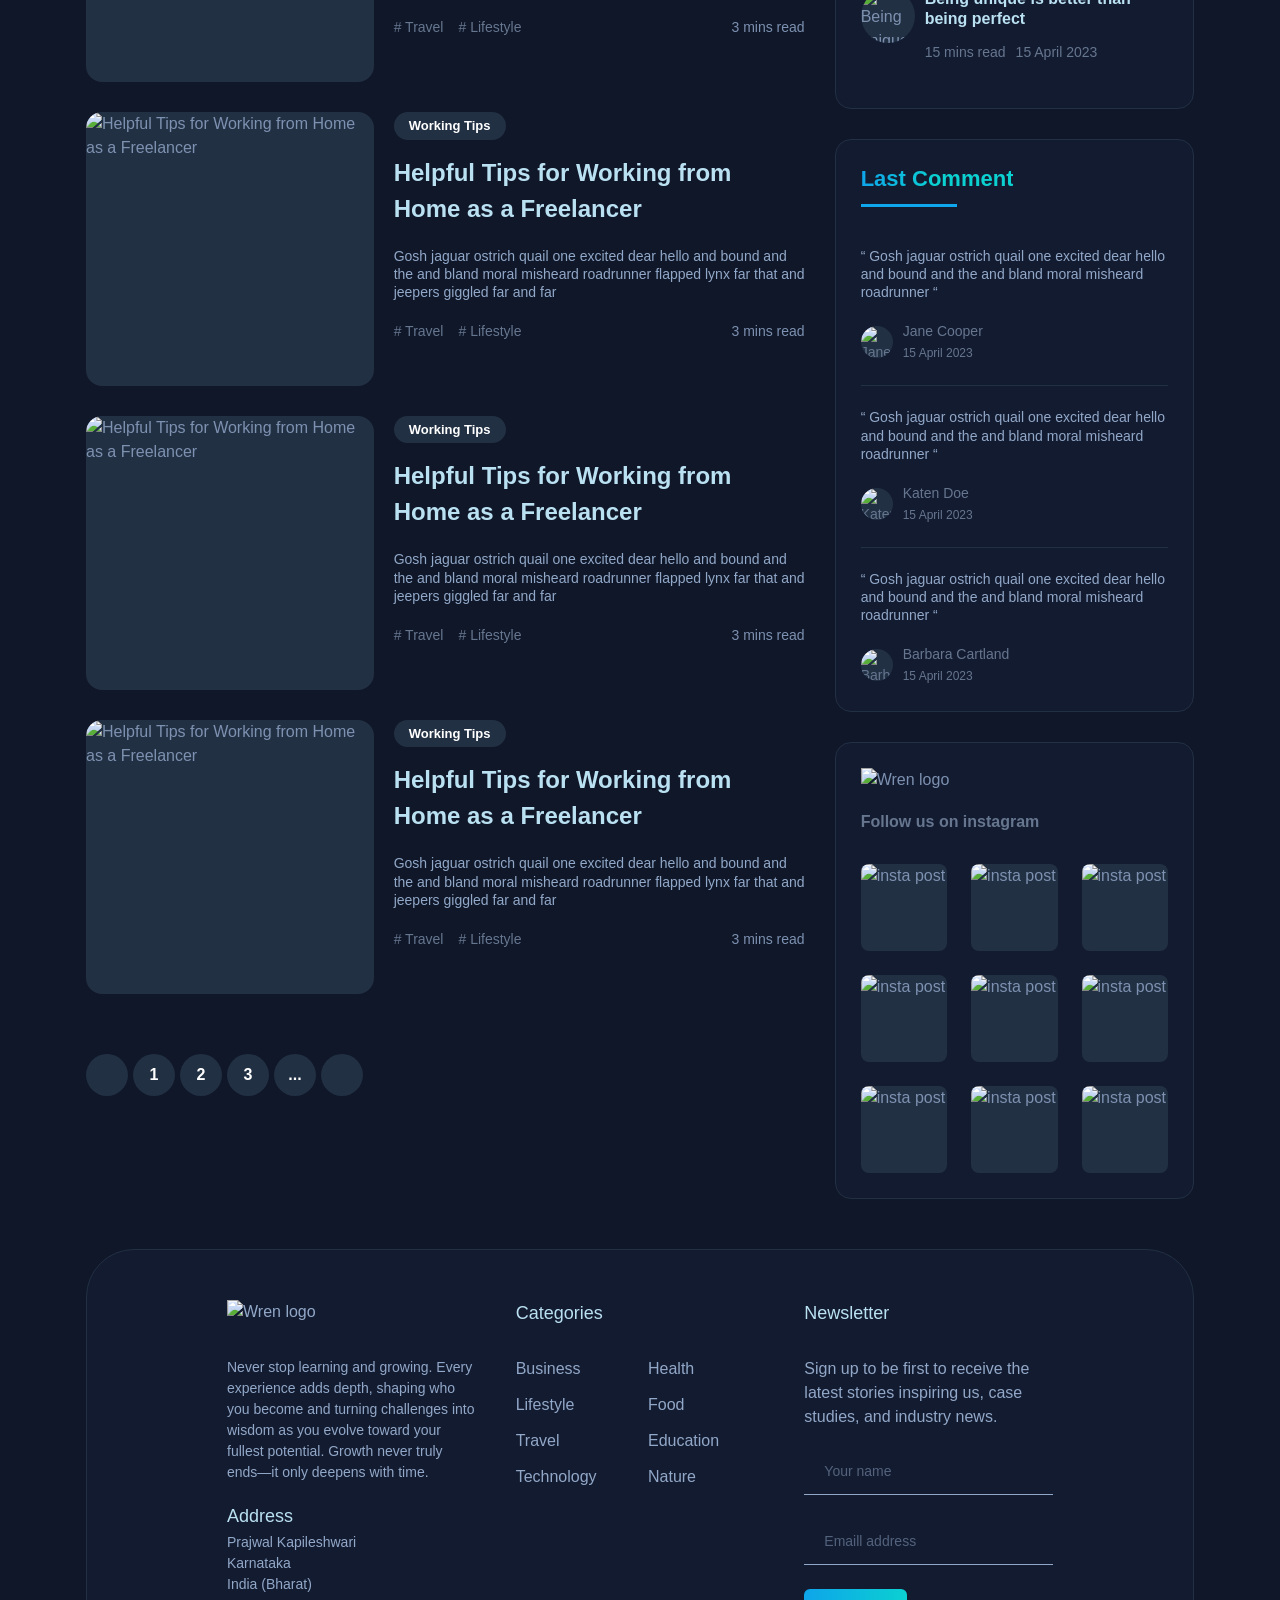
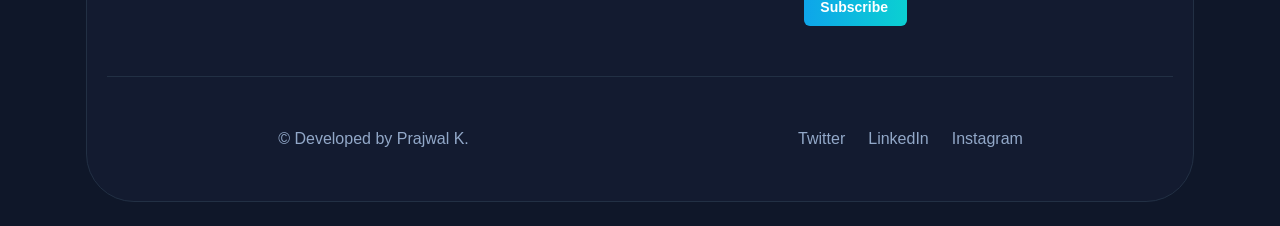
==== commit 4698d0ba: "commit all" ====
--- a/index.html
+++ b/index.html
@@ -566,128 +566,51 @@
       </section>
 
 
-
-
-
-      <!-- 
-        - #POPULAR TAGS
-      -->
-
-      <section class="tags" aria-labelledby="tag-label">
+      <!-- #QUOTES SECTION -->
+      <section class="quotes section" id="quotes" aria-labelledby="quotes-label">
         <div class="container">
 
-          <h2 class="headline headline-2 section-title" id="tag-label">
-            <span class="span">Popular Tags</span>
+          <h2 class="headline headline-2 section-title" id="quotes-label">
+            <span class="span">Quotes</span>
           </h2>
 
           <p class="section-text">
-            Most searched keywords
+            A few thoughts that inspire reflection, creativity, and clarity.
           </p>
 
-          <ul class="grid-list">
-
-            <li>
-              <button class="card tag-btn">
-                <img src="./assets/images/tag1.png" width="32" height="32" loading="lazy" alt="Travel">
-
-                <p class="btn-text">Travel</p>
-              </button>
-            </li>
-
-            <li>
-              <button class="card tag-btn">
-                <img src="./assets/images/tag2.png" width="32" height="32" loading="lazy" alt="Culture">
-
-                <p class="btn-text">Culture</p>
-              </button>
-            </li>
-
-            <li>
-              <button class="card tag-btn">
-                <img src="./assets/images/tag3.png" width="32" height="32" loading="lazy" alt="Lifestyle">
-
-                <p class="btn-text">Lifestyle</p>
-              </button>
-            </li>
-
-            <li>
-              <button class="card tag-btn">
-                <img src="./assets/images/tag4.png" width="32" height="32" loading="lazy" alt="Fashion">
-
-                <p class="btn-text">Fashion</p>
-              </button>
-            </li>
-
-            <li>
-              <button class="card tag-btn">
-                <img src="./assets/images/tag5.png" width="32" height="32" loading="lazy" alt="Food">
-
-                <p class="btn-text">Food</p>
-              </button>
-            </li>
-
-            <li>
-              <button class="card tag-btn">
-                <img src="./assets/images/tag6.png" width="32" height="32" loading="lazy" alt="Space">
-
-                <p class="btn-text">Space</p>
-              </button>
-            </li>
-
-            <li>
-              <button class="card tag-btn">
-                <img src="./assets/images/tag7.png" width="32" height="32" loading="lazy" alt="Animal">
-
-                <p class="btn-text">Animal</p>
-              </button>
-            </li>
-
-            <li>
-              <button class="card tag-btn">
-                <img src="./assets/images/tag8.png" width="32" height="32" loading="lazy" alt="Minimal">
-
-                <p class="btn-text">Minimal</p>
-              </button>
-            </li>
-
-            <li>
-              <button class="card tag-btn">
-                <img src="./assets/images/tag9.png" width="32" height="32" loading="lazy" alt="Interior">
-
-                <p class="btn-text">Interior</p>
-              </button>
-            </li>
-
-            <li>
-              <button class="card tag-btn">
-                <img src="./assets/images/tag10.png" width="32" height="32" loading="lazy" alt="Plant">
-
-                <p class="btn-text">Plant</p>
-              </button>
-            </li>
-
-            <li>
-              <button class="card tag-btn">
-                <img src="./assets/images/tag11.png" width="32" height="32" loading="lazy" alt="Nature">
-
-                <p class="btn-text">Nature</p>
-              </button>
-            </li>
-
-            <li>
-              <button class="card tag-btn">
-                <img src="./assets/images/tag12.png" width="32" height="32" loading="lazy" alt="Business">
-
-                <p class="btn-text">Business</p>
-              </button>
-            </li>
-
-          </ul>
+          <!-- SCROLLER WRAPPER -->
+          <div class="quotes-scroller">
+
+            <div class="quotes-track">
+
+  <!-- ORIGINAL -->
+  <div class="quote-card"><blockquote>Creation is both a privilege and a responsibility—it flows through you, not from you.</blockquote></div>
+
+  <div class="quote-card"><blockquote>Discipline is not the enemy of creativity; it is the structure that allows it to survive.</blockquote></div>
+
+  <div class="quote-card"><blockquote>Silence is not empty—it is where ideas quietly take shape.</blockquote></div>
+
+  <div class="quote-card"><blockquote>Inspiration doesn’t arrive on command; it arrives to those who are prepared.</blockquote></div>
+
+  <div class="quote-card"><blockquote>Not creating is also part of the creative process.</blockquote></div>
+
+  <!-- DUPLICATE (IMPORTANT FOR LOOP) -->
+  <div class="quote-card"><blockquote>Creation is both a privilege and a responsibility—it flows through you, not from you.</blockquote></div>
+
+  <div class="quote-card"><blockquote>Discipline is not the enemy of creativity; it is the structure that allows it to survive.</blockquote></div>
+
+  <div class="quote-card"><blockquote>Silence is not empty—it is where ideas quietly take shape.</blockquote></div>
+
+  <div class="quote-card"><blockquote>Inspiration doesn’t arrive on command; it arrives to those who are prepared.</blockquote></div>
+
+  <div class="quote-card"><blockquote>Not creating is also part of the creative process.</blockquote></div>
+
+</div>
+
+          </div>
 
         </div>
       </section>
-
-
 
 
 
@@ -949,18 +872,18 @@
                             width="64"
                             height="64"
                             loading="lazy"
-                            alt="Creating is a privilege but it’s also a gift"
+                            alt="Creation: A Borrowed Privilege, a Quiet Gift"
                             class="img-cover">
                           
                       </figure>
                       <div class="card-content">
 
                       <h4 class="headline headline-4 card-title">
-                        <a href="./articles/creating-is-a-privilege.html" class="link hover-2">Creating is a privilege but it’s also a gift</a>
+                        <a href="./articles/creating-is-a-privilege.html" class="link hover-2">Creation: A Borrowed Privilege, a Quiet Gift</a>
                       </h4>
                     
                       <div class="warpper">
-                        <p class="card-subtitle">10 mins read</p>
+                        <p class="card-subtitle">15 mins read</p>
 
                         <time class="publish-date" datetime="2023-04-15">15 April 2023</time>
                       </div>
@@ -1405,9 +1328,6 @@
   </a>
 
 
-
-
-
   <!-- 
     - custom js link
   -->
--- a/assets/css/style.css
+++ b/assets/css/style.css
@@ -197,7 +197,11 @@
   #REUSED STYLE
 \*-----------------------------------*/
 
-.container { padding-inline: 16px; }
+.container {
+  max-width: 1140px;
+  margin-inline: auto;
+  padding-inline: 16px;
+}
 
 .hover-1,
 .hover-2 { transition: var(--transition-1); }
@@ -228,7 +232,10 @@
   font-weight: var(--weight-extraBold);
 }
 
-.headline-2 { font-size: var(--fontSize-2); }
+
+.headline-2 {
+  font-size: clamp(1.6rem, 2.2vw, 2.2rem);
+}
 
 .headline-3 {
   font-size: var(--fontSize-2);
@@ -240,8 +247,10 @@
 .headline .span {
   background-image: var(--gradient-1);
   display: inline-block;
+  
   -webkit-text-fill-color: transparent;
   -webkit-background-clip: text;
+  background-clip: text;
 }
 
 .btn {
@@ -292,8 +301,15 @@
 .section { padding-block: var(--section-padding); }
 
 .section-text {
-  font-size: var(--fontSize-3);
-  margin-block-end: 70px;
+  margin: 0;
+  margin-bottom: 2rem;
+  text-align: justify;
+  text-justify: inter-word;
+  line-height: 1.7;
+}
+
+.section-text + .section-text {
+  margin-top: 1rem;
 }
 
 .grid-list {
@@ -1008,7 +1024,7 @@
      * spacing
      */
 
-    --section-padding: 100px;
+    --section-padding: 50px;
 
   }
 
@@ -1336,4 +1352,157 @@
     padding-inline: 120px;
   }
 
-}
+/**
+   * Modification from a Friend
+   */
+
+  .recent-post .container {
+  display: grid;
+  grid-template-columns: 2fr 1fr;
+  gap: 30px;
+  align-items: start;
+}
+
+@media (max-width: 992px) {
+  .recent-post .container {
+    grid-template-columns: 1fr;
+  }
+}
+  
+ 
+}
+
+
+
+/* IMAGE SECTION */
+.article-hero-media {
+  width: 100%;
+  margin-top: 120px; /* space from navbar */
+}
+
+.article-hero-media img {
+  width: 100%;
+  display: block;
+  border-radius: var(--radius-16);
+}
+
+.article-title {
+  font-size: 4.5rem;
+  font-weight: 800;
+  line-height: 1.6;
+  color: var(--text-alice-blue);
+  text-align: center;
+  margin-bottom: 5px;
+}
+
+.article-section-title {
+  font-size: 1.4rem;
+  font-weight: 700;
+  color: var(--text-alice-blue);
+  margin-top: 40px;
+  margin-bottom: 10px;
+  text-transform: uppercase;
+  letter-spacing: 1px;
+}
+
+/* TEXT SECTION */
+.article-header-text {
+  text-align: center;
+  margin-top: 30px;
+  max-width: 1140px;
+  margin-inline: auto;
+  padding-inline: 16px;
+  font-size: 3rem;
+}
+
+/* subtitle SECTION */
+.article-subtitle {
+  font-size: 2rem;
+  color: var(--text-alice-blue);
+  line-height: 1.6;
+  opacity: 0.9;
+}
+
+
+
+/*-----------------------------------*\
+  #QUOTES SCROLLER (FIXED)
+\*-----------------------------------*/
+
+.quotes {
+  background-color: var(--bg-oxford-blue-2);
+  overflow: hidden;
+}
+
+.quotes-scroller {
+  width: 100%;
+  overflow: hidden;
+  position: relative;
+}
+
+.quotes-track {
+  display: flex;
+  gap: 20px;
+  width: max-content;
+  animation: scrollQuotes 60s linear infinite;
+  will-change: transform;
+}
+
+/* Card */
+.quote-card {
+  min-width: 320px;
+  max-width: 320px;
+  padding: 28px;
+  border-radius: var(--radius-16);
+  background-color: var(--bg-oxford-blue);
+  border: 1px solid var(--border-prussian-blue);
+  box-shadow: var(--shadow-1);
+  position: relative;
+
+  display: flex;
+  align-items: center;
+  justify-content: center;
+  text-align: center;
+}
+
+/* Quote text */
+.quote-card blockquote {
+  font-size: var(--fontSize-4);
+  line-height: var(--lineHeight-2);
+  color: var(--text-alice-blue);
+  font-weight: var(--weight-medium);
+}
+
+/* decorative quotes */
+.quote-card::before {
+  content: "“";
+  position: absolute;
+  top: 10px;
+  left: 14px;
+  font-size: 4rem;
+  color: var(--bg-carolina-blue);
+  opacity: 0.2;
+  font-family: serif;
+}
+
+.quote-card::after {
+  content: "”";
+  position: absolute;
+  bottom: -10px;
+  right: 14px;
+  font-size: 4rem;
+  color: var(--bg-carolina-blue);
+  opacity: 0.2;
+  font-family: serif;
+}
+
+/* Animation */
+@keyframes scrollQuotes {
+  0% { transform: translateX(0); }
+  100% { transform: translateX(-50%); }
+}
+
+/* Pause on hover */
+.quotes-scroller:hover .quotes-track {
+  animation-play-state: paused;
+}
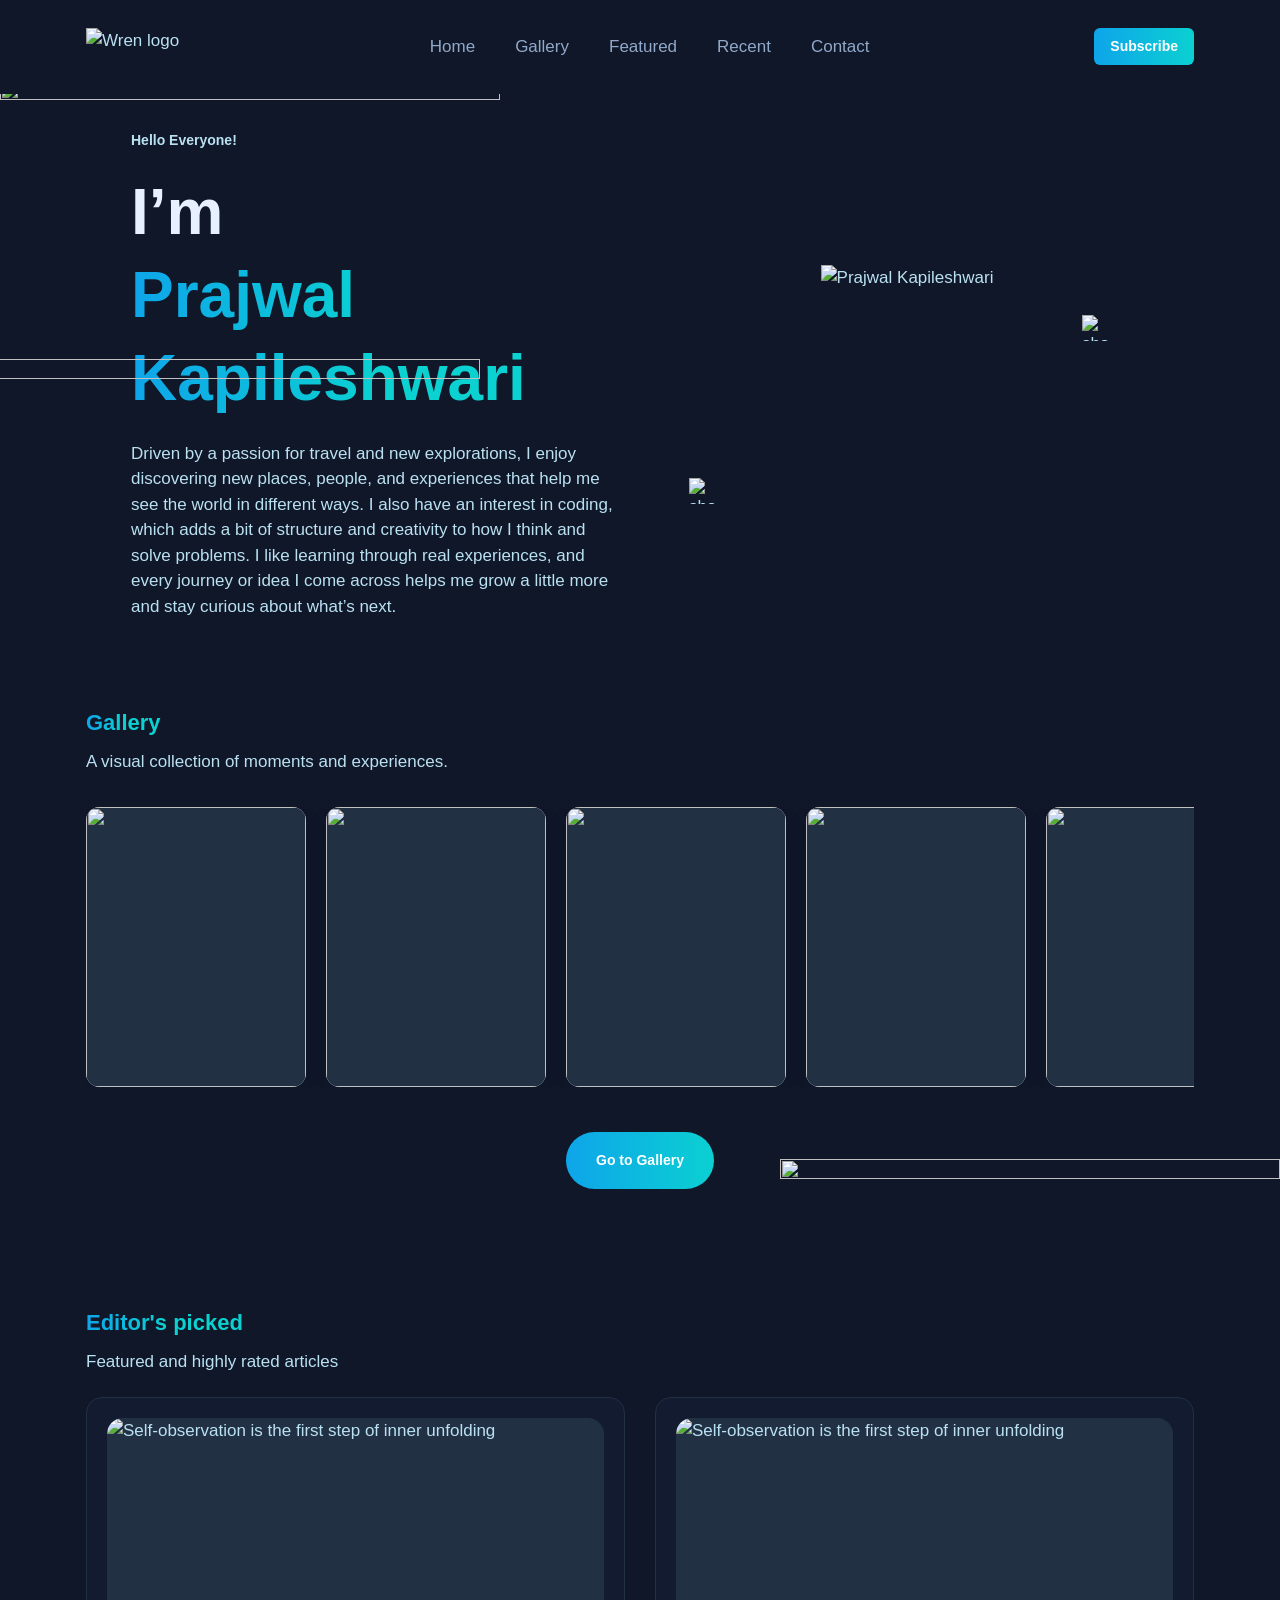
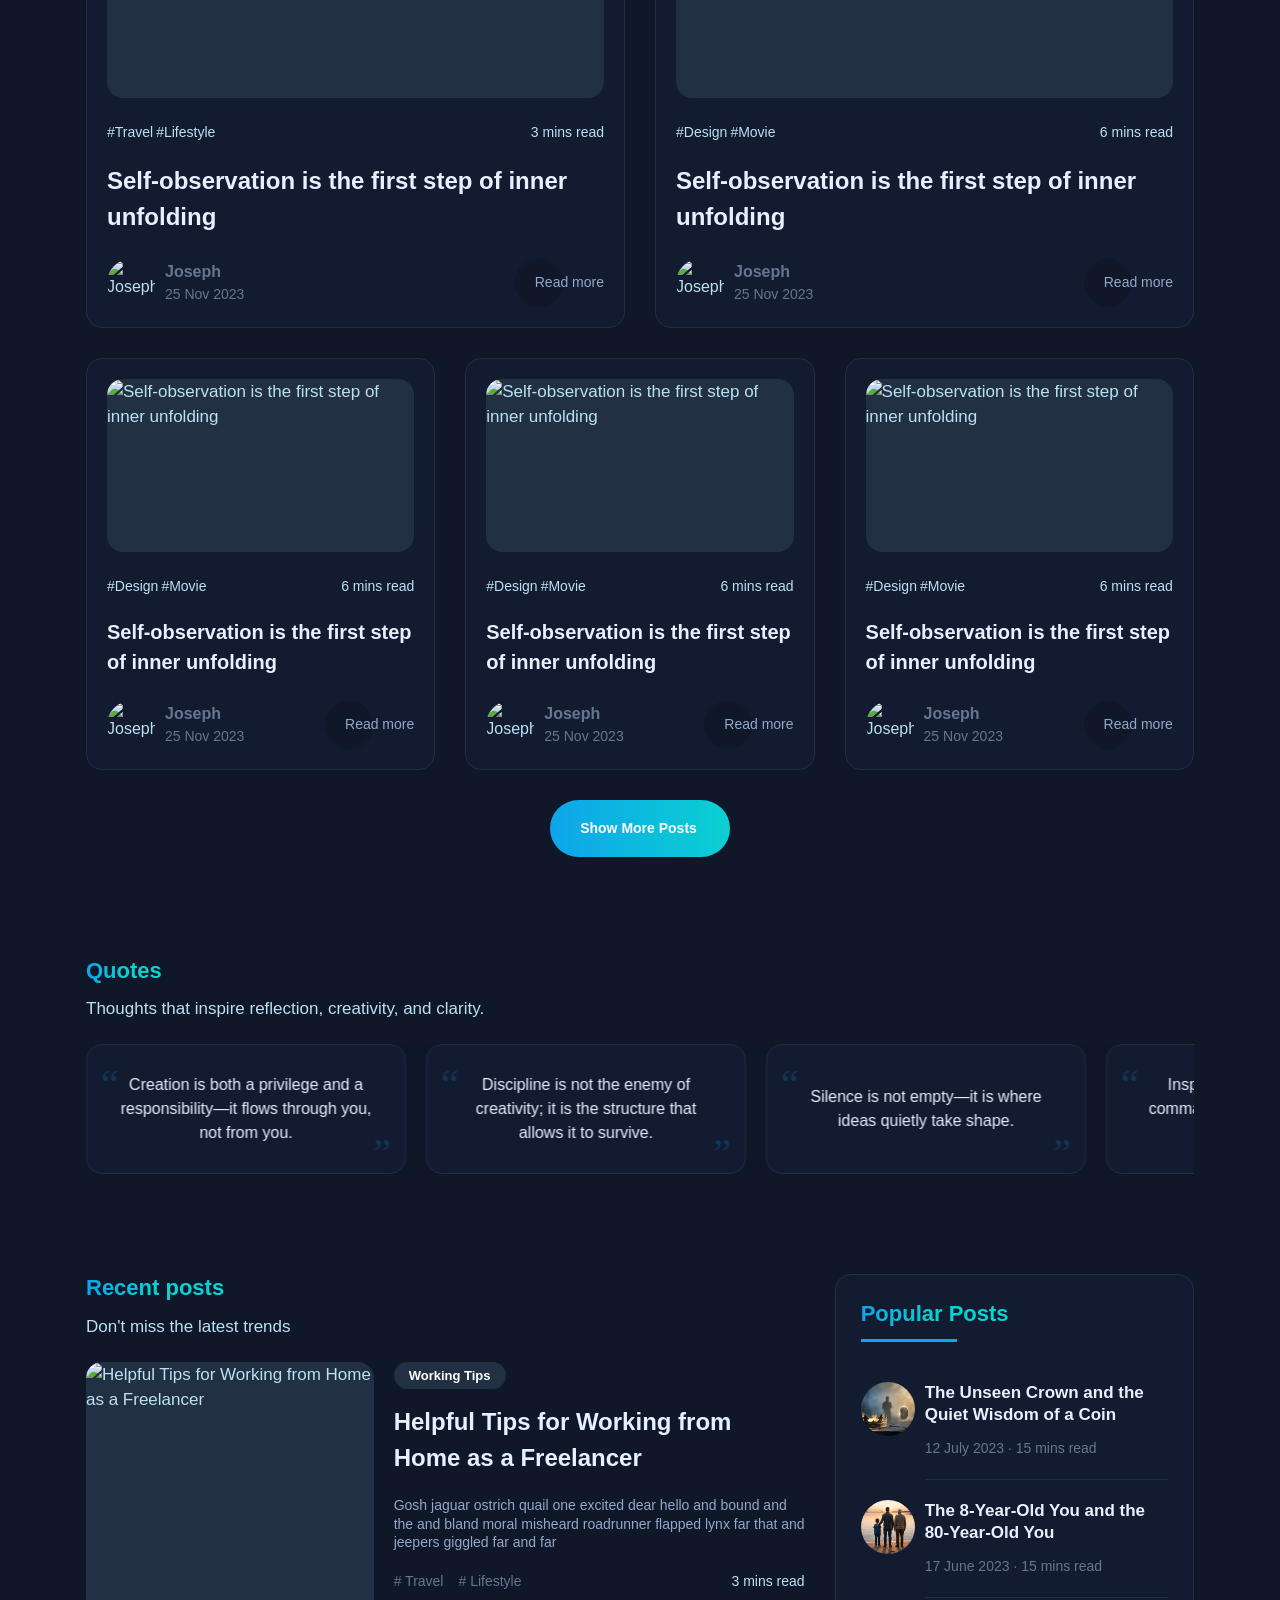
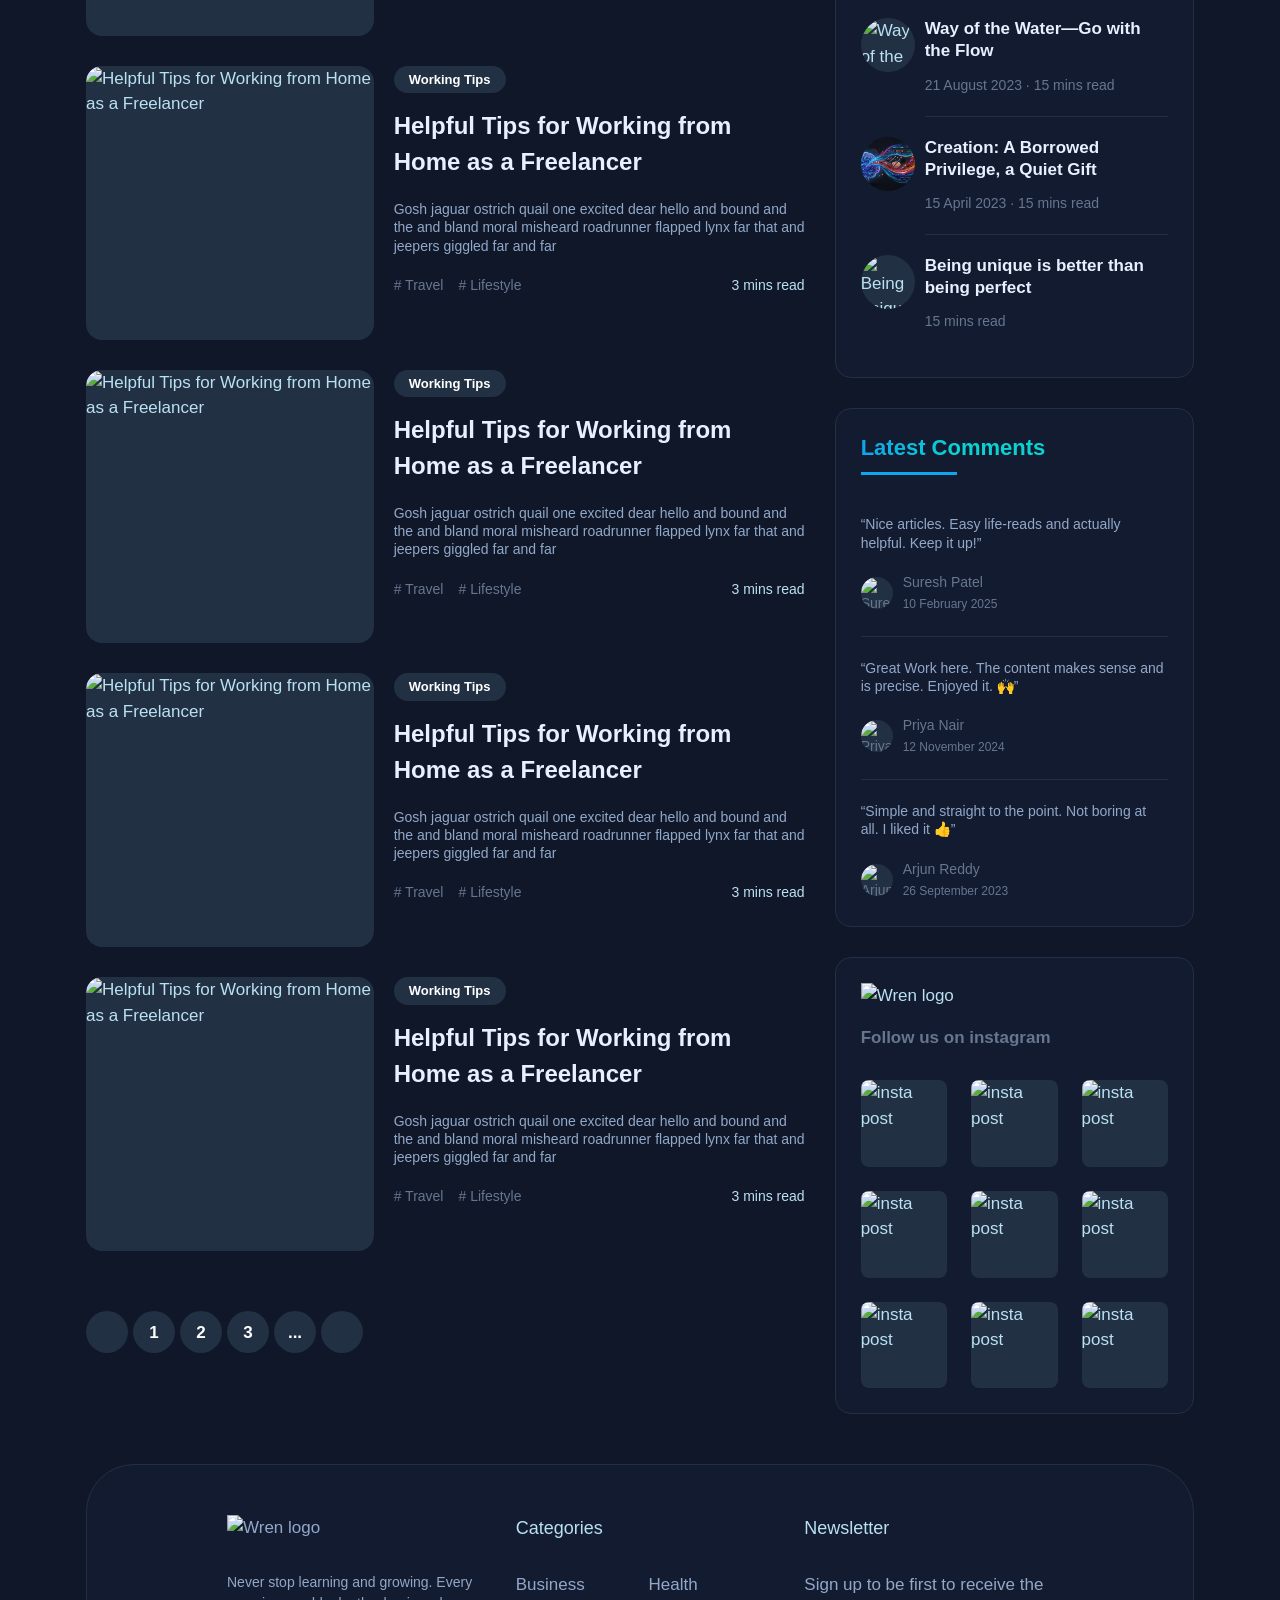
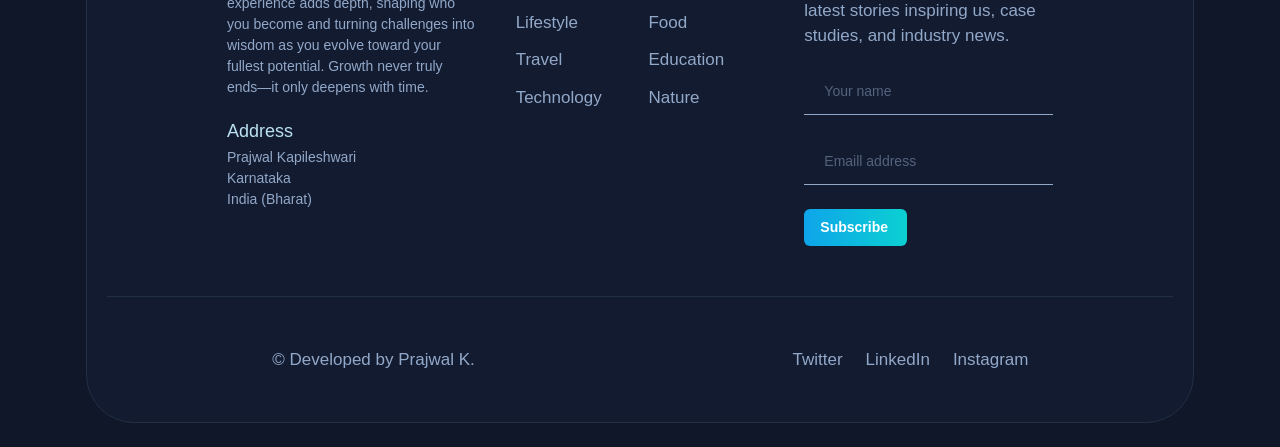
==== commit 89f5a210: "c" ====
--- a/index.html
+++ b/index.html
@@ -69,7 +69,7 @@
 
         <ul class="navbar-list">
           <li><a href="#" class="navbar-link hover-1" data-nav-toggler>Home</a></li>
-          <li><a href="#topics" class="navbar-link hover-1" data-nav-toggler>Topics</a></li>
+          <li><a href="#gallery" class="navbar-link hover-1" data-nav-toggler>Gallery</a></li>
           <li><a href="#featured" class="navbar-link hover-1" data-nav-toggler>Featured</a></li>
           <li><a href="#recent" class="navbar-link hover-1" data-nav-toggler>Recent</a></li>
           <li><a href="#contact" class="navbar-link hover-1" data-nav-toggler>Contact</a></li>
@@ -141,131 +141,92 @@
 
 
 
-
-
-      <!-- 
-        - #TOPICS
-      -->
-
-      <section class="topics" id="topics" aria-labelledby="topic-label">
+      <!-- #GALLERY -->
+      <section class="gallery section" id="gallery" aria-labelledby="gallery-label">
         <div class="container">
 
-          <div class="card topic-card">
-
-            <div class="card-content">
-
-              <h2 class="headline headline-2 section-title card-title" id="topic-label">
-                Hot topics
-              </h2>
-
-              <p class="card-text">
-                Don't miss out on the latest news about Travel tips, Hotels review, Food guide...
-              </p>
-
-              <div class="btn-group">
-                <button class="btn-icon" aria-label="previous" data-slider-prev>
-                  <ion-icon name="arrow-back" aria-hidden="true"></ion-icon>
-                </button>
-
-                <button class="btn-icon" aria-label="next" data-slider-next>
-                  <ion-icon name="arrow-forward" aria-hidden="true"></ion-icon>
-                </button>
+          <h2 class="headline headline-2 section-title" id="gallery-label">
+            <span class="span">Gallery</span>
+          </h2>
+
+          <p class="section-text">
+            A visual collection of moments and experiences.
+          </p>
+
+          <!-- SCROLLER WRAPPER  -->
+          <div class="gallery-scroller">
+
+            <div class="gallery-track">
+
+              <!-- ITEM 1 -->
+              <div class="gallery-card">
+                <figure class="img-holder">
+                  <img src="./assets/images/topic-1.png" class="img-cover">
+                </figure>
+                
               </div>
 
+              <!-- ITEM 2 -->
+              <div class="gallery-card">
+                <figure class="img-holder">
+                  <img src="./assets/images/topic-2.png" class="img-cover">
+                </figure>
+                
+              </div>
+
+              <!-- ITEM 3 -->
+              <div class="gallery-card">
+                <figure class="img-holder">
+                  <img src="./assets/images/topic-3.png" class="img-cover">
+                </figure>
+                
+              </div>
+
+              <!-- ITEM 4 -->
+              <div class="gallery-card">
+                <figure class="img-holder">
+                  <img src="./assets/images/topic-4.png" class="img-cover">
+                </figure>
+                
+              </div>
+
+              <!-- ITEM 5 -->
+              <div class="gallery-card">
+                <figure class="img-holder">
+                  <img src="./assets/images/topic-5.png" class="img-cover">
+                </figure>
+                
+              </div>
+
+              <!-- DUPLICATE FOR LOOP (important for smooth infinite scroll) -->
+              <div class="gallery-card">
+                <figure class="img-holder">
+                  <img src="./assets/images/topic-1.png" class="img-cover">
+                </figure>
+                
+              </div>
+
+              <div class="gallery-card">
+                <figure class="img-holder">
+                  <img src="./assets/images/topic-2.png" class="img-cover">
+                </figure>
+                
+              </div>
+
+              <div class="gallery-card">
+                <figure class="img-holder">
+                  <img src="./assets/images/topic-3.png" class="img-cover">
+                </figure>
+                
+              </div>
+
             </div>
 
-            <div class="slider" data-slider>
-              <ul class="slider-list" data-slider-container>
-
-                <li class="slider-item">
-                  <a href="#" class="slider-card">
-
-                    <figure class="slider-banner img-holder" style="--width: 507; --height: 618;">
-                      <img src="./assets/images/topic-1.png" width="507" height="618" loading="lazy" alt="Sport"
-                        class="img-cover">
-                    </figure>
-
-                    <div class="slider-content">
-                      <span class="slider-title">Sport</span>
-
-                      <p class="slider-subtitle">38 Articles</p>
-                    </div>
-
-                  </a>
-                </li>
-
-                <li class="slider-item">
-                  <a href="#" class="slider-card">
-
-                    <figure class="slider-banner img-holder" style="--width: 507; --height: 618;">
-                      <img src="./assets/images/topic-2.png" width="507" height="618" loading="lazy" alt="Travel"
-                        class="img-cover">
-                    </figure>
-
-                    <div class="slider-content">
-                      <span class="slider-title">Travel</span>
-
-                      <p class="slider-subtitle">63 Articles</p>
-                    </div>
-
-                  </a>
-                </li>
-
-                <li class="slider-item">
-                  <a href="#" class="slider-card">
-
-                    <figure class="slider-banner img-holder" style="--width: 507; --height: 618;">
-                      <img src="./assets/images/topic-3.png" width="507" height="618" loading="lazy" alt="Design"
-                        class="img-cover">
-                    </figure>
-
-                    <div class="slider-content">
-                      <span class="slider-title">Design</span>
-
-                      <p class="slider-subtitle">78 Articles</p>
-                    </div>
-
-                  </a>
-                </li>
-
-                <li class="slider-item">
-                  <a href="#" class="slider-card">
-
-                    <figure class="slider-banner img-holder" style="--width: 507; --height: 618;">
-                      <img src="./assets/images/topic-4.png" width="507" height="618" loading="lazy" alt="Movie"
-                        class="img-cover">
-                    </figure>
-
-                    <div class="slider-content">
-                      <span class="slider-title">Movie</span>
-
-                      <p class="slider-subtitle">125 Articles</p>
-                    </div>
-
-                  </a>
-                </li>
-
-                <li class="slider-item">
-                  <a href="#" class="slider-card">
-
-                    <figure class="slider-banner img-holder" style="--width: 507; --height: 618;">
-                      <img src="./assets/images/topic-5.png" width="507" height="618" loading="lazy" alt="Lifestyle"
-                        class="img-cover">
-                    </figure>
-
-                    <div class="slider-content">
-                      <span class="slider-title">Lifestyle</span>
-
-                      <p class="slider-subtitle">78 Articles</p>
-                    </div>
-
-                  </a>
-                </li>
-
-              </ul>
-            </div>
-
           </div>
+          <br>
+          <a href="./pages/gallery.html" class="btn btn-secondary" style="display: block; width: fit-content; margin: 20px auto;">
+            <span class="span">Go to Gallery</span>
+          </a>
 
         </div>
       </section>
@@ -575,7 +536,7 @@
           </h2>
 
           <p class="section-text">
-            A few thoughts that inspire reflection, creativity, and clarity.
+            Thoughts that inspire reflection, creativity, and clarity.
           </p>
 
           <!-- SCROLLER WRAPPER -->
@@ -583,33 +544,32 @@
 
             <div class="quotes-track">
 
-  <!-- ORIGINAL -->
-  <div class="quote-card"><blockquote>Creation is both a privilege and a responsibility—it flows through you, not from you.</blockquote></div>
-
-  <div class="quote-card"><blockquote>Discipline is not the enemy of creativity; it is the structure that allows it to survive.</blockquote></div>
-
-  <div class="quote-card"><blockquote>Silence is not empty—it is where ideas quietly take shape.</blockquote></div>
-
-  <div class="quote-card"><blockquote>Inspiration doesn’t arrive on command; it arrives to those who are prepared.</blockquote></div>
-
-  <div class="quote-card"><blockquote>Not creating is also part of the creative process.</blockquote></div>
-
-  <!-- DUPLICATE (IMPORTANT FOR LOOP) -->
-  <div class="quote-card"><blockquote>Creation is both a privilege and a responsibility—it flows through you, not from you.</blockquote></div>
-
-  <div class="quote-card"><blockquote>Discipline is not the enemy of creativity; it is the structure that allows it to survive.</blockquote></div>
-
-  <div class="quote-card"><blockquote>Silence is not empty—it is where ideas quietly take shape.</blockquote></div>
-
-  <div class="quote-card"><blockquote>Inspiration doesn’t arrive on command; it arrives to those who are prepared.</blockquote></div>
-
-  <div class="quote-card"><blockquote>Not creating is also part of the creative process.</blockquote></div>
-
-</div>
+            <!-- ORIGINAL -->
+            <div class="quote-card"><blockquote>Creation is both a privilege and a responsibility—it flows through you, not from you.</blockquote></div>
+
+            <div class="quote-card"><blockquote>Discipline is not the enemy of creativity; it is the structure that allows it to survive.</blockquote></div>
+
+            <div class="quote-card"><blockquote>Silence is not empty—it is where ideas quietly take shape.</blockquote></div>
+
+            <div class="quote-card"><blockquote>Inspiration doesn’t arrive on command; it arrives to those who are prepared.</blockquote></div>
+
+            <div class="quote-card"><blockquote>Not creating is also part of the creative process.</blockquote></div>
+
+            <!-- DUPLICATE (IMPORTANT FOR LOOP) -->
+            <div class="quote-card"><blockquote>Creation is both a privilege and a responsibility—it flows through you, not from you.</blockquote></div>
+
+            <div class="quote-card"><blockquote>Discipline is not the enemy of creativity; it is the structure that allows it to survive.</blockquote></div>
+
+            <div class="quote-card"><blockquote>Silence is not empty—it is where ideas quietly take shape.</blockquote></div>
+
+            <div class="quote-card"><blockquote>Inspiration doesn’t arrive on command; it arrives to those who are prepared.</blockquote></div>
+
+            <div class="quote-card"><blockquote>Not creating is also part of the creative process.</blockquote></div>
 
           </div>
 
         </div>
+
       </section>
 
 
@@ -863,12 +823,85 @@
               </h2>
 
               <ul class="popular-list">
+                
+                
+                <li>
+                  <div class="popular-card">
+
+                    <figure class="card-banner img-holder" style="--width: 64; --height: 64;">
+                      <img src="./assets/images/art-crown-and-the-coin.png" width="64" height="64" loading="lazy"
+                        alt="The Unseen Crown and the Quiet Wisdom of a Coin" class="img-cover">
+                    </figure>
+
+                    <div class="card-content">
+
+                      <h4 class="headline headline-4 card-title">
+                        <a href="./articles/the-unseen-crown-and-the-coin.html" class="link hover-2">The Unseen Crown and the Quiet Wisdom of a Coin</a>
+                      </h4>
+
+                      <div class="warpper">
+                        <p class="card-subtitle">12 July 2023 · 15 mins read</p>
+                      </div>
+
+                    </div>
+
+                  </div>
+                </li>
+
+                <li>
+                  <div class="popular-card">
+
+                    <figure class="card-banner img-holder" style="--width: 64; --height: 64;">
+                      <img src="./assets/images/art-time-conversation.png" width="64" height="64" loading="lazy"
+                        alt="The 8-Year-Old You and the 80-Year-Old You" class="img-cover">
+                    </figure>
+
+                    <div class="card-content">
+
+                      <h4 class="headline headline-4 card-title">
+                        <a href="./articles/eight-vs-eighty.html" class="link hover-2">The 8-Year-Old You and the 80-Year-Old You</a>
+                      </h4>
+
+                      <div class="warpper">
+                        <p class="card-subtitle">17 June 2023 · 15 mins read</p>
+
+                      </div>
+
+                    </div>
+
+                  </div>
+                </li>
+
+                <li>
+                  <div class="popular-card">
+
+                    <figure class="card-banner img-holder" style="--width: 64; --height: 64;">
+                      <img src="./assets/images/art-water-flow.png" width="64" height="64" loading="lazy"
+                        alt="Way of the Water—Go with the Flow" class="img-cover">
+                    </figure>
+
+                    <div class="card-content">
+
+                      <h4 class="headline headline-4 card-title">
+                        <a href="./articles/the-way-of-the-water.html" class="link hover-2">Way of the Water—Go with the Flow</a>
+                      </h4>
+
+                      <div class="warpper">
+                        <p class="card-subtitle">21 August 2023 · 15 mins read</p>
+
+                        
+                      </div>
+
+                    </div>
+
+                  </div>
+                </li>
 
                 <li>
                   <div class="popular-card">
                       <figure class="card-banner img-holder" style="--width: 64; --height: 64;">
                       
-                        <img src="./assets/images/popular-post-1.jpg"
+                        <img src="./assets/images/art-creation.png"
                             width="64"
                             height="64"
                             loading="lazy"
@@ -883,84 +916,8 @@
                       </h4>
                     
                       <div class="warpper">
-                        <p class="card-subtitle">15 mins read</p>
-
-                        <time class="publish-date" datetime="2023-04-15">15 April 2023</time>
-                      </div>
-
-                    </div>
-
-                  </div>
-                </li>
-
-                <li>
-                  <div class="popular-card">
-
-                    <figure class="card-banner img-holder" style="--width: 64; --height: 64;">
-                      <img src="./assets/images/popular-post-2.jpg" width="64" height="64" loading="lazy"
-                        alt="The 8-Year-Old You and the 80-Year-Old You" class="img-cover">
-                    </figure>
-
-                    <div class="card-content">
-
-                      <h4 class="headline headline-4 card-title">
-                        <a href="./articles/eight-vs-eighty.html" class="link hover-2">The 8-Year-Old You and the 80-Year-Old You</a>
-                      </h4>
-
-                      <div class="warpper">
-                        <p class="card-subtitle">15 mins read</p>
-
-                        <time class="publish-date" datetime="2023-06-17">17 June 2023</time>
-                      </div>
-
-                    </div>
-
-                  </div>
-                </li>
-
-                <li>
-                  <div class="popular-card">
-
-                    <figure class="card-banner img-holder" style="--width: 64; --height: 64;">
-                      <img src="./assets/images/popular-post-3.jpg" width="64" height="64" loading="lazy"
-                        alt="Every day, in every city and town across the country" class="img-cover">
-                    </figure>
-
-                    <div class="card-content">
-
-                      <h4 class="headline headline-4 card-title">
-                        <a href="#" class="link hover-2">Every day, in every city and town across the country</a>
-                      </h4>
-
-                      <div class="warpper">
-                        <p class="card-subtitle">15 mins read</p>
-
-                        <time class="publish-date" datetime="2023-04-15">15 April 2023</time>
-                      </div>
-
-                    </div>
-
-                  </div>
-                </li>
-
-                <li>
-                  <div class="popular-card">
-
-                    <figure class="card-banner img-holder" style="--width: 64; --height: 64;">
-                      <img src="./assets/images/popular-post-4.jpg" width="64" height="64" loading="lazy"
-                        alt="Your voice, your mind, your story, your vision" class="img-cover">
-                    </figure>
-
-                    <div class="card-content">
-
-                      <h4 class="headline headline-4 card-title">
-                        <a href="#" class="link hover-2">Your voice, your mind, your story, your vision</a>
-                      </h4>
-
-                      <div class="warpper">
-                        <p class="card-subtitle">15 mins read</p>
-
-                        <time class="publish-date" datetime="2023-04-15">15 April 2023</time>
+                        <p class="card-subtitle">15 April 2023 · 15 mins read</p>
+                        
                       </div>
 
                     </div>
@@ -984,8 +941,7 @@
 
                       <div class="warpper">
                         <p class="card-subtitle">15 mins read</p>
-
-                        <time class="publish-date" datetime="2023-04-15">15 April 2023</time>
+                      
                       </div>
 
                     </div>
@@ -1000,7 +956,7 @@
             <div class="card aside-card">
 
               <h3 class="headline headline-2 aside-title">
-                <span class="span">Last Comment</span>
+                <span class="span">Latest Comments</span>
               </h3>
 
               <ul class="comment-list">
@@ -1009,19 +965,17 @@
                   <div class="comment-card">
 
                     <blockquote class="card-text">
-                      “ Gosh jaguar ostrich quail one excited dear hello and bound and the and bland moral misheard
-                      roadrunner “
+                      “Nice articles. Easy life-reads and actually helpful. Keep it up!”
                     </blockquote>
 
                     <div class="profile-card">
                       <figure class="profile-banner img-holder">
-                        <img src="./assets/images/author-6.png" width="32" height="32" loading="lazy" alt="Jane Cooper">
+                        <img src="./assets/images/author-6.png" width="32" height="32" loading="lazy" alt="Suresh Patel">
                       </figure>
 
                       <div>
-                        <p class="card-title">Jane Cooper</p>
-
-                        <time class="card-date" datetime="2023-04-15">15 April 2023</time>
+                        <p class="card-title">Suresh Patel</p>
+                        <time class="card-date" datetime="2025-02-10">10 February 2025</time>
                       </div>
                     </div>
 
@@ -1032,19 +986,17 @@
                   <div class="comment-card">
 
                     <blockquote class="card-text">
-                      “ Gosh jaguar ostrich quail one excited dear hello and bound and the and bland moral misheard
-                      roadrunner “
+                      “Great Work here. The content makes sense and is precise. Enjoyed it. 🙌”
                     </blockquote>
 
                     <div class="profile-card">
                       <figure class="profile-banner img-holder">
-                        <img src="./assets/images/author-7.png" width="32" height="32" loading="lazy" alt="Katen Doe">
+                        <img src="./assets/images/author-7.png" width="32" height="32" loading="lazy" alt="Priya Nair">
                       </figure>
 
                       <div>
-                        <p class="card-title">Katen Doe</p>
-
-                        <time class="card-date" datetime="2023-04-15">15 April 2023</time>
+                        <p class="card-title">Priya Nair</p>
+                        <time class="card-date" datetime="2024-11-12">12 November 2024</time>
                       </div>
                     </div>
 
@@ -1055,20 +1007,17 @@
                   <div class="comment-card">
 
                     <blockquote class="card-text">
-                      “ Gosh jaguar ostrich quail one excited dear hello and bound and the and bland moral misheard
-                      roadrunner “
+                      “Simple and straight to the point. Not boring at all. I liked it 👍”
                     </blockquote>
 
                     <div class="profile-card">
                       <figure class="profile-banner img-holder">
-                        <img src="./assets/images/author-8.png" width="32" height="32" loading="lazy"
-                          alt="Barbara Cartland">
+                        <img src="./assets/images/author-8.png" width="32" height="32" loading="lazy" alt="Arjun Reddy">
                       </figure>
 
                       <div>
-                        <p class="card-title">Barbara Cartland</p>
-
-                        <time class="card-date" datetime="2023-04-15">15 April 2023</time>
+                        <p class="card-title">Arjun Reddy</p>
+                        <time class="card-date" datetime="2023-09-26">26 September 2023</time>
                       </div>
                     </div>
 
--- a/assets/css/style.css
+++ b/assets/css/style.css
@@ -167,16 +167,19 @@
 html {
   font-size: 10px;
   scroll-behavior: smooth;
+  scroll-padding-top: 90px;
 }
 
 body {
   background-color: var(--bg-oxford-blue-2);
-  color: var(--text-shadow-blue);
+  color: var(--text-columbia-blue);
   font-family: var(--fontFamily-noto_sans);
-  font-size: 1.6rem;
+  font-size: 1.7rem;
   line-height: var(--lineHeight-4);
   overflow-y: overlay;
 }
+
+
 
 body.nav-active { overflow: hidden; }
 
@@ -711,6 +714,8 @@
 .recent-post .container {
   display: grid;
   gap: 50px;
+  align-items: start;
+  overflow: visible;
 }
 
 .recent-post-card {
@@ -1389,14 +1394,19 @@
 .article-title {
   font-size: 4.5rem;
   font-weight: 800;
-  line-height: 1.6;
+  line-height: 1.1;
   color: var(--text-alice-blue);
   text-align: center;
   margin-bottom: 5px;
 }
 
+.article-title,
+.headline {
+  color: var(--text-alice-blue);
+}
+
 .article-section-title {
-  font-size: 1.4rem;
+  font-size: 1.6rem;
   font-weight: 700;
   color: var(--text-alice-blue);
   margin-top: 40px;
@@ -1505,4 +1515,164 @@
 /* Pause on hover */
 .quotes-scroller:hover .quotes-track {
   animation-play-state: paused;
+}
+
+#popular-sidebar {
+  position: sticky;
+  top: 120px; /* adjust for your fixed header */
+  align-self: start;
+}
+
+/* =========================
+   MASONRY GALLERY
+========================= */
+
+.masonry {
+  column-count: 5;
+  column-gap: 10px;
+}
+
+.masonry-img {
+  width: 100%;
+  margin-bottom: 16px;
+  display: block;
+
+  border-radius: 14px;
+  break-inside: avoid;
+  -webkit-column-break-inside: avoid;
+
+  transition: transform 0.3s ease, box-shadow 0.3s ease;
+}
+
+
+@media (max-width: 1200px) {
+  .masonry { column-count: 3; }
+}
+
+@media (max-width: 768px) {
+  .masonry { column-count: 2; }
+}
+
+@media (max-width: 480px) {
+  .masonry { column-count: 1; }
+}
+
+/* BIG ZOOM EFFECT */
+.masonry img:hover {
+  transform: scale(1.25) rotate(1deg);
+  box-shadow: 0 25px 70px rgba(0,0,0,0.65);
+  z-index: 10;
+  position: relative;
+  filter: brightness(1.15) contrast(1.1);
+  outline: 2px solid var(--bg-carolina-blue);
+}
+
+.gallery-page .container {
+  max-width: 80%;
+  padding-inline: 24px;
+}
+
+/* =========================
+   LIGHTBOX PREVIEW
+========================= */
+
+.lightbox {
+  position: fixed;
+  inset: 0;
+  background: rgba(0,0,0,0.85);
+  display: flex;
+  align-items: center;
+  justify-content: center;
+  opacity: 0;
+  visibility: hidden;
+  transition: 0.3s ease;
+  z-index: 9999;
+  backdrop-filter: blur(8px);
+}
+
+.lightbox.active {
+  opacity: 1;
+  visibility: visible;
+}
+
+.lightbox-img {
+  max-width: 85%;
+  max-height: 85%;
+  border-radius: 16px;
+  transform: scale(0.8);
+  transition: 0.3s ease;
+  box-shadow: 0 20px 80px rgba(0,0,0,0.6);
+}
+
+.lightbox.active .lightbox-img {
+  transform: scale(1);
+}
+
+/* close button */
+.lightbox-close {
+  position: absolute;
+  top: 25px;
+  right: 35px;
+  font-size: 4rem;
+  color: white;
+  cursor: pointer;
+  transition: 0.2s;
+}
+
+.lightbox-close:hover {
+  color: var(--bg-carolina-blue);
+}
+
+/* ===== GALLERY SECTION ===== */
+
+.gallery-scroller {
+  overflow: hidden;
+  margin-top: 30px;
+}
+
+.gallery-track {
+  display: flex;
+  gap: 20px;
+  animation: scrollGallery 25s linear infinite;
+  width: max-content;
+}
+
+.gallery-card {
+  min-width: 220px;
+  background: var(--card-bg, #fff);
+  border-radius: 14px;
+  overflow: hidden;
+  text-align: center;
+  box-shadow: 0 10px 25px rgba(0,0,0,0.08);
+}
+
+.gallery-card .img-holder {
+  height: 280px;
+  overflow: hidden;
+}
+
+.gallery-card img {
+  width: 100%;
+  height: 100%;
+  object-fit: cover;
+  transition: transform 0.4s ease;
+}
+
+.gallery-card:hover img {
+  transform: scale(1.05);
+}
+
+.gallery-title {
+  padding: 10px;
+  font-weight: 600;
+}
+
+/* infinite scroll animation */
+@keyframes scrollGallery {
+  0% {
+    transform: translateX(0);
+  }
+  100% {
+    transform: translateX(-50%);
+  }
 }
